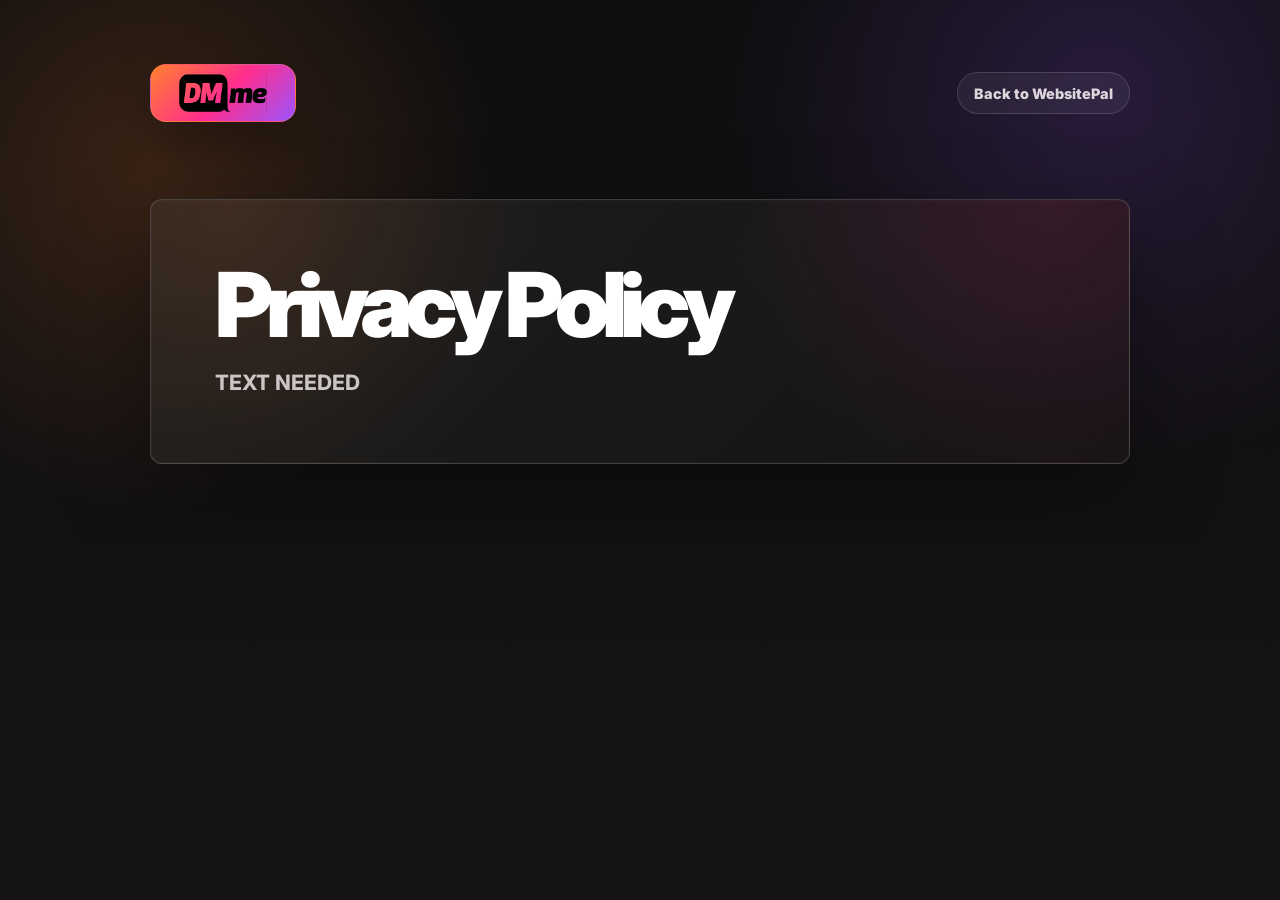
==== privacy-policy.html @ 585f39e1 "Smooth footer CTA transition and add legal pages" ====
<!doctype html>
<html lang="en">
<head>
  <meta charset="utf-8">
  <meta name="viewport" content="width=device-width, initial-scale=1">
  <title>Privacy Policy | WebsitePal</title>
  <meta name="description" content="WebsitePal privacy policy.">
  <link rel="canonical" href="https://websitepal.pro/privacy-policy">
  <meta name="robots" content="index, follow">
  <meta name="theme-color" content="#0d0d0e">
  <link rel="icon" type="image/png" href="assets/websitepal-favicon.png">
  <link rel="apple-touch-icon" href="assets/websitepal-favicon.png">
  <link rel="preconnect" href="https://fonts.googleapis.com">
  <link rel="preconnect" href="https://fonts.gstatic.com" crossorigin>
  <link href="https://fonts.googleapis.com/css2?family=Inter:wght@500..1000&display=swap" rel="stylesheet">
  <link rel="stylesheet" href="styles.css">
</head>
<body class="legal-page">
  <main class="legal-shell">
    <header class="legal-header">
      <a class="legal-logo" href="/" aria-label="WebsitePal home">
        <img src="assets/websitepal-logo.png" alt="WebsitePal">
      </a>
      <a class="legal-back" href="/">Back to WebsitePal</a>
    </header>

    <article class="legal-card">
      <h1>Privacy Policy</h1>
      <p>TEXT NEEDED</p>
    </article>
  </main>
</body>
</html>
---- styles.css ----
:root {
      --black: #0d0d0e;
      --panel: rgba(255, 255, 255, 0.06);
      --line: rgba(255, 255, 255, 0.15);
      --text: #fff8fb;
      --muted: #d3cbd9;
      --pink: #ff2e8d;
      --orange: #ff812f;
      --purple: #9b55ff;
      --yellow: #f8b640;
      --gradient: linear-gradient(135deg, var(--orange), var(--pink) 52%, var(--purple));
      --logo-tile: var(--gradient);
      --max: 1820px;
      --gutter: 96px;
      --hero-height: clamp(680px, 78svh, 820px);
    }

    * {
      box-sizing: border-box;
    }

    body {
      margin: 0;
      background: var(--black);
      color: var(--text);
      font-family: Inter, ui-sans-serif, system-ui, -apple-system, BlinkMacSystemFont, "Segoe UI", sans-serif;
    }

    a {
      color: inherit;
      text-decoration: none;
    }

    .landing-shell {
      position: relative;
      min-height: 100vh;
      overflow: hidden;
      padding-bottom: 0;
      background:
        radial-gradient(circle at 16% 20%, rgba(255, 46, 141, 0.16), transparent 26%),
        radial-gradient(circle at 78% 14%, rgba(155, 85, 255, 0.18), transparent 28%),
        linear-gradient(180deg, #0d0d0e 0%, #151315 58%, #0d0d0e 100%);
    }

    .legal-page {
      min-height: 100vh;
      background:
        radial-gradient(circle at 12% 18%, rgba(255, 129, 47, 0.18), transparent 26%),
        radial-gradient(circle at 86% 10%, rgba(155, 85, 255, 0.18), transparent 28%),
        linear-gradient(180deg, #0d0d0e 0%, #171416 100%);
    }

    .legal-shell {
      display: grid;
      align-content: start;
      gap: clamp(42px, 6vw, 84px);
      width: min(980px, calc(100% - var(--gutter)));
      min-height: 100vh;
      margin: 0 auto;
      padding: clamp(28px, 5vw, 72px) 0;
    }

    .legal-header {
      display: flex;
      align-items: center;
      justify-content: space-between;
      gap: 20px;
    }

    .legal-logo {
      display: inline-flex;
      align-items: center;
      justify-content: center;
      width: 146px;
      height: 58px;
      border: 1px solid rgba(255, 129, 47, 0.34);
      border-radius: 16px;
      padding: 9px 12px;
      background: var(--logo-tile);
      box-shadow: 0 18px 46px rgba(0, 0, 0, 0.28);
    }

    .legal-logo img {
      display: block;
      width: 100%;
      height: 100%;
      object-fit: contain;
    }

    .legal-back {
      display: inline-flex;
      align-items: center;
      min-height: 42px;
      border: 1px solid rgba(255, 255, 255, 0.14);
      border-radius: 999px;
      padding: 10px 16px;
      background: rgba(255, 255, 255, 0.055);
      color: rgba(255, 248, 251, 0.84);
      font-size: 0.9rem;
      font-weight: 850;
    }

    .legal-card {
      display: grid;
      gap: 22px;
      border: 1px solid rgba(255, 255, 255, 0.16);
      border-radius: 12px;
      padding: clamp(34px, 5vw, 64px);
      background:
        radial-gradient(circle at 8% 0%, rgba(255, 129, 47, 0.12), transparent 34%),
        radial-gradient(circle at 92% 0%, rgba(255, 46, 141, 0.12), transparent 34%),
        linear-gradient(135deg, rgba(255, 255, 255, 0.074), rgba(255, 255, 255, 0.024)),
        rgba(13, 13, 14, 0.78);
      box-shadow: 0 34px 90px rgba(0, 0, 0, 0.34), inset 0 0 0 1px rgba(255, 255, 255, 0.025);
    }

    .legal-card h1 {
      margin: 0;
      color: white;
      font-size: clamp(2.8rem, 7vw, 5.6rem);
      font-weight: 1000;
      line-height: 0.92;
      letter-spacing: -0.075em;
    }

    .legal-card p {
      margin: 0;
      color: rgba(255, 248, 251, 0.76);
      font-size: clamp(1.05rem, 1.7vw, 1.32rem);
      font-weight: 750;
      line-height: 1.45;
    }

    html {
      scroll-behavior: smooth;
    }

    .reveal-on-scroll {
      opacity: 0;
      transform: translate3d(0, 34px, 0);
      transition:
        opacity 700ms ease,
        transform 700ms cubic-bezier(0.2, 0.8, 0.2, 1);
      transition-delay: var(--reveal-delay, 0ms);
      will-change: opacity, transform;
    }

    .reveal-on-scroll.is-visible {
      opacity: 1;
      transform: translate3d(0, 0, 0);
    }

    .reveal-on-scroll.reveal-complete {
      will-change: auto;
    }

    .site-header {
      position: absolute;
      z-index: 35;
      top: 0;
      left: 0;
      width: 100%;
      min-height: 96px;
      pointer-events: none;
      transition: min-height 220ms ease;
    }

    .site-header.is-scrolled {
      position: fixed;
      min-height: 0;
    }

    .site-nav {
      display: grid;
      grid-template-columns: 1fr auto;
      align-items: center;
      gap: 26px;
      width: min(var(--max), calc(100% - var(--gutter)));
      min-height: inherit;
      margin: 0 auto;
      padding: 0;
      pointer-events: auto;
    }

    .site-logo {
      display: inline-flex;
      grid-column: 2;
      justify-self: end;
      align-items: center;
      justify-content: center;
      width: 146px;
      height: 58px;
      border: 1px solid rgba(255, 129, 47, 0.34);
      border-radius: 16px;
      padding: 9px 12px;
      background: var(--logo-tile);
      box-shadow: 0 18px 46px rgba(0, 0, 0, 0.28);
      line-height: 1;
      transition: width 220ms ease, height 220ms ease, border-radius 220ms ease, transform 220ms ease, box-shadow 220ms ease;
    }

    .site-logo img {
      display: block;
      width: 100%;
      height: 100%;
      object-fit: contain;
    }

    .site-header.is-scrolled .site-logo {
      position: fixed;
      top: 0;
      right: 0;
      width: 128px;
      height: 54px;
      border-radius: 0 0 0 14px;
      box-shadow: 0 18px 42px rgba(0, 0, 0, 0.34);
    }

    .nav-links {
      display: flex;
      grid-column: 1;
      grid-row: 1;
      align-items: center;
      justify-content: flex-end;
      gap: clamp(12px, 2.2vw, 34px);
      min-width: 0;
      transition: opacity 180ms ease, transform 180ms ease, visibility 180ms ease;
    }

    .nav-links a {
      position: relative;
      display: inline-flex;
      align-items: center;
      min-height: 38px;
      color: rgba(255, 248, 251, 0.82);
      font-size: clamp(0.82rem, 0.9vw, 0.98rem);
      font-weight: 900;
      line-height: 1;
      letter-spacing: -0.02em;
      white-space: nowrap;
      transition: color 180ms ease, transform 180ms ease, font-size 220ms ease;
    }

    .site-header.is-scrolled .nav-links a {
      min-height: 38px;
      font-size: clamp(0.82rem, 0.9vw, 0.98rem);
    }

    .site-header.is-scrolled .nav-links {
      opacity: 0;
      visibility: hidden;
      pointer-events: none;
      transform: translateY(-10px);
    }

    .nav-links a:after {
      content: "";
      position: absolute;
      left: 0;
      right: 0;
      bottom: 3px;
      height: 2px;
      border-radius: 999px;
      background: linear-gradient(90deg, var(--orange), var(--pink), var(--purple));
      opacity: 0;
      transform: scaleX(0.45);
      transition: opacity 180ms ease, transform 180ms ease;
    }

    .nav-links a:hover,
    .nav-links a:focus-visible {
      color: white;
      transform: translateY(-1px);
      outline: 0;
    }

    .nav-links a:hover:after,
    .nav-links a:focus-visible:after {
      opacity: 1;
      transform: scaleX(1);
    }

    .hero-wrap {
      position: relative;
      isolation: isolate;
      min-height: var(--hero-height);
      background:
        linear-gradient(90deg, rgba(13, 13, 14, 0.96) 0%, rgba(13, 13, 14, 0.92) 42%, rgba(13, 13, 14, 0.74) 62%, rgba(13, 13, 14, 0.58) 100%),
        linear-gradient(180deg, rgba(13, 13, 14, 0.18), rgba(13, 13, 14, 0.94)),
        var(--black);
    }

    .hero-wrap:before,
    .hero-wrap:after {
      content: "";
      position: absolute;
      z-index: -1;
      pointer-events: none;
    }

    .hero-wrap:before {
      inset: 0;
      background:
        linear-gradient(128deg, transparent 0 34%, rgba(255, 46, 141, 0.52) 34.15%, transparent 34.5%),
        linear-gradient(128deg, transparent 0 39%, rgba(255, 129, 47, 0.62) 39.08%, transparent 39.42%),
        linear-gradient(128deg, transparent 0 73%, rgba(155, 85, 255, 0.42) 73.05%, transparent 73.38%);
      opacity: 0.82;
    }

    .hero-wrap:after {
      inset: auto -12% -18% 36%;
      height: 260px;
      background: radial-gradient(ellipse at center, rgba(255, 46, 141, 0.28), transparent 70%);
      filter: blur(18px);
    }

    .hero-inner {
      display: grid;
      grid-template-columns: minmax(0, 50%) minmax(0, 50%);
      align-items: center;
      width: min(var(--max), calc(100% - var(--gutter)));
      min-height: var(--hero-height);
      margin: 0 auto;
      padding-top: 73px;
      gap: 24px;
    }

    .hero-copy {
      max-width: 830px;
      padding: 52px 0 64px;
    }

    .eyebrow {
      display: inline-flex;
      align-items: center;
      margin-bottom: 22px;
      background: linear-gradient(90deg, var(--pink), var(--orange), var(--yellow));
      -webkit-background-clip: text;
      background-clip: text;
      color: transparent;
      font-size: clamp(0.8rem, 1vw, 1rem);
      font-weight: 1000;
      letter-spacing: 0.42em;
      line-height: 1.2;
      text-transform: uppercase;
    }

    h1 {
      margin: 0 0 24px;
      font-size: clamp(4.7rem, 7vw, 8.8rem);
      line-height: 0.92;
      letter-spacing: -0.075em;
      text-wrap: balance;
    }

    .subline {
      max-width: 710px;
      margin: 0 0 34px;
      color: var(--muted);
      font-size: clamp(1.18rem, 1.55vw, 1.72rem);
      font-weight: 760;
      letter-spacing: -0.02em;
    }

    .subline strong {
      background: linear-gradient(90deg, var(--orange), var(--pink));
      -webkit-background-clip: text;
      background-clip: text;
      color: transparent;
      font-weight: 1000;
    }

    .button-row {
      display: flex;
      flex-wrap: wrap;
      gap: 18px;
    }

    .btn {
      display: inline-flex;
      align-items: center;
      justify-content: center;
      gap: 11px;
      min-height: 54px;
      border: 2px solid rgba(255, 255, 255, 0.16);
      border-radius: 999px;
      padding: 14px 24px;
      color: white;
      font-size: 1rem;
      font-weight: 950;
      transition: transform 180ms ease, border-color 180ms ease, background 180ms ease;
    }

    .btn:hover {
      transform: scale(1.025);
    }

    .btn-primary {
      border: 0;
      background: linear-gradient(135deg, var(--pink), var(--orange));
      box-shadow: 0 20px 48px rgba(255, 46, 141, 0.28);
    }

    .btn-secondary {
      border-color: rgba(255, 46, 141, 0.72);
      background: rgba(13, 13, 14, 0.45);
    }

    .btn svg {
      width: 21px;
      height: 21px;
      fill: currentColor;
    }

    .hero-visual-space {
      position: relative;
      align-self: stretch;
      min-height: 520px;
      margin-right: calc(var(--gutter) * -0.5);
    }

    .hero-visual-space:before,
    .hero-visual-space:after {
      content: "";
      position: absolute;
      pointer-events: none;
      z-index: -1;
      border-radius: 999px;
      transform-origin: center;
    }

    .hero-visual-space:before {
      inset: 3% -10% 20% -2%;
      background:
        radial-gradient(ellipse at 50% 38%, rgba(255, 46, 141, 0.34), transparent 58%),
        radial-gradient(ellipse at 68% 36%, rgba(155, 85, 255, 0.32), transparent 62%),
        radial-gradient(ellipse at 22% 46%, rgba(255, 129, 47, 0.2), transparent 58%);
      filter: blur(24px);
      opacity: 0.62;
      animation: hero-glow-pulse 8s ease-in-out infinite;
    }

    .hero-visual-space:after {
      inset: auto -8% 24% 14%;
      height: 34%;
      background: radial-gradient(ellipse at center, rgba(255, 46, 141, 0.28), transparent 68%);
      filter: blur(18px);
      opacity: 0.45;
      animation: hero-glow-soft 10s ease-in-out infinite;
    }

    .hero-visual-image {
      position: absolute;
      inset: 50% 0 auto -4%;
      width: min(980px, 116%);
      max-width: none;
      height: auto;
      transform: translateY(-50%);
      display: block;
      filter: drop-shadow(0 34px 80px rgba(0, 0, 0, 0.42));
    }

    @keyframes hero-glow-pulse {
      0%, 100% {
        opacity: 0.48;
      }
      50% {
        opacity: 0.72;
      }
    }

    @keyframes hero-glow-soft {
      0%, 100% {
        opacity: 0.34;
      }
      50% {
        opacity: 0.52;
      }
    }

    .icon-strip {
      border-top: 1px solid rgba(255, 255, 255, 0.08);
      border-bottom: 1px solid rgba(255, 255, 255, 0.08);
      background:
        linear-gradient(90deg, rgba(255, 255, 255, 0.045), rgba(255, 255, 255, 0.075), rgba(255, 255, 255, 0.045)),
        rgba(13, 13, 14, 0.94);
      box-shadow: 0 -18px 55px rgba(0, 0, 0, 0.28);
    }

    .icon-strip-inner {
      display: grid;
      grid-template-columns: 1.05fr repeat(4, 1fr);
      align-items: stretch;
      width: min(var(--max), calc(100% - var(--gutter)));
      margin: 0 auto;
    }

    .strip-label,
    .trade-item {
      min-height: 108px;
      display: flex;
      align-items: center;
      gap: 24px;
      padding: 22px 36px;
    }

    .strip-label {
      color: rgba(255, 255, 255, 0.92);
      font-size: 0.9rem;
      font-weight: 1000;
      letter-spacing: 0.36em;
      line-height: 1.45;
      text-transform: uppercase;
    }

    .trade-item {
      justify-content: center;
      border-left: 1px solid rgba(255, 255, 255, 0.18);
      color: white;
      font-size: 1.05rem;
      font-weight: 900;
    }

    .trade-icon {
      display: grid;
      place-items: center;
      width: 68px;
      height: 68px;
      color: var(--orange);
    }

    .trade-item:nth-child(2) .trade-icon,
    .trade-item:nth-child(5) .trade-icon {
      color: var(--pink);
    }

    .trade-item:nth-child(4) .trade-icon {
      color: var(--yellow);
    }

    .trade-item:nth-child(5) .trade-icon {
      color: var(--purple);
    }

    .trade-icon svg {
      width: 64px;
      height: 64px;
      fill: none;
      stroke: currentColor;
      stroke-width: 1.85;
      stroke-linecap: round;
      stroke-linejoin: round;
    }

    .examples-section {
      position: relative;
      padding: 112px 0;
      overflow: hidden;
      background:
        radial-gradient(circle at 12% 20%, rgba(255, 46, 141, 0.15), transparent 25%),
        radial-gradient(circle at 90% 14%, rgba(155, 85, 255, 0.16), transparent 28%),
        linear-gradient(180deg, #111112 0%, #171416 54%, #0d0d0e 100%);
    }

    .examples-section:before {
      content: "";
      position: absolute;
      inset: 0;
      pointer-events: none;
      background:
        linear-gradient(128deg, transparent 0 18%, rgba(255, 129, 47, 0.32) 18.08%, transparent 18.38%),
        linear-gradient(128deg, transparent 0 86%, rgba(155, 85, 255, 0.26) 86.04%, transparent 86.34%);
      opacity: 0.65;
    }

    .examples-header {
      position: relative;
      z-index: 2;
      display: grid;
      grid-template-columns: minmax(0, 1fr) auto;
      align-items: end;
      gap: 28px;
      width: min(var(--max), calc(100% - var(--gutter)));
      margin: 0 auto 38px;
    }

    .examples-copy {
      max-width: 820px;
    }

    .examples-kicker {
      display: inline-flex;
      margin-bottom: 15px;
      background: linear-gradient(90deg, var(--pink), var(--orange), var(--yellow));
      -webkit-background-clip: text;
      background-clip: text;
      color: transparent;
      font-size: clamp(0.78rem, 0.9vw, 0.96rem);
      font-weight: 1000;
      letter-spacing: 0.38em;
      text-transform: uppercase;
    }

    .examples-title {
      margin: 0;
      font-size: clamp(3.4rem, 6vw, 7.4rem);
      line-height: 0.86;
      letter-spacing: -0.075em;
    }

    .examples-sub {
      max-width: 620px;
      margin: 18px 0 0;
      color: var(--muted);
      font-size: clamp(1.05rem, 1.25vw, 1.32rem);
      font-weight: 740;
    }

    .gallery-controls {
      display: flex;
      gap: 12px;
    }

    .gallery-button {
      display: grid;
      place-items: center;
      width: 58px;
      height: 58px;
      border: 1px solid rgba(255, 255, 255, 0.18);
      border-radius: 999px;
      background: rgba(255, 255, 255, 0.06);
      color: white;
      cursor: pointer;
      transition: transform 180ms ease, border-color 180ms ease, background 180ms ease;
    }

    .gallery-button:hover {
      transform: scale(1.04);
      border-color: rgba(255, 46, 141, 0.7);
      background: rgba(255, 46, 141, 0.16);
    }

    .gallery-button svg {
      width: 24px;
      height: 24px;
      fill: none;
      stroke: currentColor;
      stroke-width: 2.3;
      stroke-linecap: round;
      stroke-linejoin: round;
    }

    .example-gallery-shell {
      position: relative;
      z-index: 2;
      width: 100%;
    }

    .example-gallery-shell:before,
    .example-gallery-shell:after {
      content: "";
      position: absolute;
      top: 0;
      z-index: 4;
      width: min(90px, 7vw);
      height: 100%;
      pointer-events: none;
    }

    .example-gallery-shell:before {
      left: 0;
      background: linear-gradient(90deg, rgba(17, 17, 18, 0.42), rgba(17, 17, 18, 0));
    }

    .example-gallery-shell:after {
      right: 0;
      background: linear-gradient(270deg, rgba(13, 13, 14, 0.32), rgba(13, 13, 14, 0));
    }

    .example-gallery {
      display: flex;
      gap: 24px;
      overflow-x: auto;
      padding: 8px max(28px, calc((100vw - var(--max)) / 2 + 28px)) 22px;
      scroll-padding-inline: max(28px, calc((100vw - var(--max)) / 2 + 28px));
      scroll-snap-type: x mandatory;
      scrollbar-width: none;
      cursor: grab;
      user-select: none;
    }

    .example-gallery::-webkit-scrollbar {
      display: none;
    }

    .example-gallery.dragging {
      cursor: grabbing;
      scroll-snap-type: none;
    }

    .example-card {
      position: relative;
      flex: 0 0 clamp(420px, 46vw, 760px);
      aspect-ratio: 16 / 9;
      overflow: hidden;
      border: 1px solid rgba(255, 255, 255, 0.18);
      border-radius: 12px;
      background: #202022;
      box-shadow: 0 32px 80px rgba(0, 0, 0, 0.38);
      scroll-snap-align: start;
      transform: translateZ(0);
      transition: transform 220ms ease, border-color 220ms ease, box-shadow 220ms ease;
    }

    .example-card:hover {
      transform: translateY(-8px);
      border-color: rgba(255, 46, 141, 0.55);
      box-shadow: 0 42px 110px rgba(0, 0, 0, 0.48);
    }

    .example-card img {
      width: 100%;
      height: 100%;
      display: block;
      object-fit: cover;
      pointer-events: none;
    }

    .example-card:after {
      display: none;
    }

    .gallery-hint {
      position: relative;
      z-index: 2;
      display: flex;
      align-items: center;
      justify-content: space-between;
      width: min(var(--max), calc(100% - var(--gutter)));
      margin: 18px auto 0;
      color: rgba(255, 255, 255, 0.58);
      font-size: 0.82rem;
      font-weight: 850;
      letter-spacing: 0.08em;
      text-transform: uppercase;
    }

    .gallery-progress {
      flex: 0 0 min(280px, 42vw);
      height: 3px;
      overflow: hidden;
      border-radius: 999px;
      background:
        linear-gradient(90deg, rgba(255, 46, 141, 0.18), rgba(155, 85, 255, 0.12)),
        rgba(255, 255, 255, 0.1);
      box-shadow: inset 0 0 0 1px rgba(255, 255, 255, 0.035);
    }

    .gallery-progress span {
      display: block;
      width: 36%;
      height: 100%;
      border-radius: inherit;
      background: linear-gradient(90deg, var(--pink), var(--orange));
    }

    .feature-strip-wrap {
      position: relative;
      z-index: 2;
      width: 100%;
      margin-top: 54px;
      border-top: 1px solid rgba(255, 255, 255, 0.08);
      border-bottom: 1px solid rgba(255, 255, 255, 0.08);
      background:
        linear-gradient(90deg, rgba(255, 255, 255, 0.045), rgba(255, 255, 255, 0.075), rgba(255, 255, 255, 0.045)),
        rgba(13, 13, 14, 0.94);
      box-shadow: 0 -18px 55px rgba(0, 0, 0, 0.22), 0 28px 70px rgba(0, 0, 0, 0.26);
    }

    .feature-strip {
      display: grid;
      grid-template-columns: repeat(5, minmax(0, 1fr));
      width: min(var(--max), calc(100% - var(--gutter)));
      margin: 0 auto;
      overflow: hidden;
    }

    .feature-card {
      display: grid;
      grid-template-columns: 48px minmax(0, 1fr);
      align-items: center;
      gap: 16px;
      min-height: 108px;
      padding: 22px 24px;
      border-left: 1px solid rgba(255, 255, 255, 0.18);
      background: transparent;
    }

    .feature-card:first-child {
      border-left: 0;
    }

    .feature-icon {
      display: grid;
      place-items: center;
      width: 48px;
      height: 48px;
    }

    .feature-icon svg {
      width: 46px;
      height: 46px;
      fill: none;
      stroke: url("#feature-gradient");
      stroke-width: 2.15;
      stroke-linecap: round;
      stroke-linejoin: round;
    }

    .feature-copy {
      min-width: 0;
    }

    .feature-copy strong {
      display: block;
      margin-bottom: 5px;
      color: white;
      font-size: 1rem;
      font-weight: 1000;
      line-height: 1.05;
    }

    .feature-copy span {
      display: block;
      color: rgba(255, 255, 255, 0.58);
      font-size: 0.9rem;
      font-weight: 720;
      line-height: 1.25;
    }

    .why-section {
      position: relative;
      overflow: hidden;
      padding: 118px 0 104px;
      background:
        radial-gradient(circle at 22% 6%, rgba(255, 46, 141, 0.16), transparent 28%),
        radial-gradient(circle at 72% 34%, rgba(155, 85, 255, 0.22), transparent 30%),
        radial-gradient(circle at 46% 92%, rgba(255, 129, 47, 0.11), transparent 34%),
        linear-gradient(180deg, #0a0b0c 0%, #121114 52%, #0a0b0c 100%);
    }

    .why-section:before {
      content: "";
      position: absolute;
      inset: 0;
      pointer-events: none;
      background:
        linear-gradient(128deg, transparent 0 4%, rgba(255, 46, 141, 0.46) 4.08%, transparent 4.32%),
        linear-gradient(128deg, transparent 0 84%, rgba(255, 129, 47, 0.26) 84.04%, transparent 84.28%),
        linear-gradient(128deg, transparent 0 91%, rgba(255, 46, 141, 0.48) 91.06%, transparent 91.38%),
        linear-gradient(128deg, transparent 0 95%, rgba(155, 85, 255, 0.34) 95.04%, transparent 95.32%);
      opacity: 0.82;
    }

    .why-section:after {
      content: "";
      position: absolute;
      inset: 0;
      pointer-events: none;
      background:
        radial-gradient(ellipse at center, transparent 0%, rgba(0, 0, 0, 0.42) 78%),
        linear-gradient(180deg, rgba(0, 0, 0, 0.08), rgba(0, 0, 0, 0.36));
    }

    .why-inner {
      position: relative;
      z-index: 3;
      display: grid;
      grid-template-columns: minmax(0, 0.78fr) minmax(0, 1.22fr);
      align-items: center;
      gap: 64px;
      width: min(var(--max), calc(100% - var(--gutter)));
      margin: 0 auto;
    }

    .why-copy {
      max-width: 760px;
    }

    .why-kicker {
      display: grid;
      gap: 16px;
      width: max-content;
      margin-bottom: 28px;
      background: linear-gradient(90deg, var(--pink), var(--orange), var(--yellow));
      -webkit-background-clip: text;
      background-clip: text;
      color: transparent;
      font-size: clamp(0.8rem, 0.95vw, 1rem);
      font-weight: 1000;
      letter-spacing: 0.42em;
      text-transform: uppercase;
    }

    .why-kicker:after {
      display: none;
    }

    .why-title {
      max-width: 820px;
      margin: 0 0 30px;
      font-size: clamp(3.8rem, 5.3vw, 7rem);
      line-height: 0.94;
      letter-spacing: -0.066em;
    }

    .why-copy p {
      max-width: 620px;
      margin: 0;
      color: var(--muted);
      font-size: clamp(1.16rem, 1.44vw, 1.52rem);
      font-weight: 620;
      line-height: 1.55;
      letter-spacing: -0.026em;
    }

    .keyword-stage {
      position: relative;
      min-height: 500px;
      display: grid;
      align-content: center;
      overflow: hidden;
      isolation: isolate;
    }

    .keyword-stage:before {
      content: "";
      position: absolute;
      z-index: -1;
      inset: 18% 6% 12%;
      background:
        radial-gradient(ellipse at center, rgba(255, 46, 141, 0.28), transparent 58%),
        radial-gradient(ellipse at 74% 52%, rgba(155, 85, 255, 0.26), transparent 54%);
      filter: blur(26px);
      opacity: 0.95;
    }

    .keyword-ghosts {
      position: absolute;
      inset: 0 4% 0 10%;
      display: grid;
      grid-template-rows: repeat(6, 1fr);
      align-items: center;
      color: rgba(255, 255, 255, 0.075);
      font-size: clamp(2.9rem, 4.8vw, 6.1rem);
      font-weight: 1000;
      font-style: italic;
      line-height: 0.86;
      letter-spacing: -0.08em;
      pointer-events: none;
      text-transform: uppercase;
    }

    .keyword-ghosts span {
      display: block;
      filter: blur(0.2px);
    }

    .keyword-ghosts span:nth-child(2),
    .keyword-ghosts span:nth-child(4),
    .keyword-ghosts span:nth-child(6) {
      justify-self: center;
    }

    .keyword-ghosts span:nth-child(1),
    .keyword-ghosts span:nth-child(5) {
      justify-self: end;
    }

    .keyword-ghosts span:nth-child(3) {
      justify-self: start;
    }

    .keyword-window {
      position: relative;
      z-index: 2;
      height: clamp(98px, 9.3vw, 174px);
      overflow: hidden;
      -webkit-mask-image: linear-gradient(180deg, transparent 0%, black 16%, black 84%, transparent 100%);
      mask-image: linear-gradient(180deg, transparent 0%, black 16%, black 84%, transparent 100%);
    }

    .keyword-reel {
      display: grid;
      animation: keyword-reel 12s cubic-bezier(0.76, 0, 0.24, 1) infinite;
    }

    .keyword-reel span {
      display: grid;
      place-items: center;
      height: clamp(98px, 9.3vw, 174px);
      background: linear-gradient(90deg, var(--orange), var(--pink) 50%, var(--purple));
      -webkit-background-clip: text;
      background-clip: text;
      color: transparent;
      font-size: clamp(5rem, 9.4vw, 12.4rem);
      font-weight: 1000;
      line-height: 0.78;
      letter-spacing: -0.09em;
      text-transform: uppercase;
      filter: none;
    }

    .keyword-reel .keyword-long {
      font-size: clamp(3.8rem, 7.2vw, 9.2rem);
      letter-spacing: -0.075em;
    }

    @keyframes keyword-reel {
      0%, 11% {
        transform: translateY(0);
      }
      16%, 25% {
        transform: translateY(-16.666%);
      }
      32%, 41% {
        transform: translateY(-33.333%);
      }
      48%, 57% {
        transform: translateY(-50%);
      }
      64%, 73% {
        transform: translateY(-66.666%);
      }
      80%, 94% {
        transform: translateY(-83.333%);
      }
      100% {
        transform: translateY(0);
      }
    }

    .comparison-strip {
      position: relative;
      z-index: 3;
      display: grid;
      grid-template-columns: repeat(2, minmax(0, 1fr));
      gap: 28px;
      width: min(var(--max), calc(100% - var(--gutter)));
      margin: 76px auto 0;
    }

    .comparison-panel {
      min-height: 260px;
      border: 1px solid rgba(255, 255, 255, 0.2);
      border-radius: 12px;
      padding: 34px 38px 40px;
      background:
        radial-gradient(circle at 16% 0%, rgba(255, 255, 255, 0.08), transparent 38%),
        linear-gradient(135deg, rgba(255, 255, 255, 0.065), rgba(255, 255, 255, 0.018)),
        rgba(13, 13, 14, 0.74);
      box-shadow: 0 28px 72px rgba(0, 0, 0, 0.28);
    }

    .comparison-panel.highlight {
      border-color: rgba(255, 46, 141, 0.68);
      background:
        radial-gradient(circle at 84% 0%, rgba(155, 85, 255, 0.12), transparent 38%),
        linear-gradient(135deg, rgba(255, 46, 141, 0.08), rgba(255, 129, 47, 0.035)),
        rgba(13, 13, 14, 0.8);
      box-shadow: 0 28px 86px rgba(255, 46, 141, 0.12), 0 28px 72px rgba(0, 0, 0, 0.28);
    }

    .comparison-panel h3 {
      width: max-content;
      margin: 0 auto 32px;
      background: linear-gradient(90deg, var(--pink), var(--orange));
      -webkit-background-clip: text;
      background-clip: text;
      color: transparent;
      font-size: clamp(1.15rem, 1.45vw, 1.55rem);
      font-weight: 1000;
      line-height: 1;
      letter-spacing: 0.08em;
      text-transform: uppercase;
    }

    .comparison-list {
      display: grid;
      grid-template-columns: repeat(3, minmax(0, 1fr));
      gap: 0;
      margin: 0;
      padding: 0;
      list-style: none;
    }

    .comparison-item {
      position: relative;
      display: grid;
      justify-items: center;
      align-content: start;
      min-height: 138px;
      padding: 0 18px;
      color: rgba(255, 255, 255, 0.92);
      text-align: center;
      font-size: clamp(1rem, 1.08vw, 1.18rem);
      font-weight: 760;
      letter-spacing: -0.03em;
    }

    .comparison-item + .comparison-item:before {
      content: "";
      position: absolute;
      left: 0;
      top: 16px;
      bottom: 10px;
      width: 1px;
      background: rgba(255, 255, 255, 0.16);
    }

    .comparison-icon {
      display: grid;
      place-items: center;
      width: 84px;
      height: 84px;
      margin-bottom: 18px;
      border: 2px solid rgba(255, 46, 141, 0.82);
      border-radius: 999px;
      background: radial-gradient(circle, rgba(255, 46, 141, 0.12), rgba(255, 255, 255, 0.02));
      color: var(--pink);
      box-shadow: inset 0 0 0 1px rgba(255, 255, 255, 0.04);
    }

    .comparison-icon svg {
      width: 42px;
      height: 42px;
      fill: none;
      stroke: currentColor;
      stroke-width: 2.2;
      stroke-linecap: round;
      stroke-linejoin: round;
    }

    .highlight .comparison-icon {
      border-color: rgba(255, 129, 47, 0.9);
      color: var(--orange);
      background: radial-gradient(circle, rgba(255, 129, 47, 0.13), rgba(255, 255, 255, 0.02));
    }

    .vs-badge {
      position: absolute;
      z-index: 5;
      left: 50%;
      top: 50%;
      display: grid;
      place-items: center;
      width: 96px;
      height: 96px;
      border: 2px solid transparent;
      border-radius: 999px;
      background:
        linear-gradient(#161317, #161317) padding-box,
        linear-gradient(135deg, var(--orange), var(--pink), var(--purple)) border-box;
      box-shadow: 0 18px 46px rgba(0, 0, 0, 0.46), 0 0 42px rgba(255, 46, 141, 0.22);
      color: white;
      font-size: 1.82rem;
      font-weight: 1000;
      letter-spacing: -0.08em;
      transform: translate(-50%, -50%);
    }

    .process-section {
      position: relative;
      overflow: hidden;
      padding: 112px 0 126px;
      background:
        radial-gradient(circle at 12% 28%, rgba(255, 46, 141, 0.14), transparent 30%),
        radial-gradient(circle at 86% 16%, rgba(255, 129, 47, 0.13), transparent 30%),
        linear-gradient(180deg, #101012 0%, #151315 48%, #0d0d0e 100%);
    }

    .process-section:before {
      content: "";
      position: absolute;
      inset: 0;
      pointer-events: none;
      background:
        linear-gradient(128deg, transparent 0 12%, rgba(255, 129, 47, 0.22) 12.05%, transparent 12.28%),
        linear-gradient(128deg, transparent 0 78%, rgba(255, 46, 141, 0.28) 78.04%, transparent 78.34%),
        linear-gradient(128deg, transparent 0 84%, rgba(155, 85, 255, 0.22) 84.04%, transparent 84.3%);
      opacity: 0.75;
    }

    .process-header,
    .process-body {
      position: relative;
      z-index: 2;
      width: min(var(--max), calc(100% - var(--gutter)));
      margin-inline: auto;
    }

    .process-header {
      display: grid;
      grid-template-columns: minmax(0, 0.82fr) minmax(0, 0.7fr);
      align-items: end;
      gap: 48px;
      margin-bottom: 48px;
    }

    .process-kicker {
      display: inline-flex;
      margin-bottom: 22px;
      background: linear-gradient(90deg, var(--pink), var(--orange), var(--yellow));
      -webkit-background-clip: text;
      background-clip: text;
      color: transparent;
      font-size: clamp(0.8rem, 0.95vw, 1rem);
      font-weight: 1000;
      letter-spacing: 0.42em;
      text-transform: uppercase;
    }

    .process-title {
      max-width: 940px;
      margin: 0;
      color: white;
      font-size: clamp(3.4rem, 5.4vw, 7.3rem);
      line-height: 0.9;
      letter-spacing: -0.07em;
    }

    .process-intro {
      max-width: 620px;
      margin: 0;
      justify-self: end;
      text-align: right;
      color: var(--muted);
      font-size: clamp(1.08rem, 1.35vw, 1.42rem);
      font-weight: 650;
      line-height: 1.55;
      letter-spacing: -0.02em;
    }

    .process-body {
      display: grid;
      grid-template-columns: minmax(280px, 390px) minmax(0, 1fr);
      gap: 34px;
      align-items: stretch;
    }

    .process-left {
      position: relative;
      min-width: 0;
      overflow: hidden;
      border: 1px solid rgba(255, 255, 255, 0.14);
      border-radius: 11px;
      background:
        linear-gradient(135deg, rgba(255, 255, 255, 0.055), rgba(255, 255, 255, 0.018)),
        rgba(13, 13, 14, 0.72);
      box-shadow: 0 28px 72px rgba(0, 0, 0, 0.28), inset 0 0 0 1px rgba(255, 255, 255, 0.025);
    }

    .process-grid {
      position: relative;
      z-index: 2;
      display: grid;
      grid-template-columns: 1fr;
      gap: 0;
      align-items: stretch;
    }

    .process-card {
      position: relative;
      display: grid;
      grid-template-columns: auto minmax(0, 1fr) auto;
      align-items: center;
      gap: 18px;
      min-height: 106px;
      padding: 20px 22px;
      border: 0;
      border-radius: 0;
      background:
        linear-gradient(135deg, rgba(255, 255, 255, 0.035), rgba(255, 255, 255, 0.012));
      color: white;
      cursor: pointer;
      font: inherit;
      text-align: left;
      box-shadow: none;
      transition: background 220ms ease, box-shadow 220ms ease;
    }

    .process-card + .process-card {
      border-top: 1px solid rgba(255, 255, 255, 0.14);
    }

    .process-card:hover,
    .process-card:focus-visible,
    .process-card.is-active {
      transform: none;
      background:
        radial-gradient(circle at 100% 50%, rgba(155, 85, 255, 0.18), transparent 46%),
        linear-gradient(90deg, rgba(255, 46, 141, 0.14), rgba(255, 129, 47, 0.045)),
        rgba(255, 255, 255, 0.028);
      box-shadow: inset 4px 0 0 rgba(255, 46, 141, 0.88), inset 0 0 0 1px rgba(255, 129, 47, 0.12);
      outline: 0;
    }

    .process-card:after {
      content: "";
      position: absolute;
      left: auto;
      right: -1px;
      top: 50%;
      width: 3px;
      height: 0;
      background: linear-gradient(180deg, var(--orange), var(--pink), var(--purple));
      opacity: 0;
      transform: translateY(-50%);
      transition: height 220ms ease, opacity 220ms ease;
    }

    .process-card.is-active:after {
      height: 76%;
      opacity: 1;
    }

    .process-card-top {
      display: contents;
    }

    .process-number {
      order: 1;
      color: white;
      font-size: clamp(1.65rem, 2.1vw, 2.65rem);
      font-weight: 1000;
      line-height: 0.9;
      letter-spacing: -0.08em;
      transition: color 200ms ease, filter 200ms ease;
    }

    .process-card.is-active .process-number {
      background: linear-gradient(90deg, var(--orange), var(--pink), var(--purple));
      -webkit-background-clip: text;
      background-clip: text;
      color: transparent;
      filter: drop-shadow(0 12px 30px rgba(255, 46, 141, 0.3));
    }

    .process-icon {
      order: 3;
      display: grid;
      place-items: center;
      width: 58px;
      height: 58px;
      color: var(--pink);
      opacity: 0.92;
    }

    .process-icon svg {
      width: 44px;
      height: 44px;
      fill: none;
      stroke: currentColor;
      stroke-width: 1.8;
      stroke-linecap: round;
      stroke-linejoin: round;
    }

    .process-card.is-active .process-icon {
      color: var(--orange);
    }

    .process-card h3 {
      order: 2;
      margin: 0;
      font-size: clamp(1.28rem, 1.42vw, 1.66rem);
      line-height: 1;
      letter-spacing: -0.045em;
    }

    .process-card p {
      display: none;
    }

    .process-track {
      display: none;
    }

    .process-detail {
      --process-bg: url("assets/step-3.webp");
      position: relative;
      display: grid;
      align-content: start;
      min-width: 0;
      min-height: 0;
      margin: 0;
      padding: 54px 54px 124px;
      border: 1px solid rgba(255, 46, 141, 0.36);
      border-radius: 12px;
      background: #111;
      box-shadow: 0 34px 90px rgba(0, 0, 0, 0.34), inset 0 0 0 1px rgba(255, 255, 255, 0.035);
      overflow: hidden;
      isolation: isolate;
      transition: border-color 220ms ease, box-shadow 220ms ease;
    }

    .process-detail:before,
    .process-detail:after {
      content: "";
      position: absolute;
      inset: 0;
      pointer-events: none;
    }

    .process-detail:before {
      z-index: -2;
      background: var(--process-bg) center / cover no-repeat;
      transform: scale(1.03);
      transition: background-image 220ms ease, transform 400ms ease;
    }

    .process-detail:after {
      z-index: -1;
      background:
        radial-gradient(circle at 88% 12%, rgba(155, 85, 255, 0.24), transparent 34%),
        linear-gradient(90deg, rgba(8, 8, 10, 0.9) 0%, rgba(8, 8, 10, 0.74) 48%, rgba(8, 8, 10, 0.42) 100%),
        linear-gradient(180deg, rgba(8, 8, 10, 0.18), rgba(8, 8, 10, 0.9));
    }

    .process-detail-copy h3 {
      margin: 0 0 18px;
      color: white;
      font-size: clamp(2.4rem, 4vw, 5.3rem);
      line-height: 0.9;
      letter-spacing: -0.07em;
    }

    .process-detail-copy {
      position: relative;
      z-index: 2;
      max-width: 66%;
    }

    .process-detail-copy p {
      max-width: 700px;
      margin: 0;
      color: rgba(255, 248, 251, 0.82);
      font-size: clamp(1.04rem, 1.32vw, 1.38rem);
      font-weight: 620;
      line-height: 1.58;
      letter-spacing: -0.02em;
    }

    .process-pills {
      position: absolute;
      z-index: 3;
      left: 34px;
      right: 34px;
      bottom: 32px;
      display: grid;
      grid-template-columns: repeat(3, minmax(0, 1fr));
      gap: 12px;
      margin: 0;
      padding: 0;
      list-style: none;
    }

    .process-pill {
      display: flex;
      align-items: center;
      gap: 10px;
      min-width: 0;
      border: 1px solid rgba(255, 255, 255, 0.11);
      border-radius: 999px;
      padding: 13px 16px;
      background: rgba(12, 12, 14, 0.7);
      color: white;
      font-size: 0.92rem;
      font-weight: 850;
      letter-spacing: -0.02em;
      white-space: nowrap;
      overflow: hidden;
      text-overflow: ellipsis;
    }

    .process-pill svg {
      flex: 0 0 18px;
      width: 18px;
      height: 18px;
      fill: none;
      stroke: currentColor;
      stroke-width: 2.2;
      stroke-linecap: round;
      stroke-linejoin: round;
      color: var(--pink);
    }

    .process-pill span {
      min-width: 0;
      overflow: hidden;
      text-overflow: ellipsis;
    }

    .process-pill-status {
      border-color: rgba(255, 129, 47, 0.55);
      background:
        linear-gradient(90deg, rgba(255, 129, 47, 0.24), rgba(255, 46, 141, 0.18)),
        rgba(12, 12, 14, 0.62);
      box-shadow: 0 14px 34px rgba(255, 46, 141, 0.16);
    }

    .process-pill-status svg {
      color: var(--orange);
    }

    .pricing-section {
      position: relative;
      overflow: hidden;
      padding: 116px 0 126px;
      background:
        radial-gradient(circle at 14% 18%, rgba(255, 46, 141, 0.16), transparent 30%),
        radial-gradient(circle at 88% 22%, rgba(155, 85, 255, 0.18), transparent 31%),
        radial-gradient(circle at 48% 96%, rgba(255, 129, 47, 0.12), transparent 34%),
        linear-gradient(180deg, #0b0c0d 0%, #151315 52%, #0d0d0e 100%);
    }

    .pricing-section:before,
    .pricing-section:after {
      content: "";
      position: absolute;
      inset: 0;
      pointer-events: none;
    }

    .pricing-section:before {
      background:
        linear-gradient(128deg, transparent 0 16%, rgba(255, 129, 47, 0.28) 16.05%, transparent 16.34%),
        linear-gradient(128deg, transparent 0 78%, rgba(255, 46, 141, 0.28) 78.06%, transparent 78.38%),
        linear-gradient(128deg, transparent 0 91%, rgba(155, 85, 255, 0.24) 91.03%, transparent 91.32%);
      opacity: 0.74;
    }

    .pricing-section:after {
      background:
        radial-gradient(ellipse at center, transparent 0%, rgba(0, 0, 0, 0.36) 76%),
        linear-gradient(180deg, rgba(0, 0, 0, 0.04), rgba(0, 0, 0, 0.32));
    }

    .pricing-inner {
      position: relative;
      z-index: 2;
      display: grid;
      grid-template-columns: minmax(360px, 0.78fr) minmax(0, 1.22fr);
      align-items: stretch;
      gap: 34px;
      width: min(var(--max), calc(100% - var(--gutter)));
      margin: 0 auto;
    }

    .pricing-card {
      position: relative;
      overflow: hidden;
      border: 1px solid rgba(255, 255, 255, 0.17);
      border-radius: 12px;
      background:
        radial-gradient(circle at 18% 0%, rgba(255, 255, 255, 0.09), transparent 40%),
        linear-gradient(135deg, rgba(255, 255, 255, 0.075), rgba(255, 255, 255, 0.02)),
        rgba(13, 13, 14, 0.78);
      box-shadow: 0 34px 90px rgba(0, 0, 0, 0.34), inset 0 0 0 1px rgba(255, 255, 255, 0.025);
    }

    .pricing-card {
      display: grid;
      align-content: space-between;
      gap: 34px;
      padding: clamp(30px, 3.2vw, 54px);
      border-color: rgba(255, 46, 141, 0.48);
      background:
        radial-gradient(circle at 84% 10%, rgba(155, 85, 255, 0.2), transparent 38%),
        radial-gradient(circle at 8% 8%, rgba(255, 129, 47, 0.16), transparent 38%),
        linear-gradient(135deg, rgba(255, 46, 141, 0.1), rgba(255, 255, 255, 0.026)),
        rgba(13, 13, 14, 0.84);
    }

    .pricing-card:before {
      content: "WordPress";
      position: absolute;
      top: 18px;
      right: -10px;
      color: rgba(255, 255, 255, 0.035);
      font-size: clamp(3.4rem, 5.8vw, 7.8rem);
      font-weight: 1000;
      font-style: italic;
      line-height: 1;
      letter-spacing: -0.09em;
      text-transform: uppercase;
      pointer-events: none;
    }

    .pricing-kicker {
      display: inline-flex;
      width: max-content;
      margin-bottom: 18px;
      background: linear-gradient(90deg, var(--pink), var(--orange), var(--yellow));
      -webkit-background-clip: text;
      background-clip: text;
      color: transparent;
      font-size: clamp(0.78rem, 0.95vw, 0.96rem);
      font-weight: 1000;
      letter-spacing: 0.38em;
      text-transform: uppercase;
    }

    .pricing-card h2 {
      position: relative;
      margin: 0 0 30px;
      color: white;
      font-size: clamp(2.8rem, 4.5vw, 6rem);
      line-height: 0.9;
      letter-spacing: -0.075em;
    }

    .price-stack {
      position: relative;
      display: grid;
      gap: 18px;
    }

    .price-main {
      display: grid;
      gap: 8px;
      padding-bottom: 26px;
      border-bottom: 1px solid rgba(255, 255, 255, 0.12);
    }

    .price-main strong {
      background: linear-gradient(90deg, var(--orange), var(--pink), var(--purple));
      -webkit-background-clip: text;
      background-clip: text;
      color: transparent;
      font-size: clamp(4.3rem, 7.1vw, 8.8rem);
      font-weight: 1000;
      line-height: 0.78;
      letter-spacing: -0.1em;
      filter: drop-shadow(0 26px 54px rgba(255, 46, 141, 0.25));
    }

    .price-main span {
      color: white;
      font-size: clamp(1.14rem, 1.5vw, 1.55rem);
      font-weight: 900;
      letter-spacing: -0.035em;
    }

    .price-monthly {
      display: flex;
      align-items: center;
      flex-wrap: wrap;
      gap: 8px;
      color: white;
      font-weight: 900;
      letter-spacing: -0.02em;
    }

    .price-monthly strong,
    .price-monthly span {
      font-size: clamp(1.02rem, 1.18vw, 1.22rem);
      line-height: 1.2;
      letter-spacing: -0.02em;
    }

    .price-monthly span {
      color: var(--muted);
      font-weight: 800;
    }

    .price-note {
      max-width: 560px;
      margin: 0;
      color: rgba(255, 248, 251, 0.78);
      font-size: clamp(1rem, 1.18vw, 1.18rem);
      font-weight: 650;
      line-height: 1.52;
      letter-spacing: -0.02em;
    }

    .price-list {
      display: grid;
      gap: 12px;
      margin: 0;
      padding: 0;
      list-style: none;
    }

    .price-list li {
      display: flex;
      align-items: center;
      gap: 12px;
      min-height: 48px;
      border: 1px solid rgba(255, 255, 255, 0.1);
      border-radius: 999px;
      padding: 12px 16px;
      background: rgba(255, 255, 255, 0.045);
      color: rgba(255, 248, 251, 0.9);
      font-size: 0.98rem;
      font-weight: 850;
      letter-spacing: -0.02em;
    }

    .price-list svg {
      flex: 0 0 20px;
      width: 20px;
      height: 20px;
      fill: none;
      stroke: var(--orange);
      stroke-width: 2.3;
      stroke-linecap: round;
      stroke-linejoin: round;
    }

    .pricing-card .btn {
      width: 100%;
      min-height: 58px;
      margin-top: 4px;
      font-size: 1.08rem;
    }

    .value-panel {
      position: relative;
      display: grid;
      align-content: start;
      gap: 26px;
      min-width: 0;
      padding: clamp(30px, 3.2vw, 54px) 0 0;
      overflow: visible;
    }

    .value-header,
    .extras-header {
      display: block;
      min-width: 0;
    }

    .value-header h2,
    .extras-header h3 {
      display: grid;
      gap: 14px;
      width: max-content;
      max-width: 100%;
      margin: 0;
      background: linear-gradient(90deg, var(--orange), var(--pink), var(--purple));
      -webkit-background-clip: text;
      background-clip: text;
      color: transparent;
      font-size: clamp(0.84rem, 1vw, 1.02rem);
      font-weight: 1000;
      line-height: 1.1;
      letter-spacing: 0.36em;
      text-transform: uppercase;
      white-space: nowrap;
    }

    .value-header h2:after,
    .extras-header h3:after {
      display: none;
    }

    .value-grid {
      display: grid;
      grid-template-columns: repeat(3, minmax(0, 1fr));
      gap: 14px;
    }

    .value-item {
      display: grid;
      justify-items: center;
      align-content: center;
      min-height: 190px;
      border: 1px solid rgba(255, 255, 255, 0.18);
      border-radius: 12px;
      padding: 24px 20px;
      background:
        radial-gradient(circle at 72% 22%, rgba(255, 46, 141, 0.12), transparent 38%),
        linear-gradient(145deg, rgba(255, 255, 255, 0.062), rgba(255, 255, 255, 0.018)),
        rgba(11, 12, 14, 0.78);
      box-shadow: inset 0 0 0 1px rgba(255, 255, 255, 0.025), 0 24px 58px rgba(0, 0, 0, 0.18);
    }

    .value-icon {
      display: grid;
      place-items: center;
      width: 82px;
      height: 82px;
      margin-bottom: 24px;
      color: var(--pink);
    }

    .value-item:nth-child(2n) .value-icon {
      color: var(--orange);
    }

    .value-item:nth-child(3n) .value-icon {
      color: var(--purple);
    }

    .value-icon svg {
      width: 70px;
      height: 70px;
      fill: none;
      stroke: currentColor;
      stroke-width: 1.85;
      stroke-linecap: round;
      stroke-linejoin: round;
    }

    .value-item h3 {
      max-width: 190px;
      margin: 0;
      color: white;
      font-size: clamp(1.16rem, 1.45vw, 1.62rem);
      font-style: italic;
      line-height: 1.05;
      letter-spacing: -0.055em;
      text-align: center;
    }

    .value-item p {
      display: none;
    }

    .help-strip {
      display: grid;
      grid-template-columns: repeat(5, minmax(0, 1fr));
      align-items: stretch;
      overflow: hidden;
      border: 1px solid rgba(255, 255, 255, 0.18);
      border-radius: 12px;
      background:
        radial-gradient(circle at 16% 0%, rgba(255, 46, 141, 0.1), transparent 36%),
        linear-gradient(90deg, rgba(255, 255, 255, 0.042), rgba(255, 255, 255, 0.064), rgba(255, 255, 255, 0.038)),
        rgba(11, 12, 14, 0.76);
    }

    .help-item {
      display: grid;
      justify-items: center;
      align-content: center;
      gap: 10px;
      min-height: 112px;
      border-left: 1px solid rgba(255, 255, 255, 0.13);
      color: white;
      padding: 17px 14px;
      font-size: 0.84rem;
      font-weight: 880;
      line-height: 1.16;
      letter-spacing: -0.02em;
      text-align: center;
    }

    .help-item:first-child {
      border-left: 0;
    }

    .help-item svg {
      width: 28px;
      height: 28px;
      fill: none;
      stroke: url("#feature-gradient");
      stroke-width: 2.05;
      stroke-linecap: round;
      stroke-linejoin: round;
    }

    .sticky-cta {
      position: fixed;
      z-index: 40;
      left: 0;
      right: 0;
      bottom: 0;
      width: 100%;
      max-height: 86px;
      overflow: hidden;
      border: 1px solid rgba(255, 255, 255, 0.18);
      border-width: 1px 0 0;
      border-radius: 0;
      background:
        linear-gradient(90deg, var(--orange), var(--pink) 52%, var(--purple));
      box-shadow: 0 22px 70px rgba(0, 0, 0, 0.52), 0 0 0 1px rgba(255, 255, 255, 0.04) inset;
      transition: max-height 360ms cubic-bezier(0.22, 1, 0.36, 1), border-radius 260ms ease, background 260ms ease;
    }

    .sticky-cta.is-expanded {
      max-height: 360px;
      border-radius: 0;
      background:
        radial-gradient(circle at 84% 8%, rgba(155, 85, 255, 0.24), transparent 34%),
        radial-gradient(circle at 20% 0%, rgba(255, 46, 141, 0.2), transparent 34%),
        linear-gradient(135deg, rgba(255, 255, 255, 0.08), rgba(255, 255, 255, 0.024)),
        rgba(12, 12, 14, 0.96);
    }

    .sticky-cta-bar {
      display: grid;
      grid-template-columns: 1fr auto;
      align-items: center;
      gap: 22px;
      min-height: 86px;
      width: min(var(--max), calc(100% - var(--gutter)));
      margin: 0 auto;
      padding: 14px 0;
      background:
        linear-gradient(90deg, rgba(255, 129, 47, 0.95), rgba(255, 46, 141, 0.92) 52%, rgba(155, 85, 255, 0.94)),
        linear-gradient(128deg, transparent 0 79%, rgba(255, 255, 255, 0.18) 79.05%, transparent 79.34%);
      transition: transform 320ms cubic-bezier(0.2, 0.8, 0.2, 1), opacity 220ms ease, background 260ms ease, box-shadow 260ms ease;
    }

    .sticky-cta.is-expanded .sticky-cta-bar {
      border-bottom: 1px solid rgba(255, 255, 255, 0.12);
      background:
        linear-gradient(90deg, rgba(255, 129, 47, 0.88), rgba(255, 46, 141, 0.82) 52%, rgba(155, 85, 255, 0.86));
    }

    .sticky-cta-copy {
      text-align: left;
    }

    .sticky-cta-copy strong {
      display: block;
      color: white;
      font-size: clamp(1.2rem, 1.75vw, 2.05rem);
      font-weight: 1000;
      line-height: 1;
      letter-spacing: -0.055em;
    }

    .sticky-cta-copy span {
      display: block;
      margin-top: 5px;
      color: rgba(255, 255, 255, 0.82);
      font-size: 0.92rem;
      font-weight: 700;
    }

    .sticky-cta .btn {
      min-height: 52px;
      border: 1px solid rgba(255, 255, 255, 0.16);
      border-radius: 999px;
      padding: 14px 24px;
      background: rgba(12, 12, 14, 0.86);
      box-shadow: 0 14px 34px rgba(0, 0, 0, 0.24);
      white-space: nowrap;
    }

    .sticky-cta-more {
      display: grid;
      gap: 0;
      max-height: 0;
      opacity: 0;
      overflow: hidden;
      width: 100%;
      margin: 0;
      padding: 0;
      transform: translateY(20px);
      transition: max-height 340ms ease, opacity 260ms ease, padding 300ms ease, transform 300ms ease;
    }

    .sticky-cta.is-expanded .sticky-cta-more {
      max-height: none;
      opacity: 1;
      padding-block: 0;
      transform: translateY(0);
    }

    .sticky-footer-cta {
      width: 100%;
      background:
        linear-gradient(90deg, rgba(255, 129, 47, 0.95), rgba(255, 46, 141, 0.92) 52%, rgba(155, 85, 255, 0.94)),
        linear-gradient(128deg, transparent 0 79%, rgba(255, 255, 255, 0.18) 79.05%, transparent 79.34%);
      box-shadow: 0 24px 70px rgba(0, 0, 0, 0.3), inset 0 1px 0 rgba(255, 255, 255, 0.12);
    }

    .sticky-footer-cta-inner {
      display: grid;
      grid-template-columns: 1fr auto;
      align-items: center;
      gap: 22px;
      min-height: 86px;
      width: min(var(--max), calc(100% - var(--gutter)));
      margin: 0 auto;
      padding: 14px 0;
    }

    .sticky-cta.is-expanded .sticky-footer-cta .sticky-cta-copy strong {
      font-size: clamp(1.2rem, 1.75vw, 2.05rem);
      letter-spacing: -0.055em;
    }

    .sticky-footer-inner {
      display: grid;
      gap: 20px;
      width: min(var(--max), calc(100% - var(--gutter)));
      margin: 0 auto;
      padding-block: clamp(28px, 3vw, 46px) clamp(34px, 3.2vw, 54px);
    }

    .sticky-whatsapp-card {
      display: grid;
      grid-template-columns: auto minmax(0, 1fr);
      align-items: center;
      justify-self: stretch;
      gap: 14px;
      width: 100%;
      min-height: 72px;
      padding: 14px 18px;
      border: 1px solid rgba(255, 255, 255, 0.13);
      border-radius: 8px;
      background:
        linear-gradient(135deg, rgba(37, 211, 102, 0.12), rgba(255, 255, 255, 0.045)),
        rgba(255, 255, 255, 0.035);
      box-shadow: inset 0 1px 0 rgba(255, 255, 255, 0.09), 0 18px 42px rgba(0, 0, 0, 0.2);
      color: white;
      transition: transform 180ms ease, border-color 180ms ease, background 180ms ease;
    }

    .sticky-whatsapp-card:hover,
    .sticky-whatsapp-card:focus-visible {
      border-color: rgba(37, 211, 102, 0.38);
      background:
        linear-gradient(135deg, rgba(37, 211, 102, 0.18), rgba(255, 255, 255, 0.06)),
        rgba(255, 255, 255, 0.045);
      outline: 0;
      transform: translateY(-1px);
    }

    .sticky-whatsapp-icon {
      display: grid;
      place-items: center;
      width: 46px;
      height: 46px;
      border-radius: 10px;
      background: rgba(37, 211, 102, 0.13);
      color: #7ff1a7;
    }

    .sticky-whatsapp-icon svg {
      width: 25px;
      height: 25px;
      fill: none;
      stroke: currentColor;
      stroke-width: 2;
      stroke-linecap: round;
      stroke-linejoin: round;
    }

    .sticky-whatsapp-copy {
      display: grid;
      gap: 4px;
      min-width: 0;
    }

    .sticky-whatsapp-copy strong {
      color: white;
      font-size: clamp(0.98rem, 1.08vw, 1.12rem);
      font-weight: 760;
      line-height: 1.1;
      letter-spacing: -0.018em;
    }

    .sticky-whatsapp-copy span {
      color: rgba(255, 248, 251, 0.66);
      font-size: clamp(0.82rem, 0.9vw, 0.94rem);
      font-weight: 430;
      line-height: 1.32;
    }

    .sticky-footer-grid {
      display: grid;
      grid-template-columns: minmax(260px, 0.9fr) minmax(520px, 1.15fr) minmax(220px, 0.7fr);
      gap: 50px;
      align-items: center;
    }

    .sticky-brand {
      display: grid;
      gap: 12px;
      justify-self: start;
      max-width: 520px;
    }

    .sticky-logo {
      display: inline-flex;
      align-items: center;
      justify-content: center;
      width: 152px;
      height: 66px;
      border: 1px solid rgba(255, 129, 47, 0.34);
      border-radius: 16px;
      padding: 10px 14px;
      background: var(--logo-tile);
      box-shadow: 0 18px 42px rgba(0, 0, 0, 0.22);
    }

    .sticky-logo img {
      display: block;
      width: 100%;
      height: 100%;
      object-fit: contain;
    }

    .sticky-brand p,
    .sticky-footer-small {
      margin: 0;
      color: rgba(255, 248, 251, 0.68);
      font-size: 0.9rem;
      font-weight: 650;
      line-height: 1.45;
    }

    .sticky-contact-list {
      display: grid;
      grid-template-columns: repeat(2, minmax(0, 1fr));
      gap: 0;
      justify-self: center;
      width: min(100%, 740px);
      margin: 0;
      padding: 0;
      list-style: none;
      overflow: hidden;
      border: 1px solid rgba(255, 255, 255, 0.12);
      border-radius: 11px;
      background:
        linear-gradient(90deg, rgba(255, 255, 255, 0.055), rgba(255, 255, 255, 0.026)),
        rgba(255, 255, 255, 0.025);
    }

    .sticky-contact-list li + li {
      border-left: 1px solid rgba(255, 255, 255, 0.12);
    }

    .sticky-contact-list a {
      display: flex;
      align-items: center;
      gap: 14px;
      min-width: 0;
      min-height: 86px;
      padding: 18px;
      color: white;
      font-weight: 850;
      overflow-wrap: anywhere;
    }

    .sticky-contact-icon {
      display: grid;
      place-items: center;
      flex: 0 0 44px;
      width: 44px;
      height: 44px;
      border-radius: 999px;
      background:
        radial-gradient(circle at 30% 20%, rgba(255, 255, 255, 0.15), transparent 36%),
        linear-gradient(135deg, rgba(255, 129, 47, 0.28), rgba(255, 46, 141, 0.18));
    }

    .sticky-contact-text {
      display: grid;
      gap: 4px;
      min-width: 0;
    }

    .sticky-contact-text small {
      color: rgba(255, 248, 251, 0.55);
      font-size: 0.76rem;
      font-weight: 1000;
      letter-spacing: 0.12em;
      text-transform: uppercase;
    }

    .sticky-contact-text span {
      color: white;
      font-size: clamp(0.82rem, 0.9vw, 0.94rem);
      font-weight: 400;
      line-height: 1.24;
      letter-spacing: 0;
    }

    .sticky-contact-icon svg,
    .sticky-footer-links svg {
      flex: 0 0 19px;
      width: 19px;
      height: 19px;
      fill: none;
      stroke: url("#feature-gradient");
      stroke-width: 2.1;
      stroke-linecap: round;
      stroke-linejoin: round;
    }

    .sticky-footer-links {
      display: grid;
      gap: 10px;
      justify-items: end;
      justify-self: end;
      text-align: right;
    }

    .sticky-footer-links a {
      display: inline-flex;
      align-items: center;
      gap: 8px;
      color: rgba(255, 248, 251, 0.86);
      font-size: 0.86rem;
      font-weight: 860;
    }

    @media (prefers-reduced-motion: reduce) {
      .keyword-reel {
        animation: none;
      }

      .hero-visual-space:before,
      .hero-visual-space:after {
        animation: none;
      }

      .reveal-on-scroll {
        opacity: 1;
        transform: none;
        transition: none;
      }
    }

    @media (max-width: 1100px) {
      .site-header {
        width: 100%;
      }

      .site-nav {
        width: min(var(--max), calc(100% - 48px));
        gap: 18px;
      }

      .nav-links {
        gap: 16px;
        overflow-x: auto;
        scrollbar-width: none;
      }

      .nav-links::-webkit-scrollbar {
        display: none;
      }

      .hero-wrap {
        min-height: auto;
      }

      .hero-inner {
        grid-template-columns: 1fr;
        min-height: auto;
        padding-top: 75px;
      }

      .hero-copy {
        max-width: 900px;
      }

      .hero-visual-space {
        min-height: 360px;
        margin-right: 0;
      }

      .hero-visual-image {
        position: relative;
        inset: auto;
        width: 100%;
        transform: none;
      }

      .icon-strip-inner {
        grid-template-columns: repeat(2, 1fr);
      }

      .strip-label {
        grid-column: 1 / -1;
        min-height: 80px;
        justify-content: center;
        text-align: center;
      }

      .examples-header {
        grid-template-columns: 1fr;
      }

      .gallery-controls {
        justify-content: flex-start;
      }

      .feature-strip {
        grid-template-columns: repeat(2, minmax(0, 1fr));
      }

      .why-inner,
      .comparison-strip {
        grid-template-columns: 1fr;
      }

      .process-header,
      .process-body,
      .process-detail,
      .pricing-inner {
        grid-template-columns: 1fr;
      }

      .process-grid {
        grid-template-columns: 1fr;
      }

      .process-card.is-active:after,
      .process-track {
        display: none;
      }

      .process-card:hover,
      .process-card:focus-visible,
      .process-card.is-active {
        transform: none;
      }

      .keyword-stage {
        min-height: 360px;
      }

      .comparison-strip {
        gap: 48px;
      }

      .value-grid {
        grid-template-columns: repeat(2, minmax(0, 1fr));
      }

      .help-strip {
        grid-template-columns: repeat(3, minmax(0, 1fr));
      }

      .help-item:nth-child(3n + 1) {
        border-left: 0;
      }

      .sticky-footer-grid {
        grid-template-columns: 1fr;
      }

      .sticky-cta.is-expanded {
        max-height: calc(100dvh - 36px);
        overflow-y: auto;
      }

      .sticky-cta.is-expanded .sticky-cta-more {
        max-height: 760px;
      }

      .sticky-contact-list {
        grid-template-columns: 1fr;
      }

      .sticky-contact-list li + li {
        border-left: 0;
        border-top: 1px solid rgba(255, 255, 255, 0.12);
      }

      .sticky-footer-links {
        justify-items: start;
        text-align: left;
      }
    }

    @media (max-width: 680px) {
      .hero-inner,
      .icon-strip-inner,
      .examples-header,
      .gallery-hint,
      .feature-strip,
      .process-header,
      .process-body,
      .pricing-inner {
        width: min(100% - 24px, var(--max));
      }

      .site-header {
        top: 0;
        left: 0;
        width: 100%;
        min-height: 70px;
        border-radius: 0;
      }

      .site-header.is-scrolled {
        top: 0;
        min-height: 0;
      }

      .site-nav {
        grid-template-columns: minmax(0, 1fr) auto;
        width: min(100% - 24px, var(--max));
        gap: 12px;
        padding: 0;
      }

      .site-logo {
        width: 108px;
        height: 46px;
        padding: 7px 9px;
      }

      .site-header.is-scrolled .site-logo {
        top: 0;
        right: 0;
        left: auto;
        width: 104px;
        height: 44px;
        border-radius: 0 0 0 12px;
      }

      .nav-links {
        justify-content: flex-start;
        gap: 14px;
      }

      .nav-links a {
        min-height: 34px;
        font-size: 0.78rem;
      }

      .hero-wrap,
      .hero-inner {
        min-height: auto;
      }

      .hero-copy {
        padding: 22px 0 34px;
      }

      h1 {
        font-size: clamp(3.4rem, 17vw, 5.4rem);
      }

      .button-row {
        flex-direction: column;
      }

      .btn {
        width: 100%;
      }

      .hero-visual-space {
        min-height: 280px;
        margin-bottom: 36px;
      }

      .icon-strip-inner {
        grid-template-columns: 1fr;
      }

      .trade-item {
        justify-content: flex-start;
        border-left: 0;
        border-top: 1px solid rgba(255, 255, 255, 0.14);
      }

      .examples-section {
        padding: 78px 0;
      }

      .examples-title {
        font-size: clamp(2.8rem, 14vw, 4.8rem);
      }

      .example-gallery {
        gap: 16px;
        padding-inline: 12px;
        scroll-padding-inline: 12px;
      }

      .example-card {
        flex-basis: min(82vw, 390px);
        height: auto;
      }

      .example-gallery-shell:before,
      .example-gallery-shell:after {
        display: none;
      }

      .gallery-hint {
        align-items: flex-start;
        flex-direction: column;
        gap: 14px;
      }

      .feature-strip-wrap {
        margin-top: 38px;
      }

      .feature-strip {
        grid-template-columns: 1fr;
      }

      .feature-card {
        min-height: 96px;
        border-left: 0;
        border-top: 1px solid rgba(255, 255, 255, 0.14);
      }

      .feature-card:first-child {
        border-top: 0;
      }

      .why-section {
        padding: 72px 0 78px;
      }

      .why-inner,
      .comparison-strip {
        width: min(100% - 24px, var(--max));
      }

      .why-title {
        font-size: clamp(2.8rem, 14vw, 4.8rem);
      }

      .keyword-stage {
        min-height: 230px;
      }

      .keyword-ghosts {
        inset: 16px;
        font-size: clamp(1.8rem, 10vw, 3.5rem);
      }

      .keyword-window,
      .keyword-reel span {
        height: clamp(70px, 17vw, 104px);
      }

      .keyword-reel span {
        font-size: clamp(3rem, 15vw, 5.4rem);
      }

      .keyword-reel .keyword-long {
        font-size: clamp(2.2rem, 10vw, 3.8rem);
      }

      .comparison-panel {
        min-height: auto;
        padding: 28px 20px;
        border-radius: 12px;
      }

      .comparison-list {
        grid-template-columns: 1fr;
      }

      .comparison-item {
        grid-template-columns: 68px minmax(0, 1fr);
        align-items: center;
        justify-items: start;
        min-height: auto;
        padding: 16px 0;
        text-align: left;
      }

      .comparison-item + .comparison-item:before {
        top: 0;
        right: 0;
        bottom: auto;
        width: auto;
        height: 1px;
      }

      .comparison-icon {
        width: 54px;
        height: 54px;
        margin: 0;
      }

      .comparison-icon svg {
        width: 30px;
        height: 30px;
      }

      .vs-badge {
        width: 70px;
        height: 70px;
        font-size: 1.25rem;
      }

      .process-section {
        padding: 72px 0 82px;
      }

      .process-header {
        gap: 22px;
        margin-bottom: 30px;
      }

      .process-title {
        font-size: clamp(2.8rem, 14vw, 4.8rem);
      }

      .process-grid {
        grid-template-columns: 1fr;
        gap: 0;
      }

      .process-card {
        min-height: auto;
        padding: 22px;
      }

      .process-card.is-active:after {
        display: none;
      }

      .process-detail {
        grid-template-columns: 1fr;
        gap: 24px;
        margin-top: 0;
        min-height: 520px;
        padding: 30px 24px 178px;
        border-radius: 11px;
      }

      .process-detail-copy {
        max-width: none;
      }

      .process-pills {
        grid-template-columns: 1fr;
      }

      .process-pills {
        left: 18px;
        right: 18px;
        bottom: 18px;
      }

      .pricing-section {
        padding: 74px 0 82px;
      }

      .pricing-card,
      .value-panel {
        border-radius: 12px;
      }

      .value-panel {
        padding-top: 0;
      }

      .price-monthly {
        display: grid;
        gap: 4px;
      }

      .value-header {
        grid-template-columns: 1fr;
        align-items: start;
      }

      .value-grid,
      .help-strip {
        grid-template-columns: 1fr;
      }

      .value-item {
        min-height: auto;
      }

      .help-item {
        border-left: 0;
        border-top: 1px solid rgba(255, 255, 255, 0.13);
      }

      .help-item:first-child {
        border-top: 0;
      }

      .sticky-cta {
        width: 100%;
        bottom: 0;
        max-height: 152px;
        border-radius: 0;
      }

      .sticky-cta.is-expanded {
        max-height: calc(100dvh - 20px);
        overflow-y: auto;
      }

      .sticky-cta.is-expanded .sticky-cta-more {
        max-height: none;
      }

      .sticky-cta-bar {
        grid-template-columns: 1fr;
        gap: 12px;
        min-height: 152px;
        width: min(100% - 24px, var(--max));
        padding: 18px 0;
      }

      .sticky-cta-copy {
        text-align: left;
      }

      .sticky-cta .btn {
        width: 100%;
      }

      .sticky-footer-grid {
        gap: 18px;
      }

      .sticky-cta-more {
        width: min(100% - 24px, var(--max));
      }

    }

    /*
      Typography refinement pass.
      This layer deliberately sits at the end of the stylesheet so the original
      design remains intact above, while this duplicate renders from a smaller,
      more consistent type system.
    */
    :root {
      --font-body: Inter, ui-sans-serif, system-ui, -apple-system, BlinkMacSystemFont, "Segoe UI", sans-serif;

      --fs-eyebrow: clamp(0.76rem, 0.86vw, 0.94rem);
      --fs-ui: clamp(0.84rem, 0.88vw, 0.96rem);
      --fs-small: clamp(0.86rem, 0.92vw, 0.98rem);
      --fs-body: clamp(1rem, 1.08vw, 1.16rem);
      --fs-body-lg: clamp(1.08rem, 1.28vw, 1.36rem);
      --fs-card-title: clamp(1.08rem, 1.28vw, 1.46rem);
      --fs-panel-title: clamp(1.12rem, 1.34vw, 1.5rem);
      --fs-section-title: clamp(3.15rem, 5.05vw, 6.75rem);
      --fs-section-title-large: clamp(3.45rem, 5.6vw, 7.2rem);
      --fs-hero-title: clamp(4.35rem, 6.45vw, 8.1rem);
      --fs-process-detail-title: clamp(2.2rem, 3.65vw, 4.85rem);
      --fs-keyword: clamp(4.45rem, 8.55vw, 11.3rem);
      --fs-keyword-long: clamp(3.25rem, 6.65vw, 8.15rem);
      --fs-price: clamp(3.95rem, 6.45vw, 8rem);

      --lh-display: 0.94;
      --lh-title: 0.98;
      --lh-copy: 1.56;
      --lh-copy-tight: 1.36;
      --lh-ui: 1.12;
      --lh-card: 1.12;

      --ls-hero: -0.064em;
      --ls-display: -0.058em;
      --ls-tight: -0.042em;
      --ls-copy: -0.012em;
      --ls-ui: -0.012em;
      --ls-eyebrow: 0.32em;
      --ls-meta: 0.08em;
      --ls-logo: -0.065em;

      --weight-copy: 600;
      --weight-copy-strong: 700;
      --weight-ui: 850;
      --weight-heading: 1000;
    }

    body {
      font-family: var(--font-body);
      font-feature-settings: "kern";
      text-rendering: optimizeLegibility;
    }

    .site-logo,
    .sticky-logo {
      letter-spacing: var(--ls-logo);
      line-height: 1;
    }

    .nav-links a,
    .btn,
    .gallery-button,
    .gallery-hint,
    .process-pill,
    .price-list li,
    .sticky-footer-links a {
      font-size: var(--fs-ui);
      line-height: var(--lh-ui);
      letter-spacing: var(--ls-ui);
    }

    .eyebrow,
    .examples-kicker,
    .why-kicker,
    .process-kicker,
    .pricing-kicker,
    .value-header h2,
    .extras-header h3,
    .strip-label,
    .sticky-contact-text small {
      font-size: var(--fs-eyebrow);
      line-height: var(--lh-ui);
      letter-spacing: var(--ls-eyebrow);
    }

    h1 {
      font-size: var(--fs-hero-title);
      line-height: 0.94;
      letter-spacing: var(--ls-hero);
    }

    .examples-title,
    .why-title,
    .process-title,
    .pricing-card h2 {
      font-size: var(--fs-section-title);
      line-height: var(--lh-display);
      letter-spacing: var(--ls-display);
    }

    .examples-title,
    .process-title {
      font-size: var(--fs-section-title-large);
    }

    .subline {
      font-size: var(--fs-body-lg);
      font-weight: var(--weight-copy-strong);
      line-height: var(--lh-copy-tight);
      letter-spacing: var(--ls-copy);
    }

    .examples-sub,
    .why-copy p,
    .process-intro,
    .process-detail-copy p,
    .price-note,
    .sticky-brand p,
    .sticky-footer-small {
      font-size: var(--fs-body);
      font-weight: var(--weight-copy);
      line-height: var(--lh-copy);
      letter-spacing: var(--ls-copy);
    }

    .feature-copy strong,
    .trade-item,
    .comparison-panel h3,
    .process-card h3,
    .price-monthly strong,
    .price-monthly span,
    .sticky-cta-copy strong {
      line-height: var(--lh-card);
      letter-spacing: var(--ls-tight);
    }

    .feature-copy strong,
    .trade-item {
      font-size: var(--fs-card-title);
      font-weight: var(--weight-ui);
    }

    .feature-copy span,
    .help-item {
      font-size: var(--fs-small);
      font-weight: var(--weight-copy);
      line-height: 1.34;
      letter-spacing: var(--ls-copy);
    }

    .comparison-panel h3 {
      font-size: var(--fs-panel-title);
      letter-spacing: var(--ls-meta);
    }

    .comparison-item {
      font-size: var(--fs-body);
      font-weight: var(--weight-copy-strong);
      line-height: var(--lh-copy-tight);
      letter-spacing: var(--ls-copy);
    }

    .process-number,
    .vs-badge {
      letter-spacing: var(--ls-tight);
    }

    .process-card h3,
    .value-item h3 {
      font-size: var(--fs-card-title);
      line-height: var(--lh-card);
      letter-spacing: var(--ls-tight);
    }

    .process-detail-copy h3 {
      font-size: var(--fs-process-detail-title);
      line-height: var(--lh-title);
      letter-spacing: var(--ls-display);
    }

    .keyword-ghosts {
      letter-spacing: var(--ls-display);
      line-height: 0.9;
    }

    .keyword-reel span {
      font-size: var(--fs-keyword);
      line-height: 0.82;
      letter-spacing: -0.074em;
    }

    .keyword-reel .keyword-long {
      font-size: var(--fs-keyword-long);
      letter-spacing: -0.064em;
    }

    .pricing-card:before {
      letter-spacing: var(--ls-display);
    }

    .price-main strong {
      font-size: var(--fs-price);
      line-height: 0.84;
      letter-spacing: -0.074em;
    }

    .price-main span {
      font-size: var(--fs-body-lg);
      line-height: var(--lh-card);
      letter-spacing: var(--ls-tight);
    }

    .price-monthly strong,
    .price-monthly span {
      font-size: var(--fs-body);
    }

    .sticky-cta-copy strong {
      font-size: clamp(1.18rem, 1.52vw, 1.82rem);
    }

    .sticky-cta-copy span {
      font-size: var(--fs-small);
      font-weight: var(--weight-copy);
      line-height: 1.28;
    }

    @media (max-width: 680px) {
      :root {
        --fs-eyebrow: clamp(0.72rem, 3.2vw, 0.82rem);
        --fs-hero-title: clamp(3.1rem, 15vw, 5rem);
        --fs-section-title: clamp(2.55rem, 12.4vw, 4.45rem);
        --fs-section-title-large: clamp(2.7rem, 13vw, 4.65rem);
        --fs-keyword: clamp(2.8rem, 14vw, 5.1rem);
        --fs-keyword-long: clamp(2.1rem, 10vw, 3.6rem);
        --ls-eyebrow: 0.24em;
        --ls-hero: -0.052em;
        --ls-display: -0.046em;
      }

      .subline,
      .examples-sub,
      .why-copy p,
      .process-intro,
      .process-detail-copy p,
      .price-note {
        line-height: 1.48;
      }
    }

    /*
      Inter refined pass.
      Keeps the strong 900+ display voice, but makes navigation, buttons,
      eyebrows and small labels less bulky.
    */
    :root {
      --font-body: "Inter", ui-sans-serif, system-ui, -apple-system, BlinkMacSystemFont, "Segoe UI", sans-serif;
      --weight-heading: 950;
      --weight-display: 950;
      --weight-eyebrow: 680;
      --weight-ui: 720;
      --weight-label: 760;
      --weight-copy: 400;
      --weight-copy-strong: 680;

      --ls-eyebrow: 0.28em;
      --ls-ui: -0.004em;
      --ls-copy: -0.006em;
      --ls-tight: -0.034em;
      --ls-display: -0.052em;
      --ls-hero: -0.058em;
    }

    h1,
    .examples-title,
    .why-title,
    .process-title,
    .pricing-card h2,
    .process-detail-copy h3,
    .keyword-reel span,
    .keyword-ghosts,
    .price-main strong,
    .pricing-card:before {
      font-weight: var(--weight-display);
    }

    .subline strong,
    .price-main strong {
      font-weight: 1000;
    }

    .eyebrow,
    .examples-kicker,
    .why-kicker,
    .process-kicker,
    .pricing-kicker,
    .value-header h2,
    .extras-header h3,
    .strip-label,
    .sticky-contact-text small {
      font-weight: var(--weight-eyebrow);
      letter-spacing: var(--ls-eyebrow);
    }

    .nav-links a,
    .btn,
    .gallery-button,
    .gallery-hint,
    .process-pill,
    .price-list li,
    .sticky-footer-links a {
      font-weight: var(--weight-ui);
      letter-spacing: var(--ls-ui);
    }

    .trade-item,
    .feature-copy strong,
    .comparison-panel h3,
    .comparison-item,
    .process-card h3,
    .price-main span,
    .price-monthly,
    .value-item h3,
    .help-item,
    .sticky-cta-copy strong {
      font-weight: var(--weight-label);
    }

    .examples-sub,
    .why-copy p,
    .process-intro,
    .process-detail-copy p,
    .price-note,
    .feature-copy span,
    .sticky-brand p,
    .sticky-footer-small {
      font-weight: var(--weight-copy);
    }

    .subline {
      font-weight: var(--weight-copy-strong);
    }

    .sticky-contact-text span {
      font-size: clamp(0.82rem, 0.9vw, 0.94rem);
      font-weight: 400;
      line-height: 1.24;
      letter-spacing: 0;
    }

    .sticky-cta {
      position: relative;
      z-index: 30;
      left: auto;
      right: auto;
      bottom: auto;
      width: 100%;
      max-height: none;
      overflow: visible;
      border-width: 1px 0 0;
      border-radius: 0;
      background:
        radial-gradient(circle at 84% 8%, rgba(155, 85, 255, 0.3), transparent 34%),
        radial-gradient(circle at 20% 0%, rgba(255, 46, 141, 0.24), transparent 34%),
        linear-gradient(180deg, rgba(255, 129, 47, 0.08), rgba(255, 255, 255, 0.026) 28%, rgba(255, 255, 255, 0.018)),
        rgba(12, 12, 14, 0.96);
      box-shadow: 0 -24px 70px rgba(0, 0, 0, 0.36), inset 0 1px 0 rgba(255, 255, 255, 0.05);
      transition: background 260ms ease, box-shadow 260ms ease;
    }

    .sticky-cta:not(.is-expanded) {
      height: 0;
      max-height: 0;
      overflow: visible;
      border: 0;
      background: transparent;
      box-shadow: none;
    }

    .sticky-cta:not(.is-expanded) .sticky-cta-bar {
      position: fixed;
      z-index: 40;
      left: 0;
      right: 0;
      bottom: 0;
      width: 100%;
      min-height: 86px;
      margin: 0;
      padding: 14px max(calc((100vw - var(--max)) / 2), calc(var(--gutter) / 2));
      border: 0;
      border-radius: 0;
      background:
        linear-gradient(90deg, rgba(255, 129, 47, 0.95), rgba(255, 46, 141, 0.92) 52%, rgba(155, 85, 255, 0.94)),
        linear-gradient(128deg, transparent 0 79%, rgba(255, 255, 255, 0.18) 79.05%, transparent 79.34%);
      box-shadow: 0 22px 70px rgba(0, 0, 0, 0.52), 0 0 0 1px rgba(255, 255, 255, 0.04) inset;
      opacity: 1;
      transform: translateY(0);
    }

    .sticky-cta:not(.is-expanded) .sticky-cta-more {
      display: none;
    }

    .sticky-cta.is-expanded {
      max-height: none;
      padding-top: 0;
    }

    .sticky-cta.is-expanded .sticky-cta-bar {
      position: fixed;
      z-index: 40;
      left: 0;
      right: 0;
      bottom: 0;
      width: 100%;
      min-height: 86px;
      margin: 0;
      padding: 14px max(calc((100vw - var(--max)) / 2), calc(var(--gutter) / 2));
      border: 0;
      border-radius: 0;
      background:
        linear-gradient(90deg, rgba(255, 129, 47, 0.95), rgba(255, 46, 141, 0.92) 52%, rgba(155, 85, 255, 0.94)),
        linear-gradient(128deg, transparent 0 79%, rgba(255, 255, 255, 0.18) 79.05%, transparent 79.34%);
      box-shadow: 0 22px 70px rgba(0, 0, 0, 0.52), 0 0 0 1px rgba(255, 255, 255, 0.04) inset;
      opacity: 0;
      pointer-events: none;
      transform: translateY(110%);
    }

    .sticky-cta.is-expanded .sticky-cta-copy strong {
      font-size: clamp(1.1rem, 1.36vw, 1.62rem);
      letter-spacing: -0.04em;
    }

    .sticky-cta.is-expanded .sticky-cta-more {
      display: grid;
      max-height: none;
      opacity: 1;
      padding-block: 0;
      transform: none;
    }

    @media (max-width: 680px) {
      .sticky-cta:not(.is-expanded) .sticky-cta-bar {
        grid-template-columns: 1fr;
        gap: 12px;
        min-height: 152px;
        width: 100%;
        padding: 18px 12px;
      }

      .sticky-cta.is-expanded {
        max-height: none;
        padding-top: 0;
        overflow: visible;
      }

      .sticky-cta.is-expanded .sticky-cta-bar {
        grid-template-columns: 1fr;
        gap: 12px;
        min-height: 152px;
        width: 100%;
        padding: 18px 12px;
        border-radius: 0;
      }

      .sticky-footer-cta-inner {
        grid-template-columns: 1fr;
        gap: 12px;
        min-height: 152px;
        width: min(100% - 24px, var(--max));
        padding: 18px 0;
      }

      .sticky-footer-inner {
        width: min(100% - 24px, var(--max));
        padding-block: 18px 28px;
      }

      .sticky-cta.is-expanded .sticky-cta-more {
        max-height: none;
        width: 100%;
        padding-block: 0;
      }

      .sticky-whatsapp-card {
        grid-template-columns: 1fr;
        justify-items: start;
        gap: 12px;
        padding: 16px;
      }
    }

    .eyebrow,
    .examples-kicker,
    .why-kicker,
    .process-kicker,
    .pricing-kicker,
    .value-header h2,
    .extras-header h3 {
      display: inline-flex;
      align-items: center;
      gap: 8px;
      width: fit-content;
      max-width: 100%;
      padding: 7px 11px;
      border: 1px solid rgba(255, 255, 255, 0.14);
      border-radius: 999px;
      background:
        linear-gradient(135deg, rgba(255, 255, 255, 0.085), rgba(255, 255, 255, 0.032)),
        rgba(255, 255, 255, 0.026);
      -webkit-background-clip: border-box;
      background-clip: border-box;
      box-shadow: inset 0 1px 0 rgba(255, 255, 255, 0.11), 0 14px 34px rgba(0, 0, 0, 0.16);
      color: rgba(255, 248, 251, 0.84);
      font-size: clamp(0.72rem, 0.76vw, 0.84rem);
      font-weight: 680;
      line-height: 1;
      letter-spacing: 0.12em;
      text-transform: uppercase;
      white-space: normal;
    }

    .eyebrow:before,
    .examples-kicker:before,
    .why-kicker:before,
    .process-kicker:before,
    .pricing-kicker:before,
    .value-header h2:before,
    .extras-header h3:before {
      content: "";
      flex: 0 0 6px;
      width: 6px;
      height: 6px;
      border-radius: 999px;
      background: linear-gradient(135deg, var(--yellow), var(--pink));
      box-shadow: 0 0 16px rgba(255, 46, 141, 0.34);
    }

    @media (max-width: 680px) {
      :root {
        --ls-eyebrow: 0.22em;
        --ls-hero: -0.048em;
        --ls-display: -0.044em;
      }

      .legal-shell {
        gap: 32px;
        width: min(100% - 24px, 980px);
        padding: 24px 0 42px;
      }

      .legal-header {
        align-items: flex-start;
        flex-direction: column;
      }

      .legal-logo {
        width: 108px;
        height: 46px;
        padding: 7px 9px;
      }

      .legal-card {
        padding: 28px 22px;
      }
    }
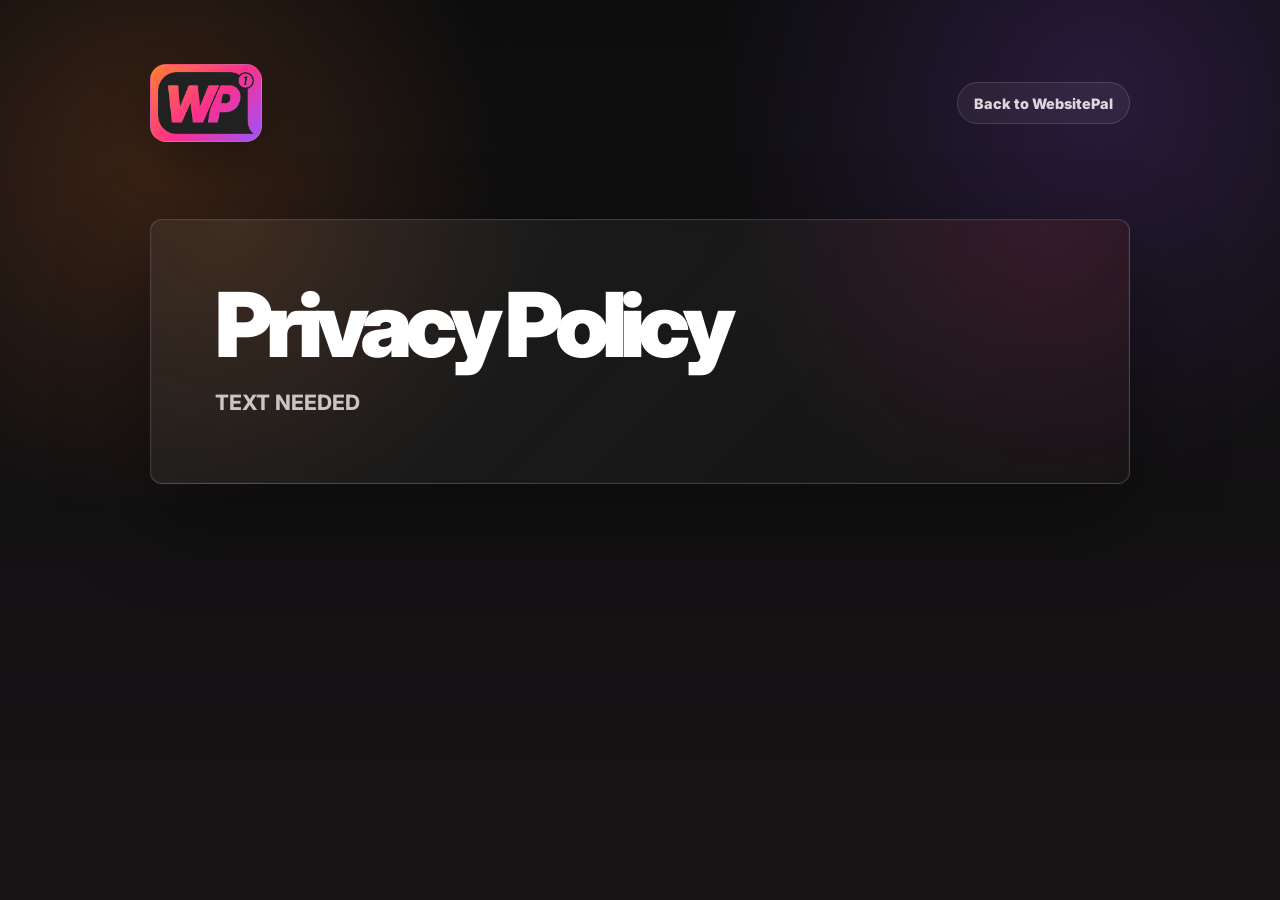
==== commit fae84203: "Switch landing branding assets" ====
--- a/privacy-policy.html
+++ b/privacy-policy.html
@@ -8,8 +8,8 @@
   <link rel="canonical" href="https://websitepal.pro/privacy-policy">
   <meta name="robots" content="index, follow">
   <meta name="theme-color" content="#0d0d0e">
-  <link rel="icon" type="image/png" href="assets/websitepal-favicon.png">
-  <link rel="apple-touch-icon" href="assets/websitepal-favicon.png">
+  <link rel="icon" type="image/png" href="assets/WebsitePalFavi.png">
+  <link rel="apple-touch-icon" href="assets/WebsitePalFavi.png">
   <link rel="preconnect" href="https://fonts.googleapis.com">
   <link rel="preconnect" href="https://fonts.gstatic.com" crossorigin>
   <link href="https://fonts.googleapis.com/css2?family=Inter:wght@500..1000&display=swap" rel="stylesheet">
@@ -19,7 +19,7 @@
   <main class="legal-shell">
     <header class="legal-header">
       <a class="legal-logo" href="/" aria-label="WebsitePal home">
-        <img src="assets/websitepal-logo.png" alt="WebsitePal">
+        <img src="assets/WebsitePal-LogoBlack.png" alt="WebsitePal">
       </a>
       <a class="legal-back" href="/">Back to WebsitePal</a>
     </header>
--- a/styles.css
+++ b/styles.css
@@ -71,11 +71,11 @@
       display: inline-flex;
       align-items: center;
       justify-content: center;
-      width: 146px;
-      height: 58px;
+      width: 112px;
+      height: 78px;
       border: 1px solid rgba(255, 129, 47, 0.34);
       border-radius: 16px;
-      padding: 9px 12px;
+      padding: 7px;
       background: var(--logo-tile);
       box-shadow: 0 18px 46px rgba(0, 0, 0, 0.28);
     }
@@ -188,11 +188,11 @@
       justify-self: end;
       align-items: center;
       justify-content: center;
-      width: 146px;
-      height: 58px;
+      width: 112px;
+      height: 78px;
       border: 1px solid rgba(255, 129, 47, 0.34);
       border-radius: 16px;
-      padding: 9px 12px;
+      padding: 7px;
       background: var(--logo-tile);
       box-shadow: 0 18px 46px rgba(0, 0, 0, 0.28);
       line-height: 1;
@@ -210,8 +210,8 @@
       position: fixed;
       top: 0;
       right: 0;
-      width: 128px;
-      height: 54px;
+      width: 98px;
+      height: 70px;
       border-radius: 0 0 0 14px;
       box-shadow: 0 18px 42px rgba(0, 0, 0, 0.34);
     }
@@ -1909,7 +1909,7 @@
       margin: 0 auto;
       padding: 14px 0;
       background:
-        linear-gradient(90deg, rgba(255, 129, 47, 0.95), rgba(255, 46, 141, 0.92) 52%, rgba(155, 85, 255, 0.94)),
+        linear-gradient(90deg, rgba(255, 46, 141, 0.94), rgba(248, 182, 64, 0.95) 52%, rgba(155, 85, 255, 0.94)),
         linear-gradient(128deg, transparent 0 79%, rgba(255, 255, 255, 0.18) 79.05%, transparent 79.34%);
       transition: transform 320ms cubic-bezier(0.2, 0.8, 0.2, 1), opacity 220ms ease, background 260ms ease, box-shadow 260ms ease;
     }
@@ -1974,7 +1974,7 @@
     .sticky-footer-cta {
       width: 100%;
       background:
-        linear-gradient(90deg, rgba(255, 129, 47, 0.95), rgba(255, 46, 141, 0.92) 52%, rgba(155, 85, 255, 0.94)),
+        linear-gradient(90deg, rgba(255, 46, 141, 0.94), rgba(248, 182, 64, 0.95) 52%, rgba(155, 85, 255, 0.94)),
         linear-gradient(128deg, transparent 0 79%, rgba(255, 255, 255, 0.18) 79.05%, transparent 79.34%);
       box-shadow: 0 24px 70px rgba(0, 0, 0, 0.3), inset 0 1px 0 rgba(255, 255, 255, 0.12);
     }
@@ -1997,7 +1997,7 @@
 
     .sticky-footer-inner {
       display: grid;
-      gap: 20px;
+      gap: 30px;
       width: min(var(--max), calc(100% - var(--gutter)));
       margin: 0 auto;
       padding-block: clamp(28px, 3vw, 46px) clamp(34px, 3.2vw, 54px);
@@ -2091,11 +2091,11 @@
       display: inline-flex;
       align-items: center;
       justify-content: center;
-      width: 152px;
-      height: 66px;
+      width: 116px;
+      height: 82px;
       border: 1px solid rgba(255, 129, 47, 0.34);
       border-radius: 16px;
-      padding: 10px 14px;
+      padding: 7px;
       background: var(--logo-tile);
       box-shadow: 0 18px 42px rgba(0, 0, 0, 0.22);
     }
@@ -2406,17 +2406,17 @@
       }
 
       .site-logo {
-        width: 108px;
-        height: 46px;
-        padding: 7px 9px;
+        width: 86px;
+        height: 62px;
+        padding: 6px;
       }
 
       .site-header.is-scrolled .site-logo {
         top: 0;
         right: 0;
         left: auto;
-        width: 104px;
-        height: 44px;
+        width: 82px;
+        height: 58px;
         border-radius: 0 0 0 12px;
       }
 
@@ -3117,7 +3117,7 @@
       border: 0;
       border-radius: 0;
       background:
-        linear-gradient(90deg, rgba(255, 129, 47, 0.95), rgba(255, 46, 141, 0.92) 52%, rgba(155, 85, 255, 0.94)),
+        linear-gradient(90deg, rgba(255, 46, 141, 0.94), rgba(248, 182, 64, 0.95) 52%, rgba(155, 85, 255, 0.94)),
         linear-gradient(128deg, transparent 0 79%, rgba(255, 255, 255, 0.18) 79.05%, transparent 79.34%);
       box-shadow: 0 22px 70px rgba(0, 0, 0, 0.52), 0 0 0 1px rgba(255, 255, 255, 0.04) inset;
       opacity: 1;
@@ -3146,7 +3146,7 @@
       border: 0;
       border-radius: 0;
       background:
-        linear-gradient(90deg, rgba(255, 129, 47, 0.95), rgba(255, 46, 141, 0.92) 52%, rgba(155, 85, 255, 0.94)),
+        linear-gradient(90deg, rgba(255, 46, 141, 0.94), rgba(248, 182, 64, 0.95) 52%, rgba(155, 85, 255, 0.94)),
         linear-gradient(128deg, transparent 0 79%, rgba(255, 255, 255, 0.18) 79.05%, transparent 79.34%);
       box-shadow: 0 22px 70px rgba(0, 0, 0, 0.52), 0 0 0 1px rgba(255, 255, 255, 0.04) inset;
       opacity: 0;
@@ -3283,9 +3283,9 @@
       }
 
       .legal-logo {
-        width: 108px;
-        height: 46px;
-        padding: 7px 9px;
+        width: 86px;
+        height: 62px;
+        padding: 6px;
       }
 
       .legal-card {
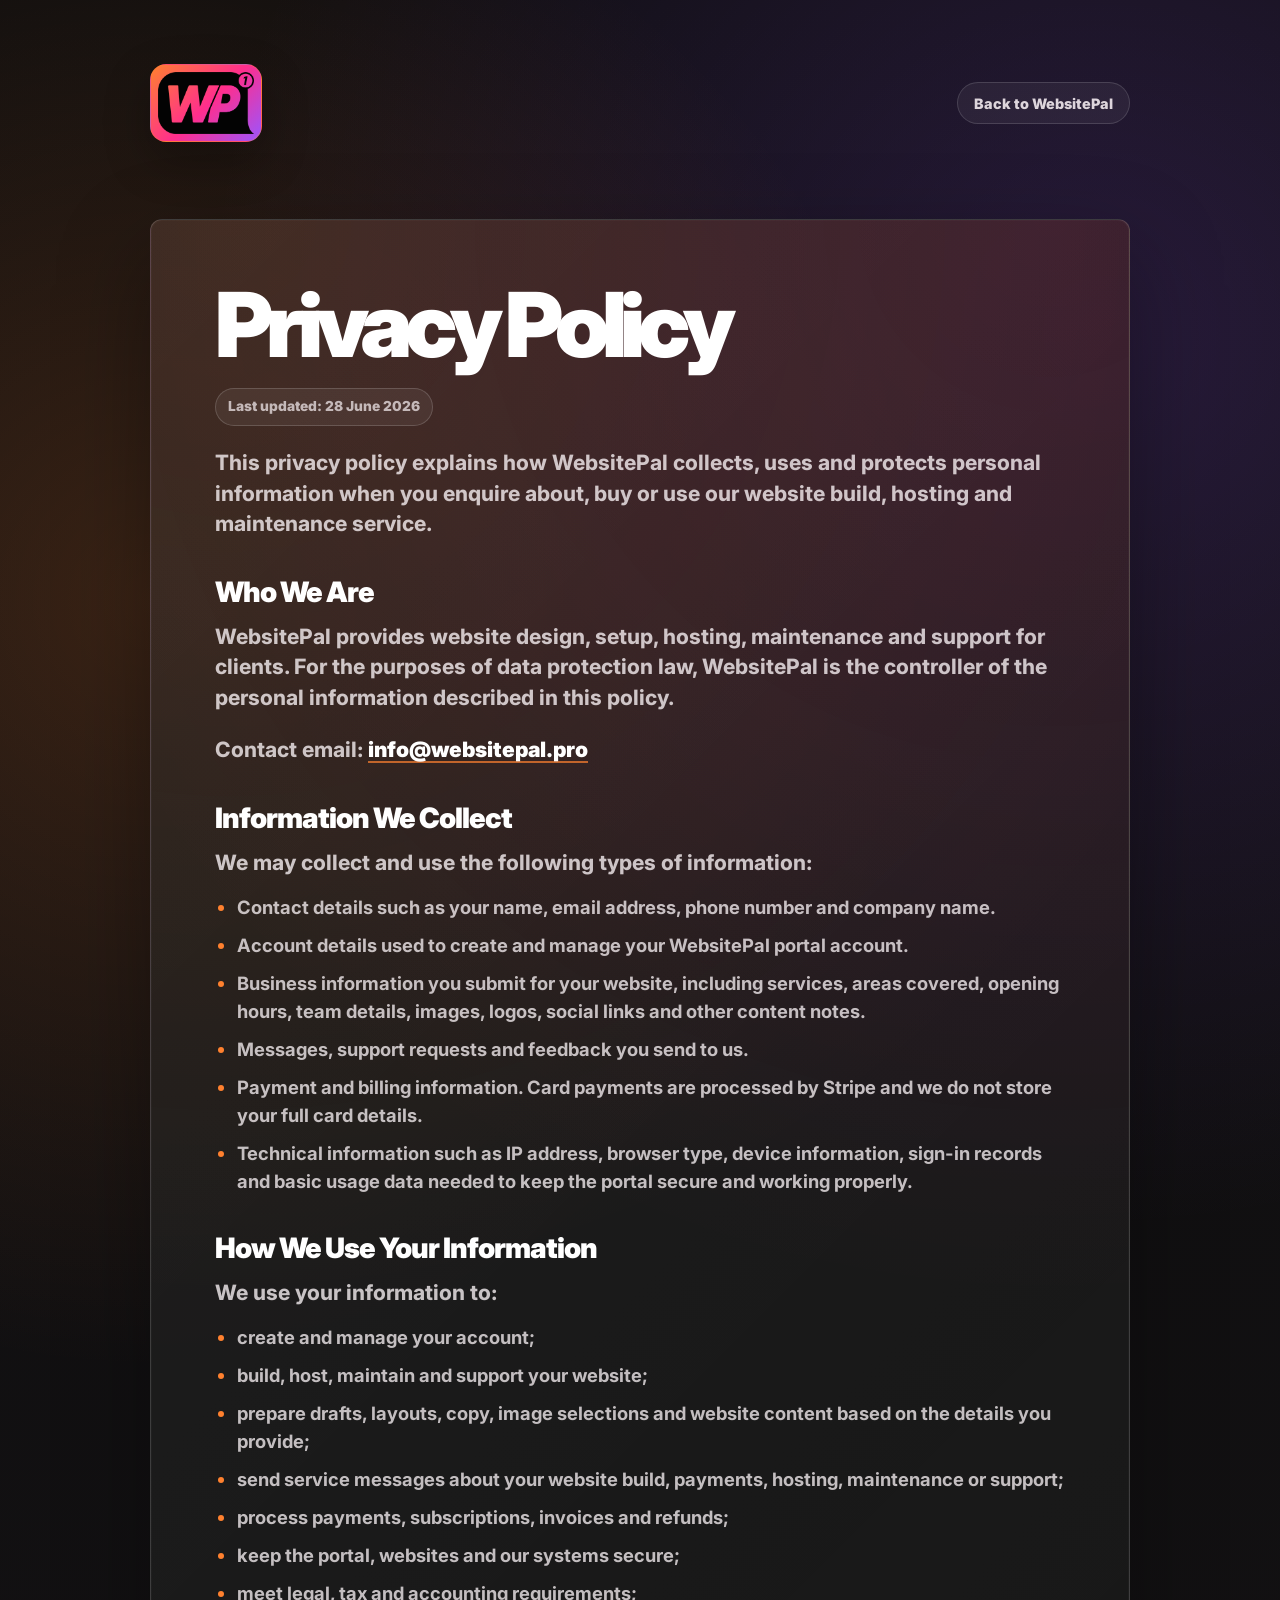
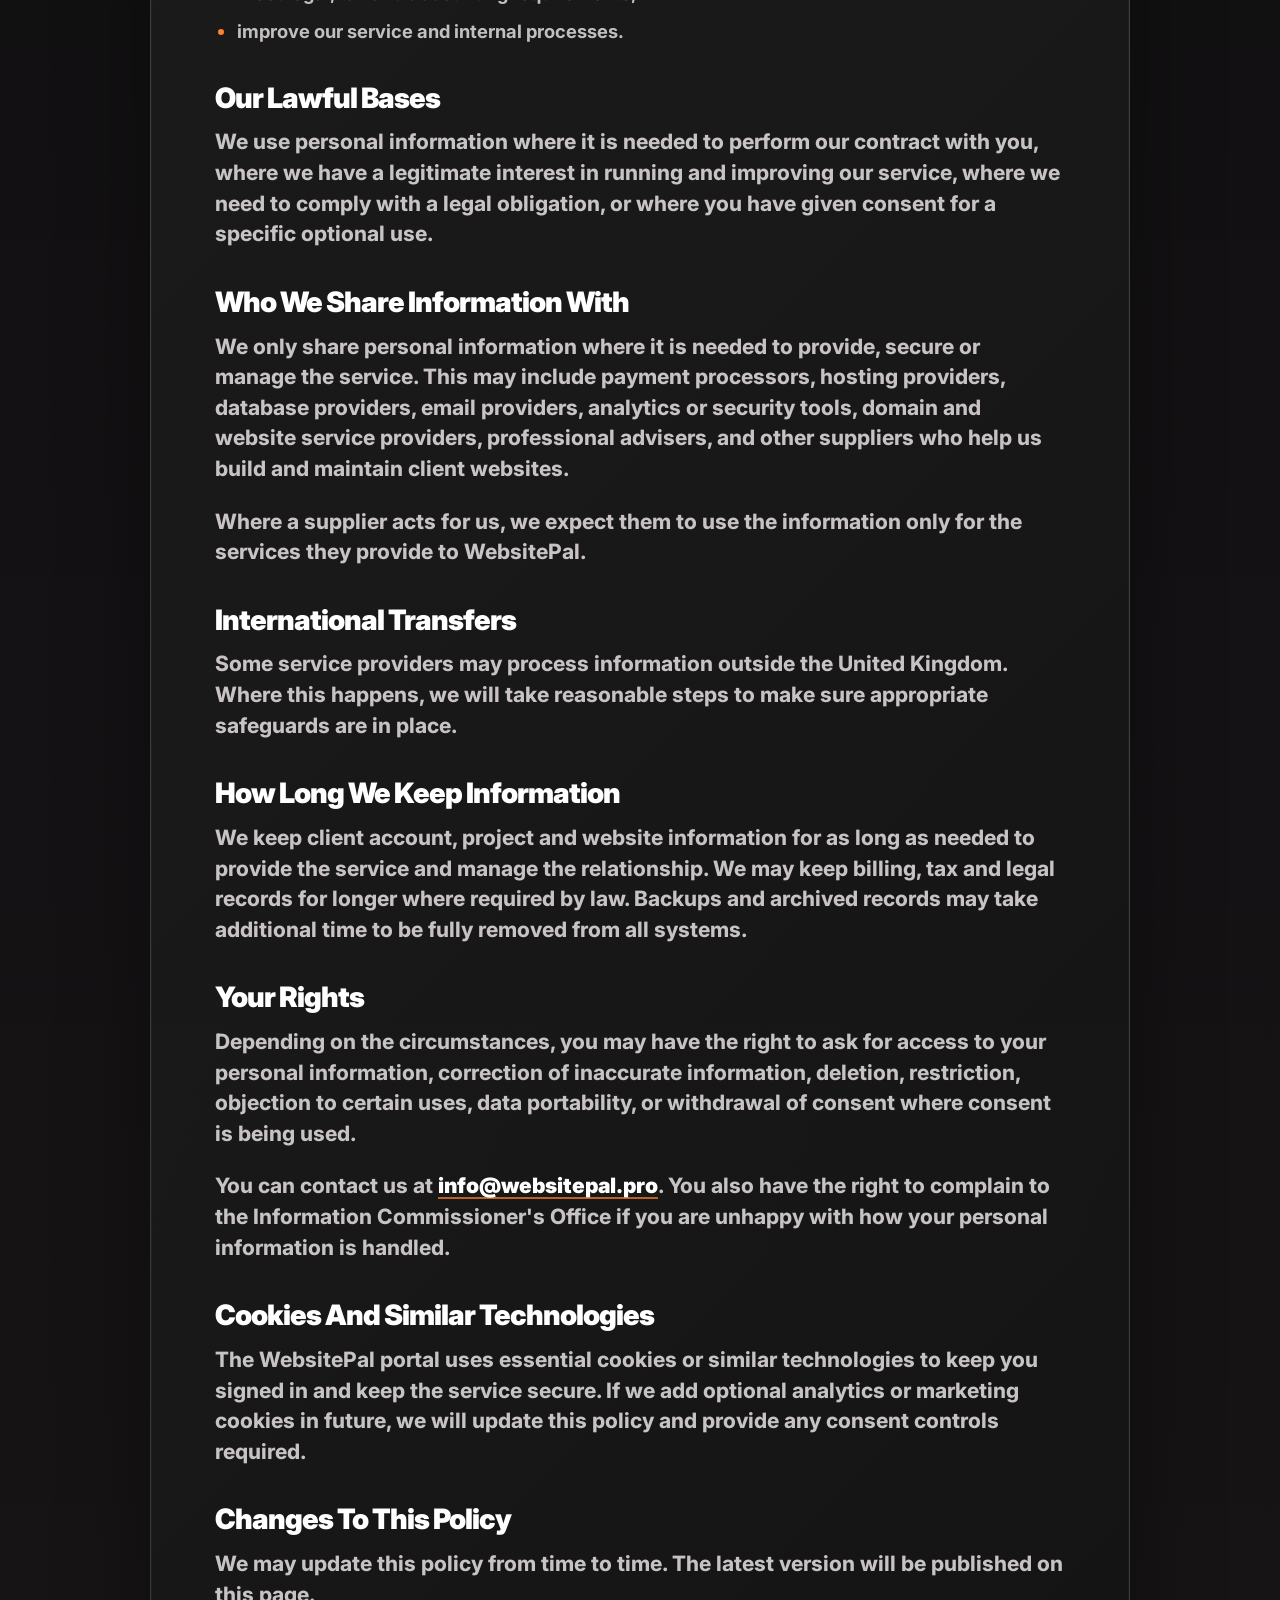
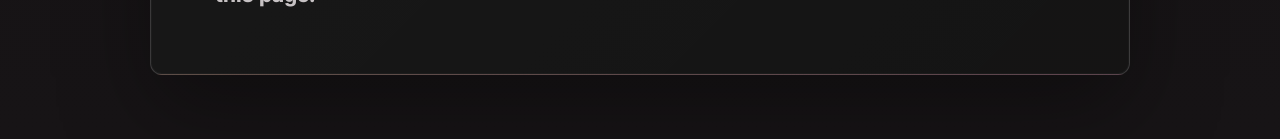
==== commit 8fa86a05: "Add client legal policy templates" ====
--- a/privacy-policy.html
+++ b/privacy-policy.html
@@ -4,7 +4,7 @@
   <meta charset="utf-8">
   <meta name="viewport" content="width=device-width, initial-scale=1">
   <title>Privacy Policy | WebsitePal</title>
-  <meta name="description" content="WebsitePal privacy policy.">
+  <meta name="description" content="WebsitePal privacy policy for clients using the WebsitePal website build, hosting and maintenance service.">
   <link rel="canonical" href="https://websitepal.pro/privacy-policy">
   <meta name="robots" content="index, follow">
   <meta name="theme-color" content="#0d0d0e">
@@ -24,9 +24,61 @@
       <a class="legal-back" href="/">Back to WebsitePal</a>
     </header>
 
-    <article class="legal-card">
+    <article class="legal-card legal-doc">
       <h1>Privacy Policy</h1>
-      <p>TEXT NEEDED</p>
+      <p class="legal-meta">Last updated: 28 June 2026</p>
+      <p>This privacy policy explains how WebsitePal collects, uses and protects personal information when you enquire about, buy or use our website build, hosting and maintenance service.</p>
+
+      <h2>Who We Are</h2>
+      <p>WebsitePal provides website design, setup, hosting, maintenance and support for clients. For the purposes of data protection law, WebsitePal is the controller of the personal information described in this policy.</p>
+      <p>Contact email: <a href="mailto:info@websitepal.pro">info@websitepal.pro</a></p>
+
+      <h2>Information We Collect</h2>
+      <p>We may collect and use the following types of information:</p>
+      <ul>
+        <li>Contact details such as your name, email address, phone number and company name.</li>
+        <li>Account details used to create and manage your WebsitePal portal account.</li>
+        <li>Business information you submit for your website, including services, areas covered, opening hours, team details, images, logos, social links and other content notes.</li>
+        <li>Messages, support requests and feedback you send to us.</li>
+        <li>Payment and billing information. Card payments are processed by Stripe and we do not store your full card details.</li>
+        <li>Technical information such as IP address, browser type, device information, sign-in records and basic usage data needed to keep the portal secure and working properly.</li>
+      </ul>
+
+      <h2>How We Use Your Information</h2>
+      <p>We use your information to:</p>
+      <ul>
+        <li>create and manage your account;</li>
+        <li>build, host, maintain and support your website;</li>
+        <li>prepare drafts, layouts, copy, image selections and website content based on the details you provide;</li>
+        <li>send service messages about your website build, payments, hosting, maintenance or support;</li>
+        <li>process payments, subscriptions, invoices and refunds;</li>
+        <li>keep the portal, websites and our systems secure;</li>
+        <li>meet legal, tax and accounting requirements;</li>
+        <li>improve our service and internal processes.</li>
+      </ul>
+
+      <h2>Our Lawful Bases</h2>
+      <p>We use personal information where it is needed to perform our contract with you, where we have a legitimate interest in running and improving our service, where we need to comply with a legal obligation, or where you have given consent for a specific optional use.</p>
+
+      <h2>Who We Share Information With</h2>
+      <p>We only share personal information where it is needed to provide, secure or manage the service. This may include payment processors, hosting providers, database providers, email providers, analytics or security tools, domain and website service providers, professional advisers, and other suppliers who help us build and maintain client websites.</p>
+      <p>Where a supplier acts for us, we expect them to use the information only for the services they provide to WebsitePal.</p>
+
+      <h2>International Transfers</h2>
+      <p>Some service providers may process information outside the United Kingdom. Where this happens, we will take reasonable steps to make sure appropriate safeguards are in place.</p>
+
+      <h2>How Long We Keep Information</h2>
+      <p>We keep client account, project and website information for as long as needed to provide the service and manage the relationship. We may keep billing, tax and legal records for longer where required by law. Backups and archived records may take additional time to be fully removed from all systems.</p>
+
+      <h2>Your Rights</h2>
+      <p>Depending on the circumstances, you may have the right to ask for access to your personal information, correction of inaccurate information, deletion, restriction, objection to certain uses, data portability, or withdrawal of consent where consent is being used.</p>
+      <p>You can contact us at <a href="mailto:info@websitepal.pro">info@websitepal.pro</a>. You also have the right to complain to the Information Commissioner's Office if you are unhappy with how your personal information is handled.</p>
+
+      <h2>Cookies And Similar Technologies</h2>
+      <p>The WebsitePal portal uses essential cookies or similar technologies to keep you signed in and keep the service secure. If we add optional analytics or marketing cookies in future, we will update this policy and provide any consent controls required.</p>
+
+      <h2>Changes To This Policy</h2>
+      <p>We may update this policy from time to time. The latest version will be published on this page.</p>
     </article>
   </main>
 </body>
--- a/styles.css
+++ b/styles.css
@@ -129,6 +129,55 @@
       font-size: clamp(1.05rem, 1.7vw, 1.32rem);
       font-weight: 750;
       line-height: 1.45;
+    }
+
+    .legal-doc {
+      align-items: start;
+    }
+
+    .legal-doc .legal-meta {
+      display: inline-flex;
+      width: fit-content;
+      border: 1px solid rgba(255, 255, 255, 0.16);
+      border-radius: 999px;
+      padding: 8px 12px;
+      background: rgba(255, 255, 255, 0.06);
+      color: rgba(255, 248, 251, 0.68);
+      font-size: 0.86rem;
+      font-weight: 850;
+    }
+
+    .legal-doc h2 {
+      margin: 16px 0 -8px;
+      color: white;
+      font-size: clamp(1.38rem, 2.2vw, 2.15rem);
+      font-weight: 1000;
+      line-height: 1.05;
+      letter-spacing: -0.035em;
+    }
+
+    .legal-doc ul {
+      display: grid;
+      gap: 10px;
+      margin: -6px 0 0;
+      padding-left: 22px;
+      color: rgba(255, 248, 251, 0.74);
+      font-size: clamp(1rem, 1.45vw, 1.15rem);
+      font-weight: 700;
+      line-height: 1.52;
+    }
+
+    .legal-doc li::marker {
+      color: var(--orange);
+    }
+
+    .legal-doc a {
+      color: white;
+      font-weight: 900;
+      text-decoration: underline;
+      text-decoration-color: rgba(255, 129, 47, 0.7);
+      text-decoration-thickness: 2px;
+      text-underline-offset: 0.18em;
     }
 
     html {
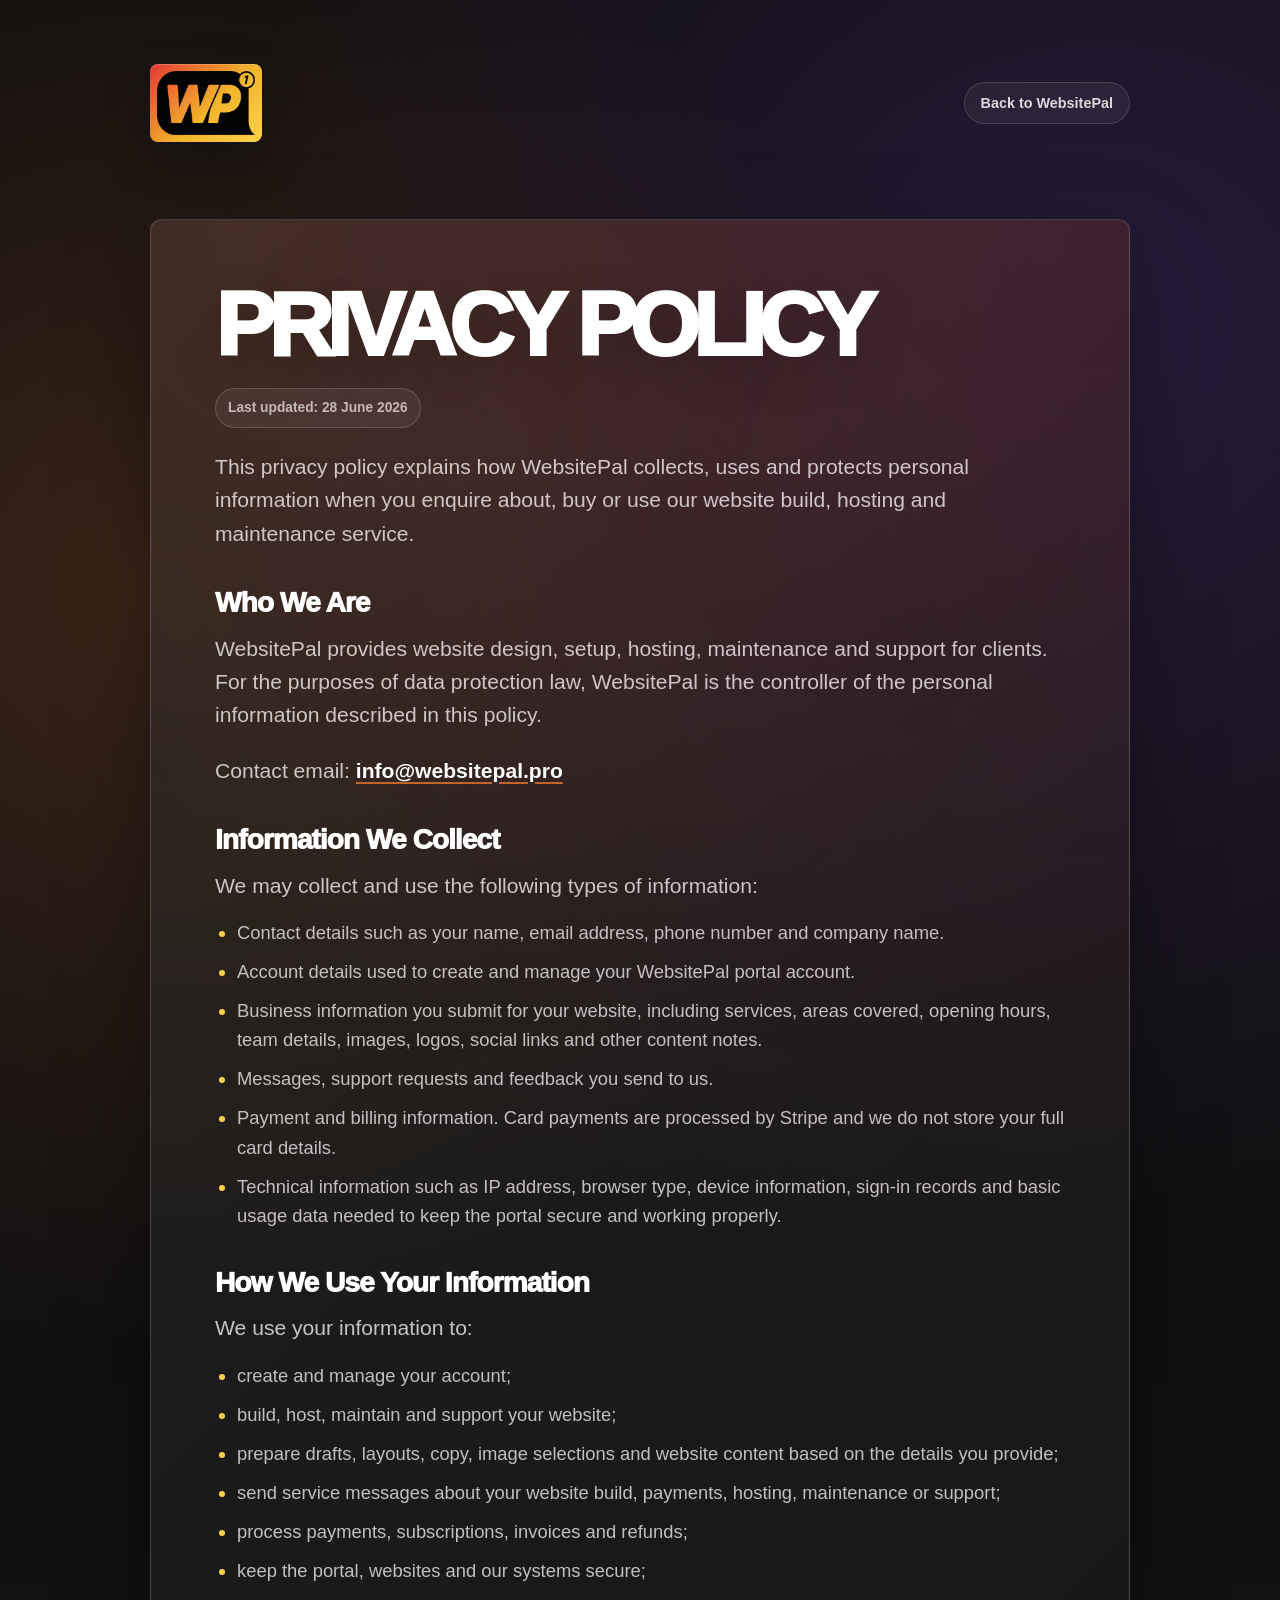
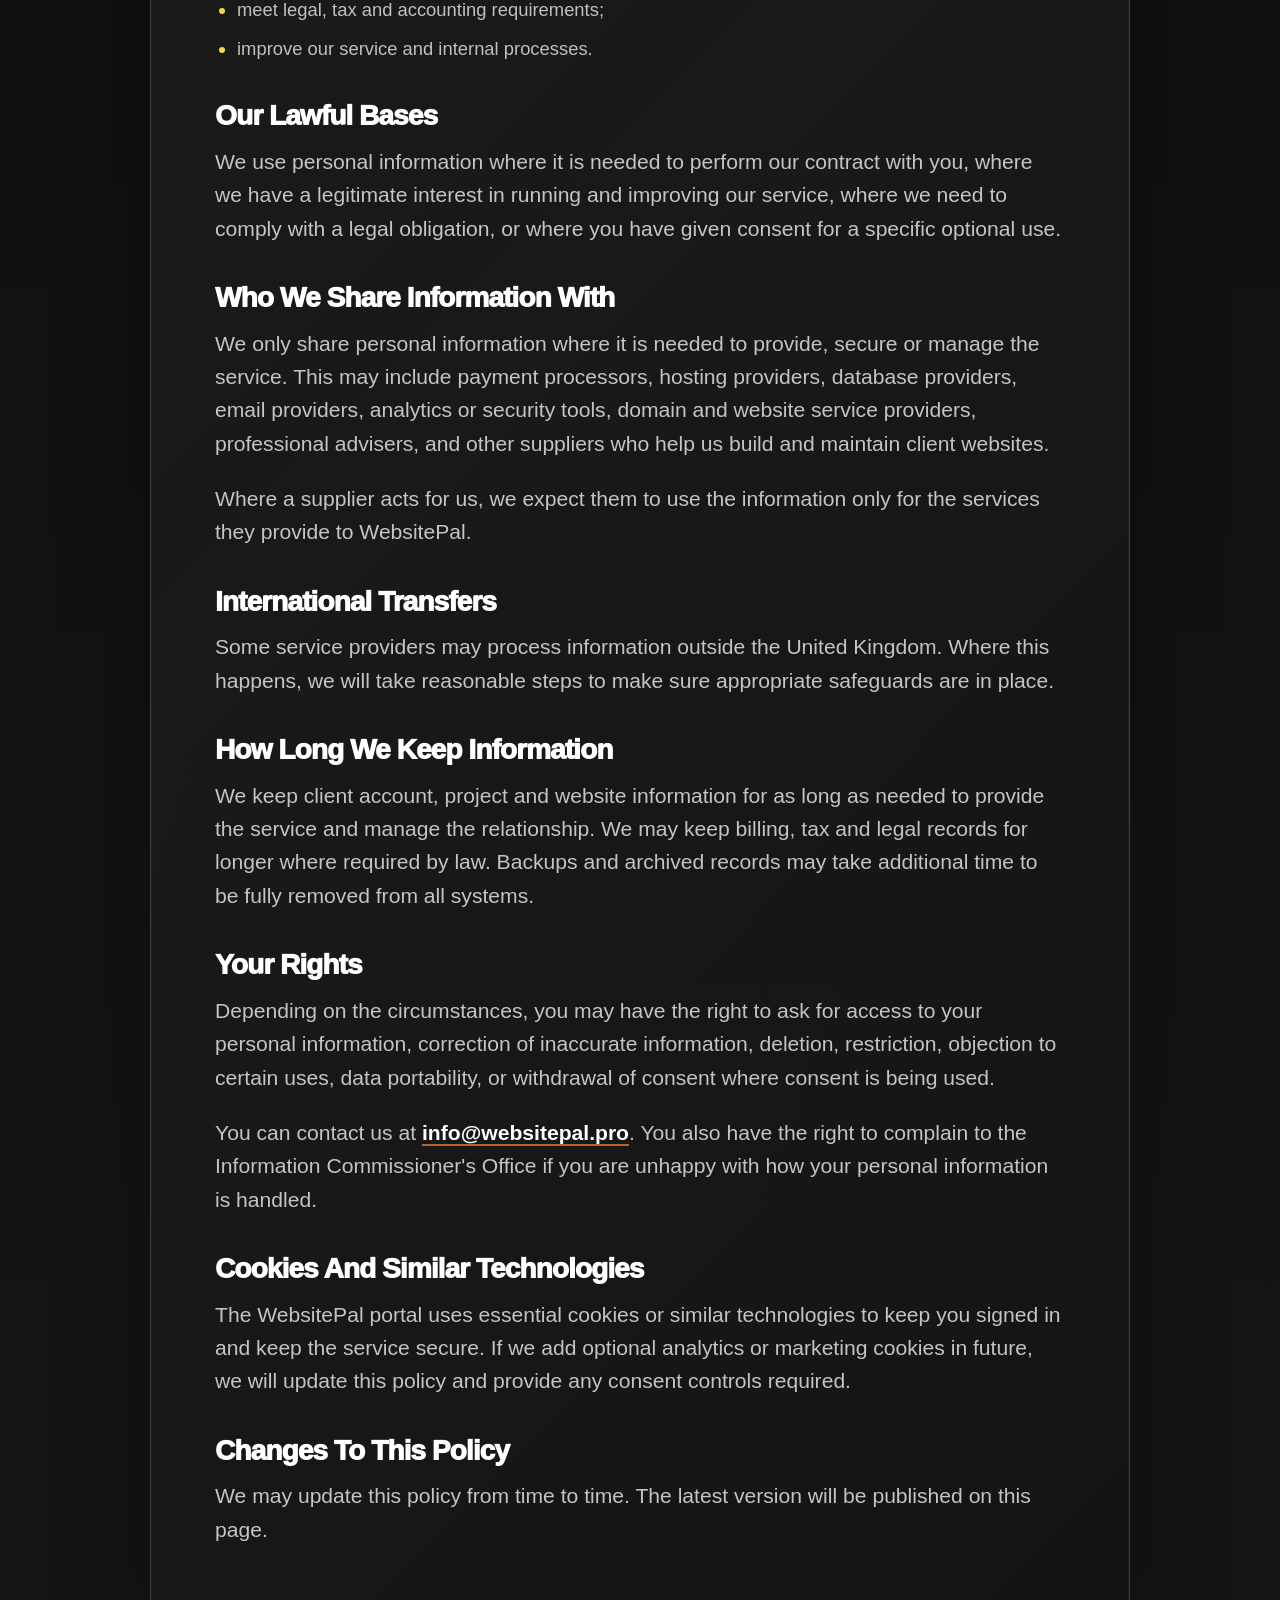
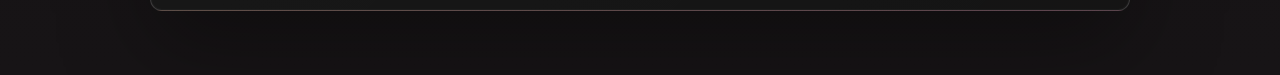
==== commit 8eb30d54: "Lighten legal page body text" ====
--- a/privacy-policy.html
+++ b/privacy-policy.html
@@ -12,7 +12,7 @@
   <link rel="apple-touch-icon" href="assets/WebsitePalFavi.png">
   <link rel="preconnect" href="https://fonts.googleapis.com">
   <link rel="preconnect" href="https://fonts.gstatic.com" crossorigin>
-  <link href="https://fonts.googleapis.com/css2?family=Inter:wght@500..1000&display=swap" rel="stylesheet">
+  <link href="https://fonts.googleapis.com/css2?family=Inter:wght@400..1000&display=swap" rel="stylesheet">
   <link rel="stylesheet" href="styles.css">
 </head>
 <body class="legal-page">
--- a/styles.css
+++ b/styles.css
@@ -1,4 +1,5 @@
     :root {
+      --font-body: "Avenir Next", "Helvetica Neue", Arial, ui-sans-serif, system-ui, -apple-system, BlinkMacSystemFont, "Segoe UI", sans-serif;
       --black: #0d0d0e;
       --panel: rgba(255, 255, 255, 0.06);
       --line: rgba(255, 255, 255, 0.15);
@@ -23,7 +24,7 @@
       margin: 0;
       background: var(--black);
       color: var(--text);
-      font-family: Inter, ui-sans-serif, system-ui, -apple-system, BlinkMacSystemFont, "Segoe UI", sans-serif;
+      font-family: var(--font-body);
     }
 
     a {
@@ -127,8 +128,8 @@
       margin: 0;
       color: rgba(255, 248, 251, 0.76);
       font-size: clamp(1.05rem, 1.7vw, 1.32rem);
-      font-weight: 750;
-      line-height: 1.45;
+      font-weight: 400;
+      line-height: 1.58;
     }
 
     .legal-doc {
@@ -163,8 +164,8 @@
       padding-left: 22px;
       color: rgba(255, 248, 251, 0.74);
       font-size: clamp(1rem, 1.45vw, 1.15rem);
-      font-weight: 700;
-      line-height: 1.52;
+      font-weight: 400;
+      line-height: 1.58;
     }
 
     .legal-doc li::marker {
@@ -173,7 +174,7 @@
 
     .legal-doc a {
       color: white;
-      font-weight: 900;
+      font-weight: 600;
       text-decoration: underline;
       text-decoration-color: rgba(255, 129, 47, 0.7);
       text-decoration-thickness: 2px;
@@ -2782,7 +2783,7 @@
       more consistent type system.
     */
     :root {
-      --font-body: Inter, ui-sans-serif, system-ui, -apple-system, BlinkMacSystemFont, "Segoe UI", sans-serif;
+      --font-body: "Avenir Next", "Helvetica Neue", Arial, ui-sans-serif, system-ui, -apple-system, BlinkMacSystemFont, "Segoe UI", sans-serif;
 
       --fs-eyebrow: clamp(0.76rem, 0.86vw, 0.94rem);
       --fs-ui: clamp(0.84rem, 0.88vw, 0.96rem);
@@ -3025,12 +3026,12 @@
     }
 
     /*
-      Inter refined pass.
+      Typography refinement pass.
       Keeps the strong 900+ display voice, but makes navigation, buttons,
       eyebrows and small labels less bulky.
     */
     :root {
-      --font-body: "Inter", ui-sans-serif, system-ui, -apple-system, BlinkMacSystemFont, "Segoe UI", sans-serif;
+      --font-body: "Avenir Next", "Helvetica Neue", Arial, ui-sans-serif, system-ui, -apple-system, BlinkMacSystemFont, "Segoe UI", sans-serif;
       --weight-heading: 950;
       --weight-display: 950;
       --weight-eyebrow: 680;
@@ -3341,3 +3342,1089 @@
         padding: 28px 22px;
       }
     }
+
+    /* WebsitePal blue-red trade palette */
+    :root {
+      --black: #07131f;
+      --panel: rgba(255, 255, 255, 0.075);
+      --line: rgba(255, 255, 255, 0.16);
+      --text: #fffaf0;
+      --muted: #c7d6df;
+      --pink: #e53935;
+      --orange: #ffd14a;
+      --purple: #1268a6;
+      --yellow: #ffd14a;
+      --gradient: linear-gradient(135deg, #e53935 0%, #e53935 68%, #ffd14a 100%);
+      --logo-tile: linear-gradient(135deg, #e53935 0%, #f2b52b 56%, #ffd14a 100%);
+    }
+
+    body {
+      background: #07131f;
+      color: var(--text);
+    }
+
+    .landing-shell {
+      background:
+        linear-gradient(126deg, transparent 0 51%, rgba(229, 57, 53, 0.22) 51.08%, transparent 51.45%),
+        radial-gradient(circle at 10% 12%, rgba(229, 57, 53, 0.22), transparent 28%),
+        radial-gradient(circle at 86% 8%, rgba(18, 104, 166, 0.36), transparent 34%),
+        linear-gradient(180deg, #07131f 0%, #0e2b43 46%, #07131f 100%);
+    }
+
+    .site-nav {
+      position: relative;
+    }
+
+    .nav-links {
+      justify-self: end;
+      width: fit-content;
+      border: 1px solid rgba(255, 255, 255, 0.16);
+      border-radius: 999px;
+      padding: 8px 16px;
+      background: rgba(7, 19, 31, 0.56);
+      box-shadow: inset 0 1px 0 rgba(255, 255, 255, 0.09), 0 20px 46px rgba(0, 0, 0, 0.18);
+      backdrop-filter: blur(18px);
+    }
+
+    .nav-links a {
+      color: rgba(255, 250, 240, 0.86);
+    }
+
+    .nav-links a:after {
+      background: linear-gradient(90deg, var(--pink) 0%, var(--pink) 68%, var(--yellow) 100%);
+    }
+
+    .site-logo,
+    .sticky-logo,
+    .legal-logo {
+      border: 0;
+      border-radius: 8px;
+      background: var(--logo-tile);
+      box-shadow: 0 18px 42px rgba(2, 8, 14, 0.34), inset 0 1px 0 rgba(255, 255, 255, 0.2);
+    }
+
+    .hero-wrap {
+      background:
+        linear-gradient(90deg, rgba(7, 19, 31, 0.98) 0%, rgba(7, 19, 31, 0.92) 44%, rgba(7, 19, 31, 0.68) 68%, rgba(7, 19, 31, 0.5) 100%),
+        linear-gradient(180deg, rgba(7, 19, 31, 0.2), rgba(7, 19, 31, 0.96)),
+        #07131f;
+    }
+
+    .hero-wrap:before {
+      background:
+        linear-gradient(126deg, transparent 0 28%, rgba(229, 57, 53, 0.78) 28.08%, rgba(229, 57, 53, 0.78) 28.9%, transparent 29.02%),
+        linear-gradient(126deg, transparent 0 33%, rgba(255, 209, 74, 0.72) 33.08%, rgba(255, 209, 74, 0.72) 33.62%, transparent 33.74%),
+        linear-gradient(126deg, transparent 0 74%, rgba(18, 104, 166, 0.72) 74.08%, rgba(18, 104, 166, 0.72) 74.86%, transparent 74.98%);
+      opacity: 0.96;
+    }
+
+    .hero-wrap:after {
+      inset: auto -18% -18% 28%;
+      height: 330px;
+      background: radial-gradient(ellipse at center, rgba(18, 104, 166, 0.52), transparent 70%);
+    }
+
+    .hero-visual-space:before {
+      background:
+        radial-gradient(ellipse at 42% 38%, rgba(229, 57, 53, 0.42), transparent 58%),
+        radial-gradient(ellipse at 68% 36%, rgba(18, 104, 166, 0.44), transparent 62%),
+        radial-gradient(ellipse at 20% 48%, rgba(255, 209, 74, 0.18), transparent 58%);
+    }
+
+    .hero-visual-image {
+      filter: drop-shadow(0 34px 80px rgba(0, 0, 0, 0.5)) saturate(1.08) contrast(1.04);
+    }
+
+    h1,
+    .examples-title,
+    .why-title,
+    .process-title,
+    .pricing-card h2 {
+      color: #fffaf0;
+      text-shadow: 0 18px 48px rgba(0, 0, 0, 0.18);
+    }
+
+    .process-card.is-active .process-number,
+    .value-header h2,
+    .extras-header h3 {
+      background: linear-gradient(90deg, var(--pink) 0%, var(--pink) 68%, var(--yellow) 100%);
+      -webkit-background-clip: text;
+      background-clip: text;
+      color: transparent;
+    }
+
+    .subline strong,
+    .comparison-panel h3 {
+      background: none;
+      -webkit-background-clip: border-box;
+      background-clip: border-box;
+      color: #fffaf0;
+      -webkit-text-fill-color: #fffaf0;
+    }
+
+    .price-main strong {
+      background: linear-gradient(90deg, var(--pink), #f2b52b 54%, var(--yellow));
+      -webkit-background-clip: text;
+      background-clip: text;
+      color: transparent;
+    }
+
+    .keyword-reel span {
+      background: linear-gradient(90deg, var(--pink), var(--yellow));
+      -webkit-background-clip: text;
+      background-clip: text;
+      color: transparent;
+    }
+
+    .eyebrow,
+    .examples-kicker,
+    .why-kicker,
+    .process-kicker,
+    .pricing-kicker,
+    .value-header h2,
+    .extras-header h3 {
+      border-color: rgba(255, 209, 74, 0.34);
+      background:
+        linear-gradient(135deg, rgba(229, 57, 53, 0.18), rgba(255, 209, 74, 0.08)),
+        rgba(7, 19, 31, 0.52);
+      -webkit-background-clip: border-box;
+      background-clip: border-box;
+      color: rgba(255, 250, 240, 0.9);
+      box-shadow: inset 0 1px 0 rgba(255, 255, 255, 0.12), 0 16px 32px rgba(0, 0, 0, 0.16);
+    }
+
+    .eyebrow:before,
+    .examples-kicker:before,
+    .why-kicker:before,
+    .process-kicker:before,
+    .pricing-kicker:before,
+    .value-header h2:before,
+    .extras-header h3:before {
+      background: var(--yellow);
+      box-shadow: 0 0 18px rgba(255, 209, 74, 0.42);
+    }
+
+    .btn-primary {
+      background: linear-gradient(135deg, #e53935, #f2b52b 58%, #ffd14a);
+      box-shadow: 0 20px 48px rgba(229, 57, 53, 0.3);
+    }
+
+    .btn-secondary {
+      border-color: rgba(255, 209, 74, 0.55);
+      background: rgba(7, 19, 31, 0.62);
+    }
+
+    .icon-strip,
+    .feature-strip-wrap {
+      border-color: rgba(255, 255, 255, 0.14);
+      background:
+        linear-gradient(90deg, rgba(229, 57, 53, 0.16), rgba(255, 209, 74, 0.1), rgba(18, 104, 166, 0.18)),
+        #0a2438;
+    }
+
+    .trade-icon,
+    .feature-icon svg,
+    .help-item svg {
+      color: var(--yellow);
+      stroke: currentColor;
+    }
+
+    .examples-section,
+    .process-section {
+      background:
+        linear-gradient(126deg, transparent 0 16%, rgba(229, 57, 53, 0.12) 16.04%, transparent 16.34%),
+        linear-gradient(126deg, transparent 0 84%, rgba(18, 104, 166, 0.14) 84.04%, transparent 84.34%),
+        #f3eee2;
+      color: #07131f;
+    }
+
+    .examples-section {
+      padding-bottom: 0;
+    }
+
+    .examples-section:before,
+    .process-section:before {
+      background:
+        linear-gradient(126deg, transparent 0 8%, rgba(229, 57, 53, 0.22) 8.04%, transparent 8.24%),
+        linear-gradient(126deg, transparent 0 90%, rgba(18, 104, 166, 0.2) 90.04%, transparent 90.28%);
+      opacity: 0.8;
+    }
+
+    .examples-title,
+    .process-title {
+      color: #07131f;
+      text-shadow: none;
+    }
+
+    .examples-sub,
+    .process-intro,
+    .gallery-hint {
+      color: rgba(7, 19, 31, 0.72);
+    }
+
+    .examples-section .examples-kicker,
+    .process-section .process-kicker {
+      border-color: rgba(18, 104, 166, 0.18);
+      background: rgba(255, 255, 255, 0.78);
+      color: #0b2b44;
+      box-shadow: 0 14px 32px rgba(7, 19, 31, 0.09);
+    }
+
+    .example-card {
+      border-color: rgba(7, 19, 31, 0.16);
+      background: #fffaf0;
+      box-shadow: 0 14px 32px rgba(7, 19, 31, 0.12);
+    }
+
+    .example-card:hover {
+      transform: translateZ(0);
+      border-color: rgba(229, 57, 53, 0.58);
+      box-shadow: 0 18px 38px rgba(7, 19, 31, 0.16);
+    }
+
+    .example-gallery-shell:before,
+    .example-gallery-shell:after {
+      display: none;
+    }
+
+    .gallery-progress {
+      background: rgba(7, 19, 31, 0.12);
+    }
+
+    .gallery-progress span {
+      background: linear-gradient(90deg, var(--pink) 0%, var(--pink) 68%, var(--yellow) 100%);
+    }
+
+    .why-section {
+      background:
+        radial-gradient(circle at 20% 10%, rgba(229, 57, 53, 0.24), transparent 30%),
+        radial-gradient(circle at 76% 30%, rgba(18, 104, 166, 0.42), transparent 32%),
+        linear-gradient(126deg, transparent 0 36%, rgba(255, 209, 74, 0.14) 36.06%, transparent 36.36%),
+        linear-gradient(180deg, #06101b 0%, #0d2a42 50%, #07131f 100%);
+    }
+
+    .keyword-ghosts {
+      color: rgba(255, 250, 240, 0.1);
+    }
+
+    .keyword-stage:before {
+      background:
+        radial-gradient(ellipse at center, rgba(229, 57, 53, 0.34), transparent 58%),
+        radial-gradient(ellipse at 74% 52%, rgba(18, 104, 166, 0.34), transparent 54%);
+    }
+
+    .comparison-panel,
+    .pricing-card,
+    .value-item,
+    .help-strip,
+    .process-left {
+      border-color: rgba(255, 255, 255, 0.16);
+      background:
+        radial-gradient(circle at 18% 0%, rgba(255, 209, 74, 0.09), transparent 38%),
+        linear-gradient(135deg, rgba(255, 255, 255, 0.078), rgba(255, 255, 255, 0.024)),
+        rgba(7, 19, 31, 0.78);
+      box-shadow: 0 28px 72px rgba(2, 8, 14, 0.28);
+    }
+
+    .comparison-panel.highlight,
+    .pricing-card {
+      border-color: rgba(229, 57, 53, 0.44);
+      background:
+        radial-gradient(circle at 84% 10%, rgba(18, 104, 166, 0.26), transparent 40%),
+        radial-gradient(circle at 8% 8%, rgba(229, 57, 53, 0.18), transparent 38%),
+        linear-gradient(135deg, rgba(255, 209, 74, 0.08), rgba(255, 255, 255, 0.026)),
+        rgba(7, 19, 31, 0.88);
+    }
+
+    .comparison-icon,
+    .highlight .comparison-icon {
+      border-color: rgba(255, 209, 74, 0.65);
+      color: var(--yellow);
+      background: radial-gradient(circle, rgba(255, 209, 74, 0.15), rgba(255, 255, 255, 0.02));
+    }
+
+    .vs-badge {
+      background:
+        linear-gradient(#07131f, #07131f) padding-box,
+        linear-gradient(135deg, var(--pink) 0%, var(--pink) 68%, var(--yellow) 100%) border-box;
+    }
+
+    .process-left {
+      background: #fffaf0;
+      border-color: rgba(7, 19, 31, 0.14);
+      box-shadow: 0 24px 58px rgba(7, 19, 31, 0.16);
+    }
+
+    .process-card {
+      color: #07131f;
+      background: rgba(255, 255, 255, 0.5);
+    }
+
+    .process-card + .process-card {
+      border-top-color: rgba(7, 19, 31, 0.12);
+    }
+
+    .process-card:hover,
+    .process-card:focus-visible,
+    .process-card.is-active {
+      background:
+        linear-gradient(90deg, rgba(229, 57, 53, 0.12), rgba(18, 104, 166, 0.08)),
+        #fffaf0;
+      box-shadow: inset 4px 0 0 rgba(229, 57, 53, 0.86);
+    }
+
+    .process-card:after {
+      background: linear-gradient(180deg, var(--pink) 0%, var(--pink) 68%, var(--yellow) 100%);
+    }
+
+    .process-icon,
+    .process-card.is-active .process-icon {
+      color: var(--purple);
+    }
+
+    .process-number,
+    .process-card h3 {
+      color: #07131f;
+    }
+
+    .process-detail {
+      border-color: rgba(18, 104, 166, 0.42);
+      box-shadow: 0 30px 76px rgba(7, 19, 31, 0.26);
+    }
+
+    .process-detail:after {
+      background:
+        radial-gradient(circle at 88% 12%, rgba(18, 104, 166, 0.32), transparent 34%),
+        linear-gradient(90deg, rgba(7, 19, 31, 0.92) 0%, rgba(7, 19, 31, 0.72) 48%, rgba(7, 19, 31, 0.42) 100%),
+        linear-gradient(180deg, rgba(7, 19, 31, 0.18), rgba(7, 19, 31, 0.9));
+    }
+
+    .pricing-section {
+      background:
+        linear-gradient(126deg, transparent 0 18%, rgba(229, 57, 53, 0.28) 18.06%, transparent 18.36%),
+        linear-gradient(126deg, transparent 0 84%, rgba(255, 209, 74, 0.18) 84.04%, transparent 84.3%),
+        radial-gradient(circle at 88% 22%, rgba(18, 104, 166, 0.34), transparent 31%),
+        linear-gradient(180deg, #07131f 0%, #102f49 52%, #07131f 100%);
+    }
+
+    .price-list li,
+    .process-pill,
+    .help-item {
+      border-color: rgba(255, 255, 255, 0.12);
+      background: rgba(255, 255, 255, 0.06);
+    }
+
+    .price-list svg,
+    .process-pill svg {
+      stroke: var(--yellow);
+    }
+
+    .sticky-cta,
+    .sticky-cta:not(.is-expanded) .sticky-cta-bar,
+    .sticky-footer-cta {
+      background:
+        linear-gradient(90deg, rgba(229, 57, 53, 0.96) 0%, rgba(229, 57, 53, 0.96) 68%, rgba(255, 209, 74, 0.96) 100%),
+        linear-gradient(126deg, transparent 0 78%, rgba(255, 255, 255, 0.24) 78.05%, transparent 78.38%);
+      box-shadow: 0 24px 70px rgba(2, 8, 14, 0.42);
+    }
+
+    .sticky-cta.is-expanded,
+    .sticky-footer {
+      background:
+        radial-gradient(circle at 12% 12%, rgba(229, 57, 53, 0.2), transparent 32%),
+        radial-gradient(circle at 86% 22%, rgba(18, 104, 166, 0.28), transparent 34%),
+        linear-gradient(180deg, #07131f 0%, #0b2438 100%);
+    }
+
+    .sticky-cta.is-expanded .sticky-cta-bar {
+      background: linear-gradient(90deg, rgba(229, 57, 53, 0.92) 0%, rgba(229, 57, 53, 0.92) 68%, rgba(255, 209, 74, 0.9) 100%);
+    }
+
+    .sticky-cta .btn {
+      background: rgba(7, 19, 31, 0.88);
+    }
+
+    .btn i {
+      flex: 0 0 auto;
+      font-size: 1em;
+      line-height: 1;
+    }
+
+    .gallery-button i {
+      font-size: 1.2rem;
+      line-height: 1;
+    }
+
+    .trade-icon,
+    .feature-icon {
+      color: var(--yellow);
+    }
+
+    .trade-icon i {
+      font-size: clamp(1.6rem, 2.1vw, 2.65rem);
+      line-height: 1;
+    }
+
+    .feature-icon i {
+      font-size: 1.65rem;
+      line-height: 1;
+    }
+
+    .comparison-icon i {
+      font-size: 2.1rem;
+      line-height: 1;
+    }
+
+    .process-icon i {
+      font-size: 1.12rem;
+      line-height: 1;
+      opacity: 0.46;
+    }
+
+    .process-pill i,
+    .price-list i {
+      flex: 0 0 20px;
+      color: var(--yellow);
+      font-size: 1rem;
+      line-height: 1;
+      text-align: center;
+    }
+
+    .value-icon i {
+      font-size: 3.1rem;
+      line-height: 1;
+    }
+
+    .help-item i {
+      color: var(--yellow);
+      font-size: 1.55rem;
+      line-height: 1;
+    }
+
+    .sticky-whatsapp-card {
+      background:
+        linear-gradient(135deg, rgba(37, 211, 102, 0.12), rgba(18, 104, 166, 0.12)),
+        rgba(255, 255, 255, 0.045);
+    }
+
+    .sticky-footer-inner {
+      gap: 0;
+    }
+
+    .sticky-footer-grid {
+      grid-template-columns: minmax(240px, 1.05fr) minmax(210px, 0.85fr) minmax(260px, 1fr) minmax(190px, 0.72fr);
+      gap: clamp(20px, 2.5vw, 42px);
+      align-items: start;
+      overflow: visible;
+      border: 0;
+      border-radius: 0;
+      padding: clamp(4px, 0.8vw, 12px) 0;
+      background: transparent;
+      box-shadow: none;
+    }
+
+    .sticky-footer-grid .sticky-whatsapp-card {
+      align-self: start;
+      min-height: 0;
+      align-content: start;
+      border: 0;
+      border-radius: 0;
+      padding: 0;
+      background: transparent;
+      box-shadow: none;
+    }
+
+    .sticky-brand {
+      align-self: start;
+      position: relative;
+      align-content: start;
+      padding-left: clamp(18px, 1.8vw, 30px);
+      border-left: 1px solid rgba(255, 255, 255, 0.11);
+    }
+
+    .sticky-contact-list {
+      grid-template-columns: 1fr;
+      justify-self: stretch;
+      width: 100%;
+      gap: 12px;
+      align-content: start;
+      border: 0;
+      border-radius: 0;
+      padding-left: clamp(18px, 1.8vw, 30px);
+      background: transparent;
+      border-left: 1px solid rgba(255, 255, 255, 0.11);
+    }
+
+    .sticky-contact-list li + li {
+      border-left: 0;
+      border-top: 0;
+    }
+
+    .sticky-contact-list a {
+      min-height: 0;
+      padding: 0;
+      border: 0;
+      background: transparent;
+    }
+
+    .sticky-footer-links {
+      align-content: start;
+      justify-items: start;
+      justify-self: stretch;
+      text-align: left;
+      padding-left: clamp(18px, 1.8vw, 30px);
+      border-left: 1px solid rgba(255, 255, 255, 0.11);
+    }
+
+    .sticky-whatsapp-icon i {
+      font-size: 1.45rem;
+      line-height: 1;
+    }
+
+    .sticky-contact-icon {
+      background:
+        radial-gradient(circle at 30% 20%, rgba(255, 255, 255, 0.15), transparent 36%),
+        linear-gradient(135deg, rgba(229, 57, 53, 0.32), rgba(18, 104, 166, 0.2));
+      color: var(--yellow);
+    }
+
+    .btn-primary {
+      color: #07131f;
+    }
+
+    .btn-primary:hover {
+      color: #07131f;
+    }
+
+    .sticky-whatsapp-copy .sticky-whatsapp-number {
+      display: inline-block;
+      width: fit-content;
+      white-space: nowrap;
+      color: rgba(255, 250, 240, 0.95);
+      font-weight: 820;
+      letter-spacing: 0;
+    }
+
+    .sticky-whatsapp-card:before,
+    .sticky-brand:before,
+    .sticky-contact-list:before,
+    .sticky-footer-links:before {
+      content: none;
+      display: none;
+    }
+
+    .sticky-whatsapp-card:hover,
+    .sticky-whatsapp-card:focus-visible {
+      background: transparent;
+      transform: none;
+    }
+
+    .sticky-contact-icon i,
+    .sticky-footer-links i {
+      font-size: 1rem;
+      line-height: 1;
+    }
+
+    @media (max-width: 860px) {
+      .nav-links {
+        background: transparent;
+        border: 0;
+        box-shadow: none;
+        padding: 0;
+        backdrop-filter: none;
+      }
+
+      .sticky-footer-grid {
+        grid-template-columns: 1fr;
+      }
+
+      .sticky-brand,
+      .sticky-contact-list,
+      .sticky-footer-links {
+        padding-left: 0;
+        border-left: 0;
+        border-top: 1px solid rgba(255, 255, 255, 0.11);
+        padding-top: 18px;
+      }
+    }
+
+    /*
+      Typography polish.
+      The production stack reads cleaner with subtle
+      display tracking and fewer heavy intermediate weights.
+    */
+    :root {
+      --weight-heading: 800;
+      --weight-display: 900;
+      --weight-eyebrow: 600;
+      --weight-ui: 600;
+      --weight-label: 600;
+      --weight-copy: 400;
+      --weight-copy-strong: 600;
+
+      --ls-eyebrow: 0;
+      --ls-ui: 0;
+      --ls-copy: 0;
+      --ls-tight: -0.006em;
+      --ls-display: -0.008em;
+      --ls-hero: -0.012em;
+      --ls-logo: 0;
+    }
+
+    h1,
+    .examples-title,
+    .why-title,
+    .process-title,
+    .pricing-card h2,
+    .process-detail-copy h3,
+    .keyword-reel span,
+    .keyword-ghosts,
+    .keyword-long,
+    .price-main strong {
+      letter-spacing: -0.006em;
+    }
+
+    h1 {
+      font-weight: 900;
+      letter-spacing: var(--ls-hero);
+      line-height: 0.96;
+    }
+
+    .examples-title,
+    .why-title,
+    .process-title,
+    .pricing-card h2,
+    .process-detail-copy h3 {
+      font-weight: 800;
+      letter-spacing: var(--ls-display);
+      line-height: 1;
+    }
+
+    h1,
+    .why-title,
+    .pricing-card h2,
+    .process-detail-copy h3 {
+      color: #fff;
+      -webkit-text-fill-color: #fff;
+    }
+
+    .keyword-reel span,
+    .keyword-ghosts,
+    .keyword-long,
+    .price-main strong {
+      font-weight: 900;
+      line-height: 0.94;
+    }
+
+    .vs-badge,
+    .process-number {
+      font-weight: 800;
+      letter-spacing: 0;
+    }
+
+    .subline,
+    .examples-sub,
+    .why-copy p,
+    .process-intro,
+    .process-detail-copy p,
+    .price-note,
+    .feature-copy span,
+    .sticky-brand p,
+    .sticky-footer-small,
+    .sticky-whatsapp-copy span {
+      font-weight: 400;
+      letter-spacing: 0;
+      line-height: 1.56;
+    }
+
+    .subline strong,
+    .price-main span,
+    .price-monthly,
+    .trade-item,
+    .feature-copy strong,
+    .comparison-panel h3,
+    .comparison-item,
+    .process-card h3,
+    .value-item h3,
+    .help-item,
+    .sticky-cta-copy strong,
+    .sticky-whatsapp-copy strong {
+      font-weight: 600;
+      letter-spacing: 0;
+      line-height: 1.2;
+    }
+
+    .nav-links a,
+    .btn,
+    .gallery-button,
+    .gallery-hint,
+    .process-pill,
+    .price-list li,
+    .sticky-footer-links a,
+    .sticky-contact-text span,
+    .sticky-whatsapp-copy .sticky-whatsapp-number {
+      font-weight: 600;
+      letter-spacing: 0;
+    }
+
+    .eyebrow,
+    .examples-kicker,
+    .why-kicker,
+    .process-kicker,
+    .pricing-kicker,
+    .value-header h2,
+    .extras-header h3,
+    .strip-label,
+    .sticky-contact-text small {
+      font-weight: 600;
+      letter-spacing: 0;
+    }
+
+    .sticky-cta.is-expanded .sticky-cta-copy strong {
+      letter-spacing: 0;
+    }
+
+    .price-monthly {
+      font-weight: 400;
+      letter-spacing: 0;
+    }
+
+    .price-monthly strong {
+      font-weight: 500;
+      letter-spacing: 0;
+    }
+
+    .price-monthly span {
+      font-weight: 400;
+      letter-spacing: 0;
+    }
+
+    /*
+      Display casing and pale section polish.
+      Keeps the bolder signage feel, but makes the light panels less creamy.
+    */
+    :root {
+      --fs-section-title: clamp(3.15rem, 3.8vw, 6.75rem);
+      --fs-section-title-large: clamp(2.93rem, 4.76vw, 6.12rem);
+    }
+
+    h1,
+    .examples-title,
+    .why-title,
+    .process-title,
+    .pricing-card h2,
+    .value-header h2,
+    .process-detail-copy h3,
+    .sticky-cta-copy strong {
+      text-transform: uppercase;
+    }
+
+    .examples-section,
+    .process-section {
+      background:
+        linear-gradient(126deg, transparent 0 16%, rgba(229, 57, 53, 0.08) 16.04%, transparent 16.34%),
+        linear-gradient(126deg, transparent 0 84%, rgba(18, 104, 166, 0.12) 84.04%, transparent 84.34%),
+        #f7fbff;
+    }
+
+    .examples-section:before,
+    .process-section:before {
+      opacity: 0.55;
+    }
+
+    .example-card,
+    .process-left,
+    .process-card:hover,
+    .process-card:focus-visible,
+    .process-card.is-active {
+      background-color: #ffffff;
+    }
+
+    .examples-section .gallery-button {
+      border-color: rgba(7, 19, 31, 0.18);
+      background: rgba(255, 255, 255, 0.78);
+      color: #0b2b44;
+      box-shadow: 0 12px 28px rgba(7, 19, 31, 0.1);
+    }
+
+    .examples-section .gallery-button:hover,
+    .examples-section .gallery-button:focus-visible {
+      border-color: rgba(18, 104, 166, 0.42);
+      background: #ffffff;
+      color: #07131f;
+      box-shadow: 0 16px 34px rgba(7, 19, 31, 0.14);
+    }
+
+    h1,
+    .why-title,
+    .pricing-card h2,
+    .value-header h2,
+    .extras-header h3,
+    .process-detail-copy h3,
+    .comparison-panel h3,
+    .sticky-cta-copy strong {
+      background: none;
+      -webkit-background-clip: border-box;
+      background-clip: border-box;
+      color: #fff;
+      -webkit-text-fill-color: #fff;
+    }
+
+    /*
+      Hero blueprint image overlay.
+      Uses the chosen compressed JPG concept as a trade drawing texture.
+    */
+    .hero-wrap {
+      overflow: hidden;
+      background:
+        linear-gradient(90deg, rgba(7, 19, 31, 0.98) 0%, rgba(7, 19, 31, 0.94) 42%, rgba(7, 19, 31, 0.72) 68%, rgba(7, 19, 31, 0.54) 100%),
+        radial-gradient(ellipse at 74% 38%, rgba(18, 104, 166, 0.42), transparent 54%),
+        radial-gradient(ellipse at 18% 12%, rgba(229, 57, 53, 0.16), transparent 42%),
+        linear-gradient(180deg, #07131f 0%, #0c2a42 48%, #07131f 100%);
+    }
+
+    .hero-inner {
+      position: relative;
+      z-index: 1;
+    }
+
+    .hero-wrap:before,
+    .hero-wrap:after {
+      z-index: 0;
+    }
+
+    .hero-wrap:before {
+      inset: 0;
+      opacity: 0.94;
+      background-image:
+        linear-gradient(90deg, rgba(7, 19, 31, 0.26) 0%, rgba(7, 19, 31, 0.36) 34%, rgba(7, 19, 31, 0.72) 67%, rgba(7, 19, 31, 0.98) 100%),
+        linear-gradient(180deg, rgba(7, 19, 31, 0.1) 0%, rgba(7, 19, 31, 0.72) 100%),
+        url("assets/hero-trade-blueprint-bg.jpg");
+      background-position:
+        center,
+        center,
+        left center;
+      background-repeat:
+        no-repeat,
+        no-repeat,
+        no-repeat;
+      background-size:
+        cover,
+        cover,
+        cover;
+      filter: none;
+      transform: none;
+    }
+
+    .hero-wrap:after {
+      inset: 0;
+      opacity: 1;
+      background:
+        radial-gradient(ellipse at 22% 28%, rgba(18, 104, 166, 0.2), transparent 42%),
+        radial-gradient(ellipse at 6% 8%, rgba(229, 57, 53, 0.14), transparent 34%),
+        radial-gradient(ellipse at 46% 88%, rgba(255, 209, 74, 0.08), transparent 36%);
+      filter: none;
+      transform: none;
+    }
+
+    @media (max-width: 900px) {
+      .hero-wrap:before {
+        opacity: 0.74;
+        background-position:
+          center,
+          center,
+          34% center;
+        background-size:
+          cover,
+          cover,
+          auto 100%;
+      }
+
+      .hero-wrap:after {
+        opacity: 0.72;
+      }
+    }
+
+    /*
+      Section blueprint textures.
+      These low-contrast JPGs keep the trade-signage direction moving through
+      the page without competing with the cards, screenshots or CTA text.
+    */
+    .examples-section,
+    .process-section,
+    .why-section,
+    .pricing-section {
+      isolation: isolate;
+    }
+
+    .examples-section > *,
+    .process-section > *,
+    .why-section > *,
+    .pricing-section > * {
+      position: relative;
+      z-index: 2;
+    }
+
+    .examples-section,
+    .process-section {
+      background: #f7fbff;
+    }
+
+    .examples-section:before,
+    .process-section:before {
+      z-index: 0;
+      opacity: 1;
+      background-image:
+        linear-gradient(180deg, rgba(247, 251, 255, 0.82), rgba(247, 251, 255, 0.9)),
+        radial-gradient(ellipse at 14% 22%, rgba(229, 57, 53, 0.09), transparent 36%),
+        radial-gradient(ellipse at 88% 14%, rgba(18, 104, 166, 0.11), transparent 38%),
+        url("assets/section-light-blueprint-bg.jpg");
+      background-position:
+        center,
+        center,
+        center,
+        center;
+      background-size:
+        cover,
+        cover,
+        cover,
+        cover;
+      background-repeat: no-repeat;
+    }
+
+    .examples-section:after,
+    .process-section:after {
+      content: "";
+      position: absolute;
+      inset: 0;
+      z-index: 1;
+      pointer-events: none;
+      background:
+        linear-gradient(180deg, rgba(247, 251, 255, 0.22), rgba(247, 251, 255, 0.64)),
+        linear-gradient(124deg, transparent 0 18%, rgba(229, 57, 53, 0.055) 18.04%, transparent 18.32%),
+        linear-gradient(124deg, transparent 0 86%, rgba(18, 104, 166, 0.065) 86.04%, transparent 86.32%);
+    }
+
+    .process-section:before {
+      background-position:
+        center,
+        center,
+        center,
+        left center;
+    }
+
+    .why-section {
+      background:
+        linear-gradient(180deg, #06101b 0%, #0d2a42 50%, #07131f 100%);
+    }
+
+    .why-section:before {
+      z-index: 0;
+      opacity: 1;
+      background-image:
+        linear-gradient(90deg, rgba(7, 19, 31, 0.86) 0%, rgba(7, 19, 31, 0.68) 44%, rgba(7, 19, 31, 0.92) 100%),
+        radial-gradient(ellipse at 28% 18%, rgba(229, 57, 53, 0.18), transparent 42%),
+        radial-gradient(ellipse at 74% 34%, rgba(18, 104, 166, 0.2), transparent 46%),
+        url("assets/section-why-blueprint-bg.jpg");
+      background-position:
+        center,
+        center,
+        center,
+        center;
+      background-size:
+        cover,
+        cover,
+        cover,
+        cover;
+      background-repeat: no-repeat;
+    }
+
+    .why-section:after {
+      z-index: 1;
+      opacity: 1;
+      background:
+        linear-gradient(180deg, rgba(7, 19, 31, 0.08), rgba(7, 19, 31, 0.56)),
+        radial-gradient(ellipse at center, transparent 0%, rgba(2, 8, 14, 0.5) 82%);
+    }
+
+    .pricing-section {
+      background:
+        linear-gradient(180deg, #07131f 0%, #102f49 52%, #07131f 100%);
+    }
+
+    .pricing-section:before {
+      z-index: 0;
+      opacity: 1;
+      background-image:
+        linear-gradient(90deg, rgba(7, 19, 31, 0.92) 0%, rgba(7, 19, 31, 0.68) 52%, rgba(7, 19, 31, 0.88) 100%),
+        radial-gradient(ellipse at 22% 26%, rgba(229, 57, 53, 0.18), transparent 40%),
+        radial-gradient(ellipse at 86% 18%, rgba(255, 209, 74, 0.08), transparent 34%),
+        url("assets/section-pricing-blueprint-bg.jpg");
+      background-position:
+        center,
+        center,
+        center,
+        center;
+      background-size:
+        cover,
+        cover,
+        cover,
+        cover;
+      background-repeat: no-repeat;
+    }
+
+    .pricing-section:after {
+      z-index: 1;
+      opacity: 1;
+      background:
+        linear-gradient(180deg, rgba(7, 19, 31, 0.02), rgba(7, 19, 31, 0.5)),
+        radial-gradient(ellipse at center, transparent 0%, rgba(2, 8, 14, 0.48) 80%);
+    }
+
+    .sticky-cta.is-expanded {
+      background:
+        linear-gradient(180deg, rgba(7, 19, 31, 0.88), rgba(7, 19, 31, 0.96)),
+        radial-gradient(ellipse at 14% 14%, rgba(229, 57, 53, 0.22), transparent 38%),
+        radial-gradient(ellipse at 86% 24%, rgba(18, 104, 166, 0.28), transparent 42%),
+        url("assets/section-cta-blueprint-bg.jpg") center bottom / cover no-repeat,
+        #07131f;
+    }
+
+    .sticky-footer-cta {
+      background:
+        linear-gradient(90deg, rgba(229, 57, 53, 0.92) 0%, rgba(229, 57, 53, 0.84) 62%, rgba(255, 209, 74, 0.86) 100%),
+        linear-gradient(126deg, transparent 0 79%, rgba(255, 255, 255, 0.16) 79.05%, transparent 79.34%),
+        url("assets/section-cta-blueprint-bg.jpg") center / cover no-repeat;
+    }
+
+    @media (max-width: 900px) {
+      .examples-section:before,
+      .process-section:before {
+        background-position:
+          center,
+          center,
+          center,
+          36% center;
+      }
+
+      .why-section:before,
+      .pricing-section:before {
+        background-position:
+          center,
+          center,
+          center,
+          38% center;
+      }
+    }
+
+    /* Final production fallback stack until the licensed brand webfont is ready. */
+    :root {
+      --font-body: "Avenir Next", "Helvetica Neue", Arial, ui-sans-serif, system-ui, -apple-system, BlinkMacSystemFont, "Segoe UI", sans-serif;
+    }
+
+    .sticky-cta-copy strong,
+    .sticky-cta.is-expanded .sticky-cta-copy strong,
+    .sticky-cta.is-expanded .sticky-footer-cta .sticky-cta-copy strong {
+      font-weight: 900;
+      letter-spacing: 0.018em;
+    }
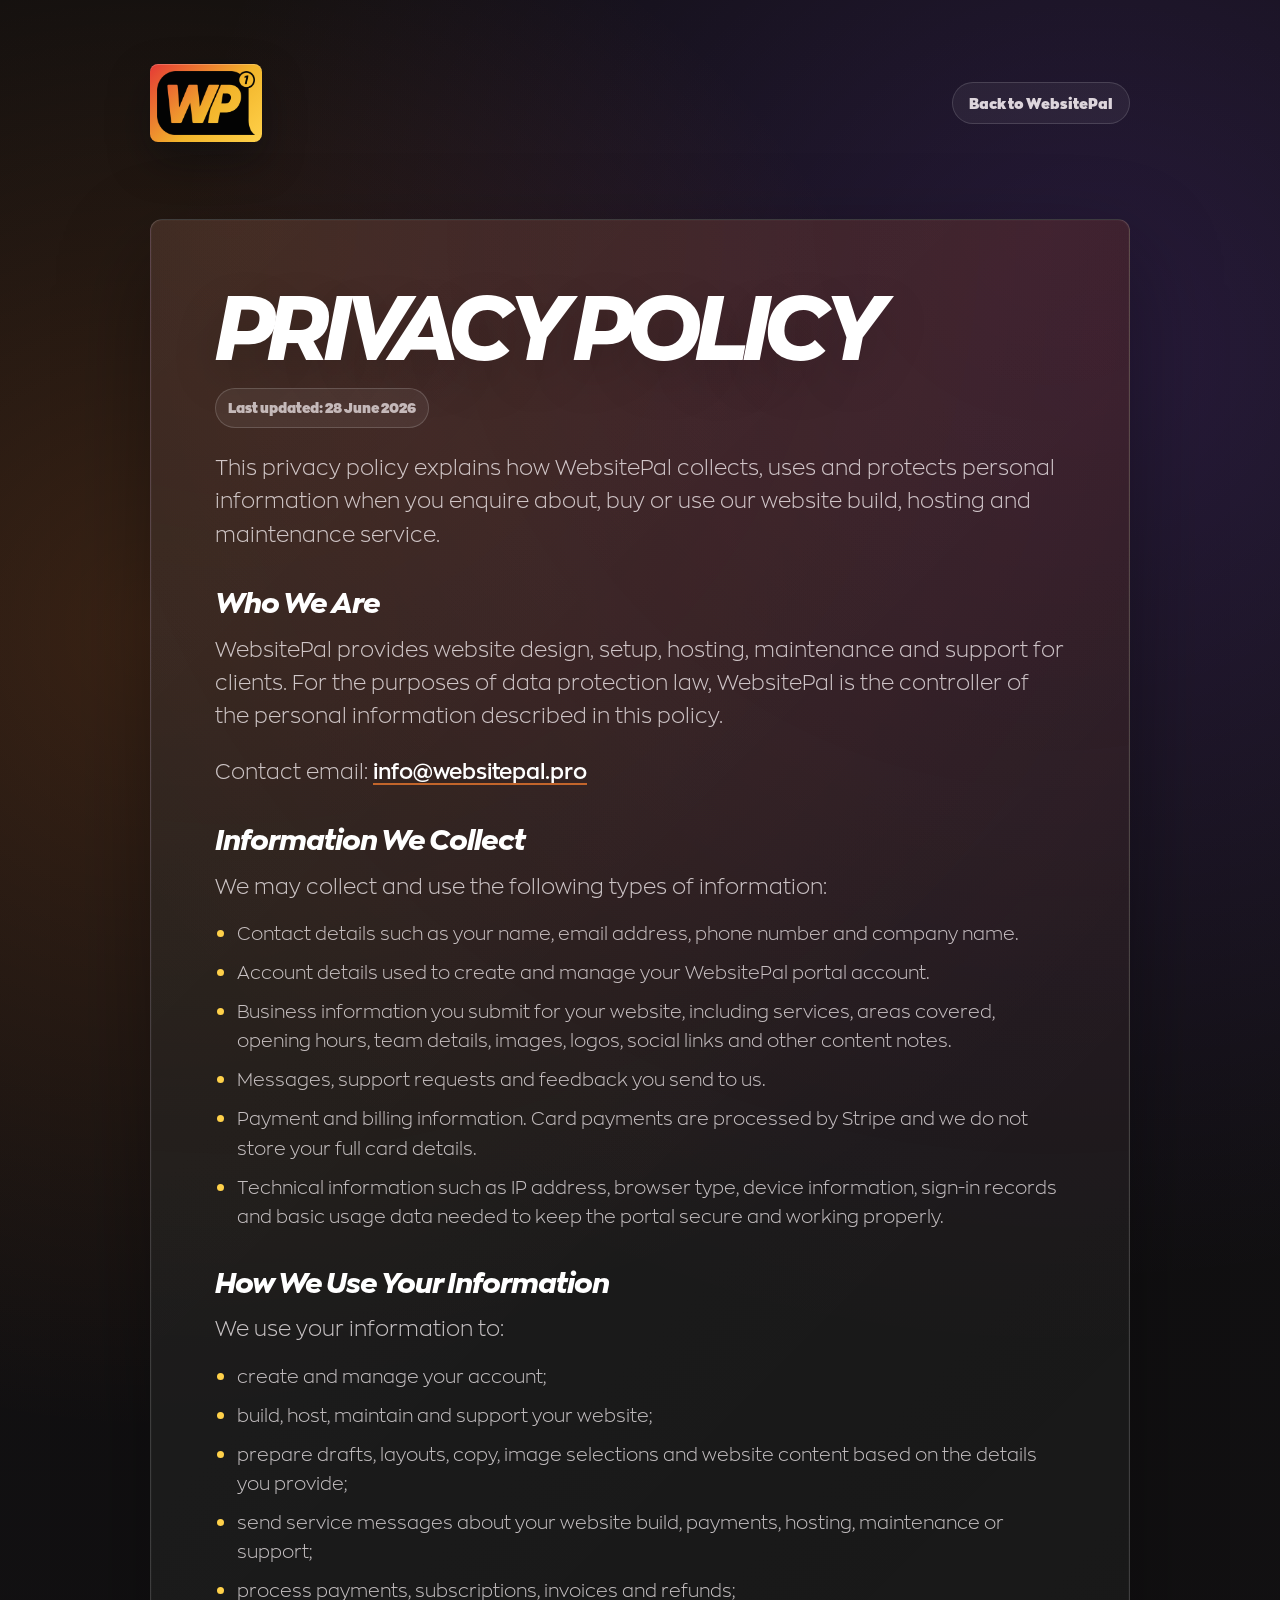
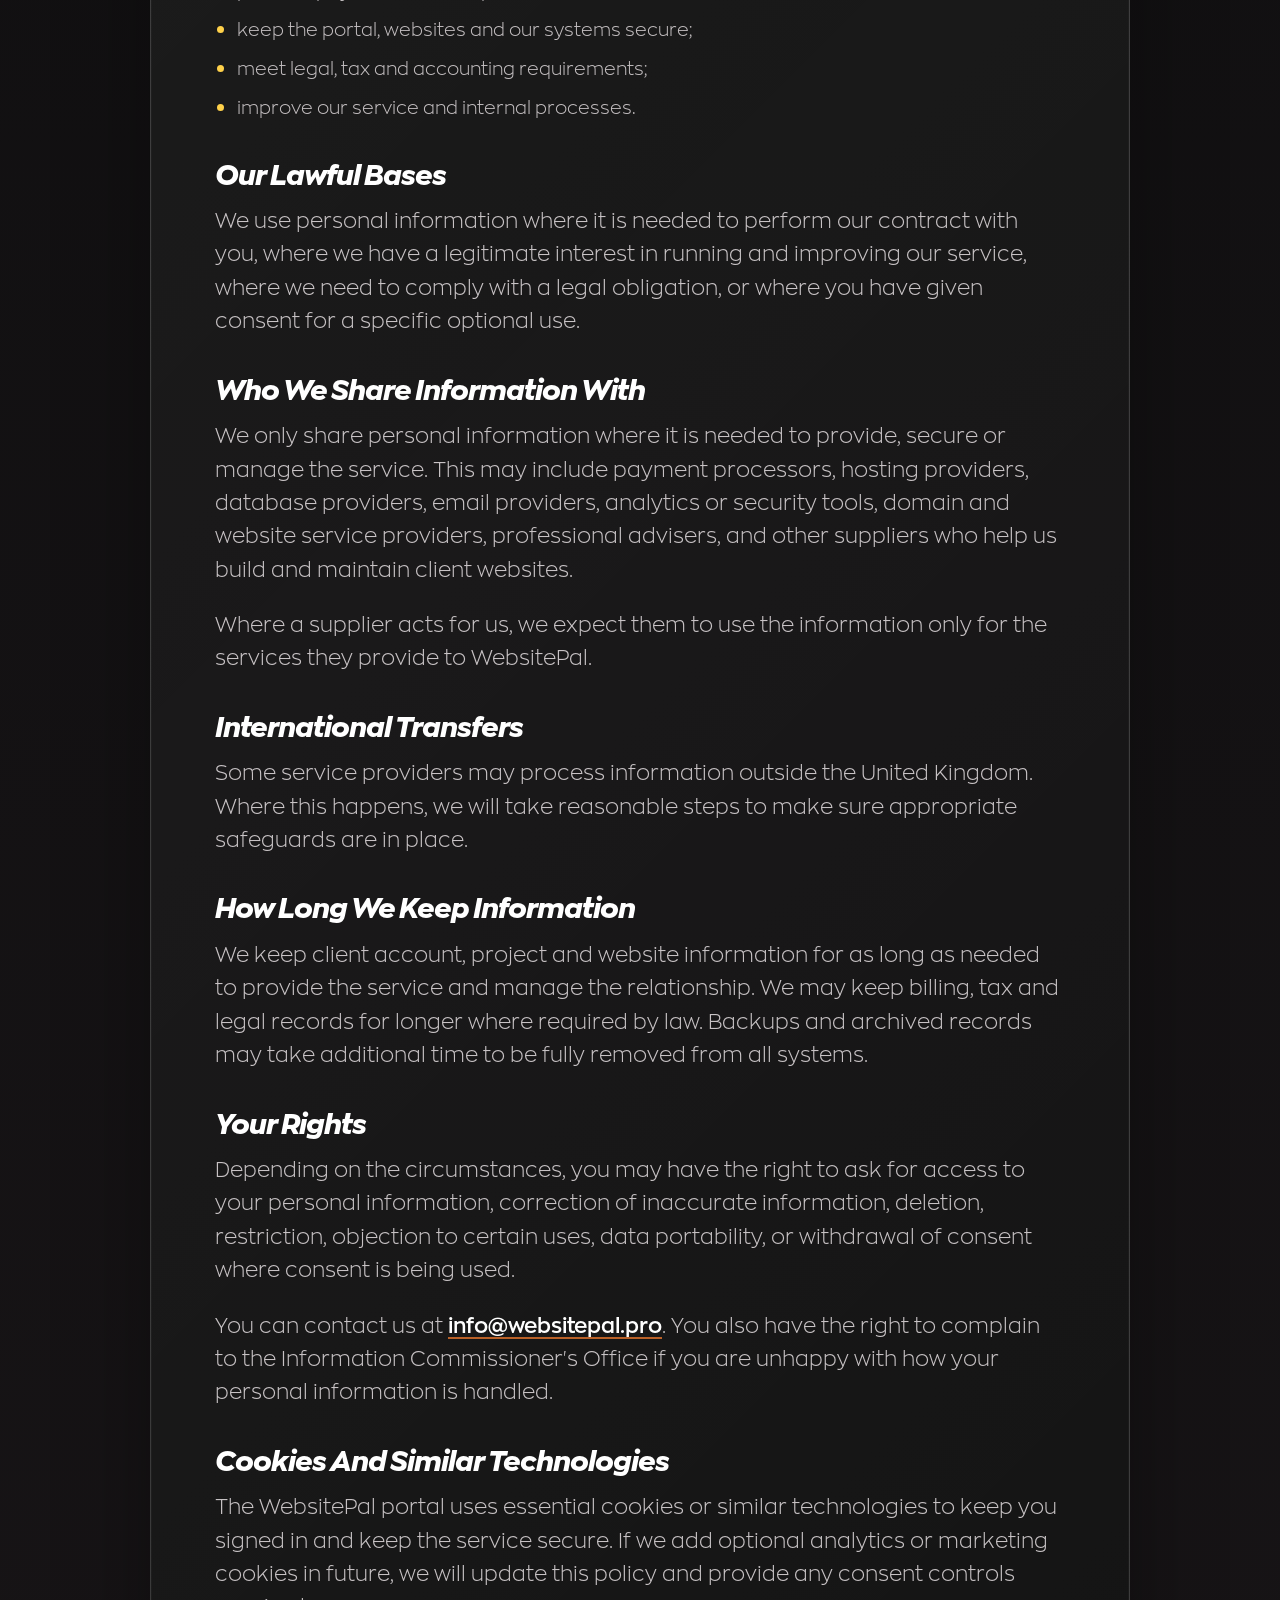
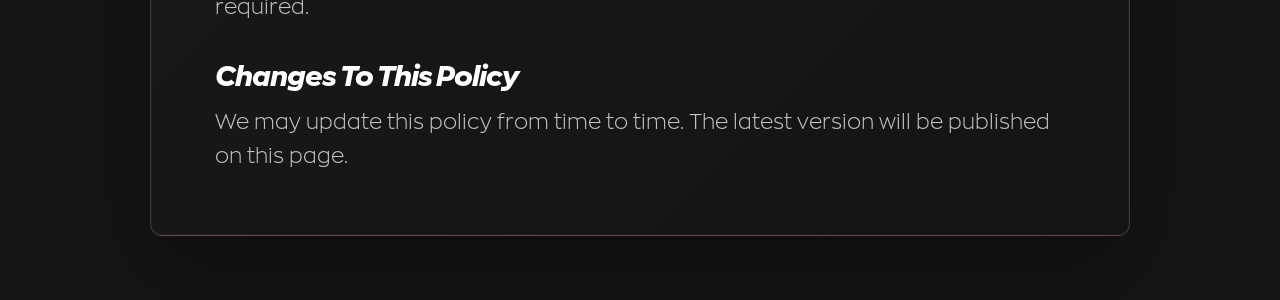
==== commit 9c3ae38b: "Add Zona Pro landing fonts" ====
--- a/privacy-policy.html
+++ b/privacy-policy.html
@@ -10,9 +10,6 @@
   <meta name="theme-color" content="#0d0d0e">
   <link rel="icon" type="image/png" href="assets/WebsitePalFavi.png">
   <link rel="apple-touch-icon" href="assets/WebsitePalFavi.png">
-  <link rel="preconnect" href="https://fonts.googleapis.com">
-  <link rel="preconnect" href="https://fonts.gstatic.com" crossorigin>
-  <link href="https://fonts.googleapis.com/css2?family=Inter:wght@400..1000&display=swap" rel="stylesheet">
   <link rel="stylesheet" href="styles.css">
 </head>
 <body class="legal-page">
--- a/styles.css
+++ b/styles.css
@@ -1,5 +1,86 @@
+    @font-face {
+      font-family: "Zona Pro";
+      src: url("assets/fonts/ZonaPro-Light.woff2") format("woff2"),
+        url("assets/fonts/ZonaPro-Light.woff") format("woff");
+      font-weight: 300;
+      font-style: normal;
+      font-display: swap;
+    }
+
+    @font-face {
+      font-family: "Zona Pro";
+      src: url("assets/fonts/ZonaPro-Regular.woff2") format("woff2"),
+        url("assets/fonts/ZonaPro-Regular.woff") format("woff");
+      font-weight: 400;
+      font-style: normal;
+      font-display: swap;
+    }
+
+    @font-face {
+      font-family: "Zona Pro";
+      src: url("assets/fonts/ZonaPro-Italic.woff2") format("woff2"),
+        url("assets/fonts/ZonaPro-Italic.woff") format("woff");
+      font-weight: 400;
+      font-style: italic;
+      font-display: swap;
+    }
+
+    @font-face {
+      font-family: "Zona Pro";
+      src: url("assets/fonts/ZonaPro-SemiBold.woff2") format("woff2"),
+        url("assets/fonts/ZonaPro-SemiBold.woff") format("woff");
+      font-weight: 600;
+      font-style: normal;
+      font-display: swap;
+    }
+
+    @font-face {
+      font-family: "Zona Pro";
+      src: url("assets/fonts/ZonaPro-SemiBoldItalic.woff2") format("woff2"),
+        url("assets/fonts/ZonaPro-SemiBoldItalic.woff") format("woff");
+      font-weight: 600;
+      font-style: italic;
+      font-display: swap;
+    }
+
+    @font-face {
+      font-family: "Zona Pro";
+      src: url("assets/fonts/ZonaPro-Bold.woff2") format("woff2"),
+        url("assets/fonts/ZonaPro-Bold.woff") format("woff");
+      font-weight: 700;
+      font-style: normal;
+      font-display: swap;
+    }
+
+    @font-face {
+      font-family: "Zona Pro";
+      src: url("assets/fonts/ZonaPro-ExtraBold.woff2") format("woff2"),
+        url("assets/fonts/ZonaPro-ExtraBold.woff") format("woff");
+      font-weight: 800;
+      font-style: normal;
+      font-display: swap;
+    }
+
+    @font-face {
+      font-family: "Zona Pro";
+      src: url("assets/fonts/ZonaPro-ExtraBoldItalic.woff2") format("woff2"),
+        url("assets/fonts/ZonaPro-ExtraBoldItalic.woff") format("woff");
+      font-weight: 800;
+      font-style: italic;
+      font-display: swap;
+    }
+
+    @font-face {
+      font-family: "Zona Pro";
+      src: url("assets/fonts/ZonaPro-Ultra.woff2") format("woff2"),
+        url("assets/fonts/ZonaPro-Ultra.woff") format("woff");
+      font-weight: 900;
+      font-style: normal;
+      font-display: swap;
+    }
+
     :root {
-      --font-body: "Avenir Next", "Helvetica Neue", Arial, ui-sans-serif, system-ui, -apple-system, BlinkMacSystemFont, "Segoe UI", sans-serif;
+      --font-body: "Zona Pro", Arial, ui-sans-serif, system-ui, -apple-system, BlinkMacSystemFont, "Segoe UI", sans-serif;
       --black: #0d0d0e;
       --panel: rgba(255, 255, 255, 0.06);
       --line: rgba(255, 255, 255, 0.15);
@@ -2783,7 +2864,7 @@
       more consistent type system.
     */
     :root {
-      --font-body: "Avenir Next", "Helvetica Neue", Arial, ui-sans-serif, system-ui, -apple-system, BlinkMacSystemFont, "Segoe UI", sans-serif;
+      --font-body: "Zona Pro", Arial, ui-sans-serif, system-ui, -apple-system, BlinkMacSystemFont, "Segoe UI", sans-serif;
 
       --fs-eyebrow: clamp(0.76rem, 0.86vw, 0.94rem);
       --fs-ui: clamp(0.84rem, 0.88vw, 0.96rem);
@@ -3031,7 +3112,7 @@
       eyebrows and small labels less bulky.
     */
     :root {
-      --font-body: "Avenir Next", "Helvetica Neue", Arial, ui-sans-serif, system-ui, -apple-system, BlinkMacSystemFont, "Segoe UI", sans-serif;
+      --font-body: "Zona Pro", Arial, ui-sans-serif, system-ui, -apple-system, BlinkMacSystemFont, "Segoe UI", sans-serif;
       --weight-heading: 950;
       --weight-display: 950;
       --weight-eyebrow: 680;
@@ -3053,7 +3134,6 @@
     .why-title,
     .process-title,
     .pricing-card h2,
-    .process-detail-copy h3,
     .keyword-reel span,
     .keyword-ghosts,
     .price-main strong,
@@ -3976,7 +4056,6 @@
     .why-title,
     .process-title,
     .pricing-card h2,
-    .process-detail-copy h3,
     .keyword-reel span,
     .keyword-ghosts,
     .keyword-long,
@@ -4417,9 +4496,9 @@
       }
     }
 
-    /* Final production fallback stack until the licensed brand webfont is ready. */
+    /* Final production brand font stack. */
     :root {
-      --font-body: "Avenir Next", "Helvetica Neue", Arial, ui-sans-serif, system-ui, -apple-system, BlinkMacSystemFont, "Segoe UI", sans-serif;
+      --font-body: "Zona Pro", Arial, ui-sans-serif, system-ui, -apple-system, BlinkMacSystemFont, "Segoe UI", sans-serif;
     }
 
     .sticky-cta-copy strong,
@@ -4428,3 +4507,78 @@
       font-weight: 900;
       letter-spacing: 0.018em;
     }
+
+    /*
+      Licensed Zona Pro type mapping.
+      H1/H2 use ExtraBold Italic, smaller headings use SemiBold Italic,
+      body copy uses Light, and inline paragraph emphasis uses SemiBold normal.
+    */
+    body {
+      font-family: var(--font-body);
+      font-weight: 300;
+    }
+
+    p,
+    li,
+    .subline,
+    .examples-sub,
+    .why-copy p,
+    .process-intro,
+    .process-detail-copy p,
+    .price-note,
+    .feature-copy span,
+    .sticky-brand p,
+    .sticky-footer-small,
+    .sticky-whatsapp-copy span,
+    .legal-card p,
+    .legal-doc ul {
+      font-weight: 300;
+      font-style: normal;
+    }
+
+    p strong,
+    p b,
+    li strong,
+    li b,
+    .legal-card p strong,
+    .legal-card p b,
+    .legal-doc li strong,
+    .legal-doc li b {
+      font-weight: 600;
+      font-style: normal;
+    }
+
+    h1,
+    h2,
+    .examples-title,
+    .why-title,
+    .process-title,
+    .pricing-card h2,
+    .keyword-reel span,
+    .keyword-ghosts,
+    .keyword-long,
+    .price-main strong,
+    .legal-card h1,
+    .legal-doc h2 {
+      font-weight: 800;
+      font-style: italic;
+    }
+
+    h3,
+    h4,
+    h5,
+    .comparison-panel h3,
+    .process-detail-copy h3,
+    .process-card h3,
+    .value-item h3,
+    .extras-header h3,
+    .footer-links h3,
+    .sticky-whatsapp-copy strong {
+      font-weight: 600;
+      font-style: italic;
+    }
+
+    .legal-doc a {
+      font-weight: 600;
+      font-style: normal;
+    }
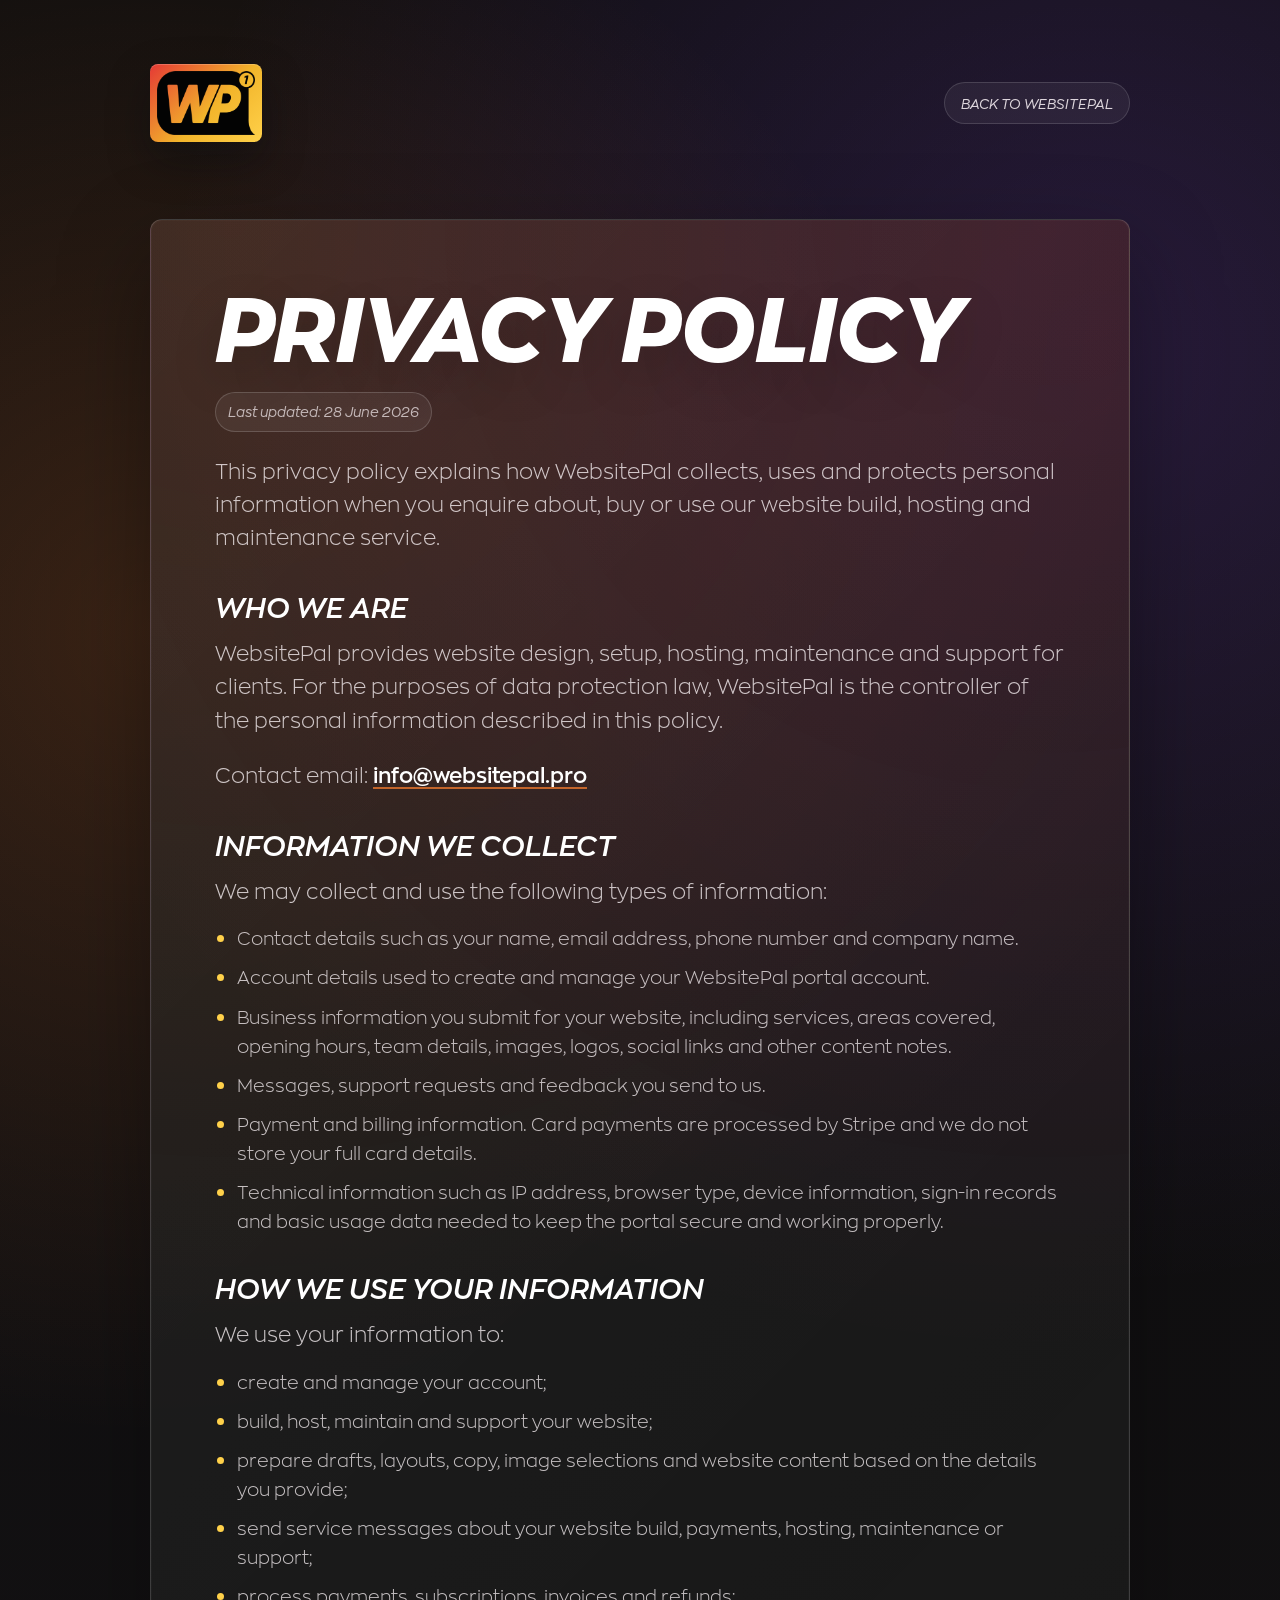
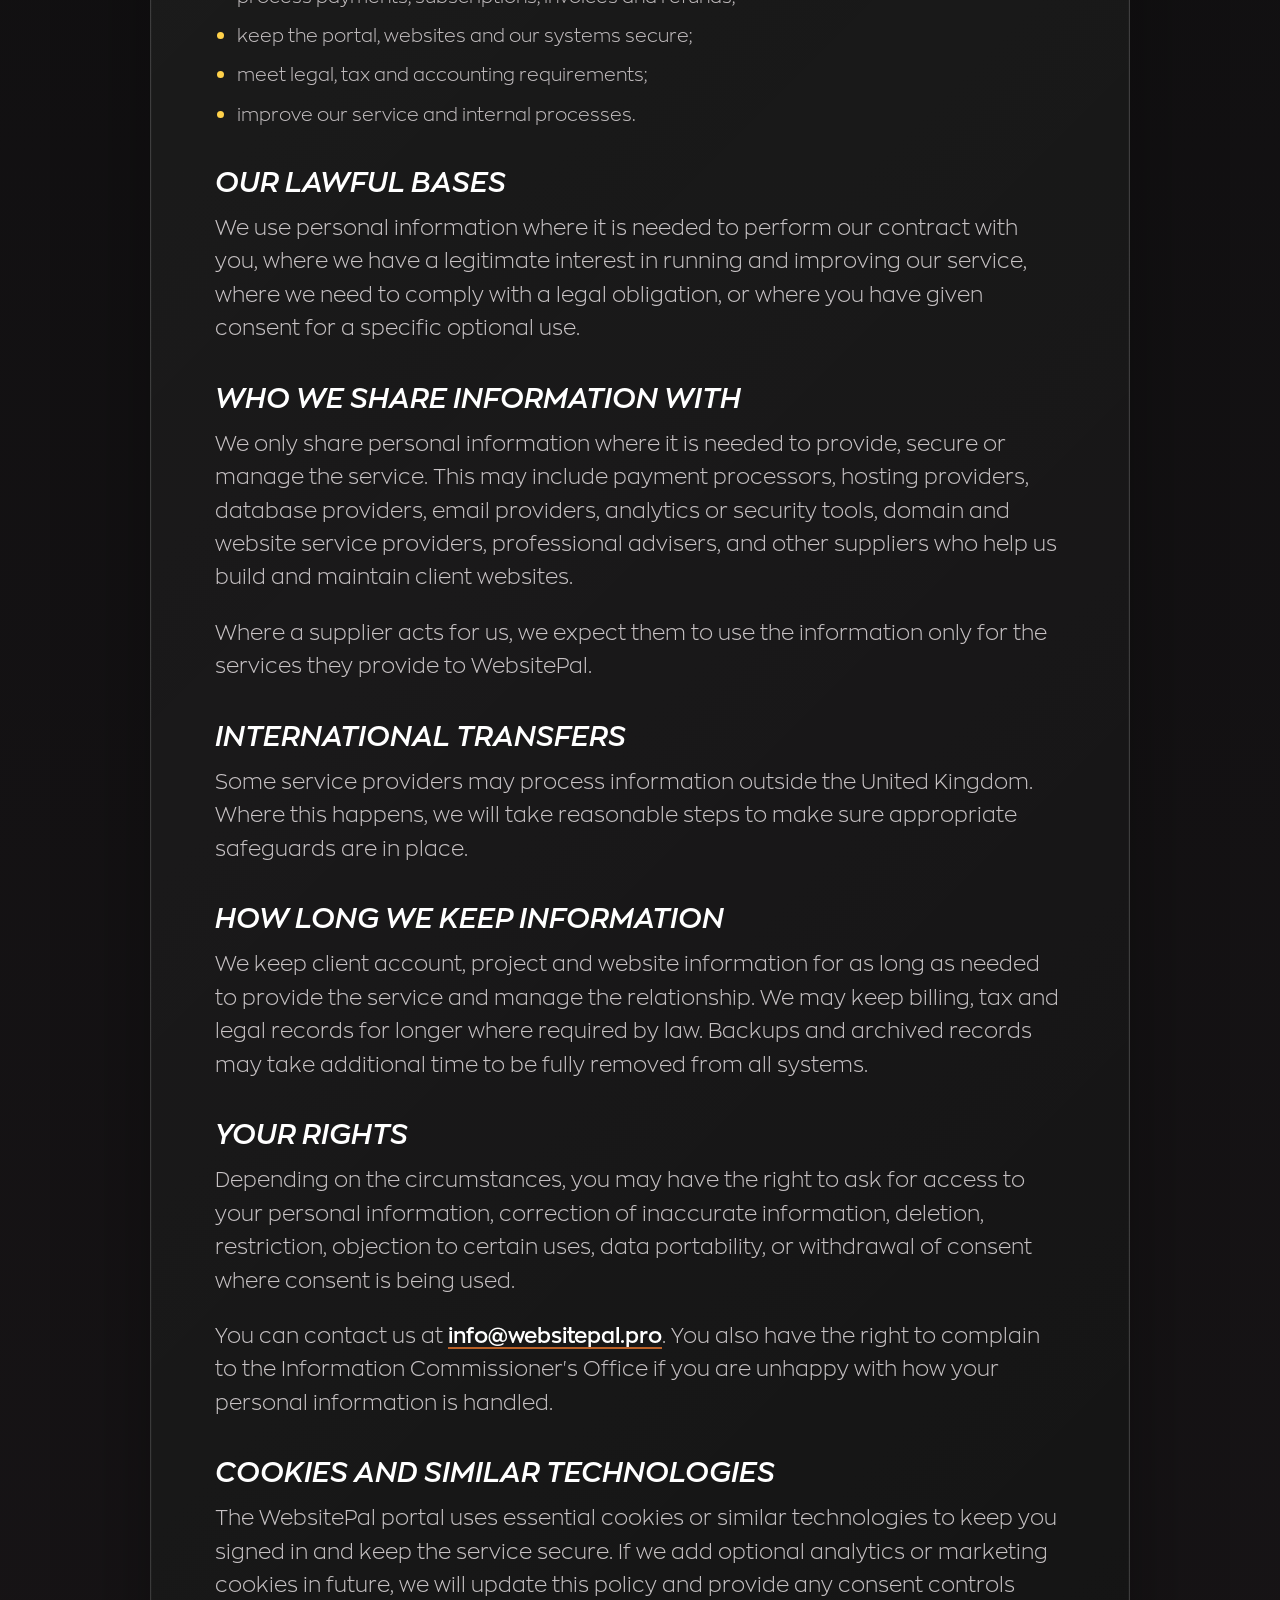
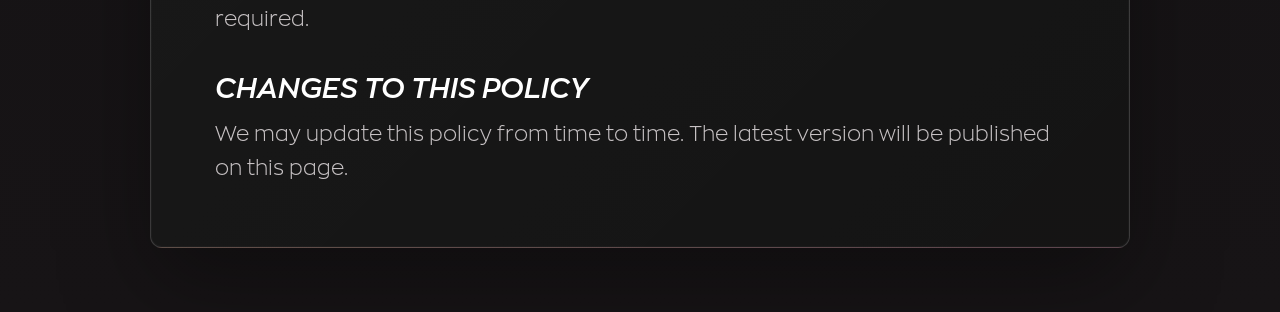
==== commit 2514f6bb: "Align landing SEO canonicals" ====
--- a/privacy-policy.html
+++ b/privacy-policy.html
@@ -5,11 +5,11 @@
   <meta name="viewport" content="width=device-width, initial-scale=1">
   <title>Privacy Policy | WebsitePal</title>
   <meta name="description" content="WebsitePal privacy policy for clients using the WebsitePal website build, hosting and maintenance service.">
-  <link rel="canonical" href="https://websitepal.pro/privacy-policy">
+  <link rel="canonical" href="https://www.websitepal.pro/privacy-policy">
   <meta name="robots" content="index, follow">
   <meta name="theme-color" content="#0d0d0e">
-  <link rel="icon" type="image/png" href="assets/WebsitePalFavi.png">
-  <link rel="apple-touch-icon" href="assets/WebsitePalFavi.png">
+  <link rel="icon" type="image/png" href="assets/WPfavi.png?v=20260706">
+  <link rel="apple-touch-icon" href="assets/WPfavi.png?v=20260706">
   <link rel="stylesheet" href="styles.css">
 </head>
 <body class="legal-page">
--- a/styles.css
+++ b/styles.css
@@ -2625,6 +2625,11 @@
         align-items: flex-start;
         flex-direction: column;
         gap: 14px;
+      }
+
+      .gallery-progress {
+        flex: 0 0 auto;
+        width: min(280px, 100%);
       }
 
       .feature-strip-wrap {
@@ -4582,3 +4587,356 @@
       font-weight: 600;
       font-style: normal;
     }
+
+    .sticky-logo {
+      border-radius: 22px 14px 0 22px;
+    }
+
+    .sticky-footer-links a {
+      display: grid;
+      grid-template-columns: 18px minmax(0, auto);
+      align-items: center;
+      justify-content: start;
+      gap: 10px;
+      width: fit-content;
+      text-align: left;
+    }
+
+    .sticky-footer-links i {
+      display: grid;
+      place-items: center;
+      width: 18px;
+      text-align: center;
+    }
+
+    .sticky-cta-copy strong,
+    .sticky-cta.is-expanded .sticky-cta-copy strong,
+    .sticky-cta.is-expanded .sticky-footer-cta .sticky-cta-copy strong {
+      font-weight: 800;
+      font-style: italic;
+      letter-spacing: var(--ls-hero, -0.012em);
+    }
+
+    .btn {
+      font-size: clamp(1.04rem, 0.96vw, 1.12rem);
+      font-weight: 600;
+      font-style: italic;
+      text-transform: uppercase;
+    }
+
+    @media (min-width: 861px) {
+      .nav-links {
+        padding-left: 26px;
+        padding-right: 26px;
+      }
+    }
+
+    .icon-strip-inner {
+      grid-template-columns: minmax(180px, 0.24fr) minmax(0, 1fr);
+      gap: 0;
+      align-items: center;
+      overflow: hidden;
+    }
+
+    .icon-strip-inner .strip-label {
+      min-height: 118px;
+      border-right: 1px solid rgba(255, 255, 255, 0.14);
+    }
+
+    .trade-rail {
+      position: relative;
+      display: grid;
+      gap: 10px;
+      min-width: 0;
+      padding: 18px 0 18px 24px;
+      overflow: hidden;
+      -webkit-mask-image: linear-gradient(90deg, transparent 0, #000 7%, #000 93%, transparent 100%);
+      mask-image: linear-gradient(90deg, transparent 0, #000 7%, #000 93%, transparent 100%);
+    }
+
+    .trade-row {
+      min-width: 0;
+      overflow: hidden;
+    }
+
+    .trade-track {
+      display: flex;
+      width: max-content;
+      gap: 10px;
+      animation: trade-marquee 42s linear infinite;
+      will-change: transform;
+    }
+
+    .trade-row-two .trade-track {
+      animation-duration: 48s;
+      animation-direction: reverse;
+    }
+
+    .trade-chip {
+      --trade-chip-a: rgba(73, 159, 255, 0.14);
+      --trade-chip-b: rgba(255, 255, 255, 0.03);
+      display: inline-flex;
+      align-items: center;
+      gap: 9px;
+      min-height: 38px;
+      border: 1px solid rgba(255, 255, 255, 0.13);
+      border-radius: 999px;
+      padding: 8px 13px 8px 11px;
+      background:
+        linear-gradient(135deg, var(--trade-chip-a), var(--trade-chip-b)),
+        rgba(7, 19, 31, 0.34);
+      color: rgba(255, 250, 240, 0.92);
+      font-size: clamp(0.84rem, 0.82vw, 0.98rem);
+      font-weight: 400;
+      font-style: italic;
+      line-height: 1;
+      white-space: nowrap;
+      box-shadow: inset 0 1px 0 rgba(255, 255, 255, 0.08);
+    }
+
+    .trade-chip i {
+      display: grid;
+      place-items: center;
+      width: 18px;
+      color: rgba(255, 255, 255, 0.92);
+      font-size: 0.95em;
+      line-height: 1;
+      text-shadow: 0 0 14px rgba(255, 255, 255, 0.14);
+    }
+
+    .trade-chip:nth-child(10n + 1) {
+      --trade-chip-a: rgba(73, 159, 255, 0.16);
+      --trade-chip-b: rgba(47, 219, 196, 0.06);
+    }
+
+    .trade-chip:nth-child(10n + 2) {
+      --trade-chip-a: rgba(255, 209, 74, 0.14);
+      --trade-chip-b: rgba(125, 224, 102, 0.06);
+    }
+
+    .trade-chip:nth-child(10n + 3) {
+      --trade-chip-a: rgba(229, 57, 53, 0.14);
+      --trade-chip-b: rgba(255, 118, 177, 0.06);
+    }
+
+    .trade-chip:nth-child(10n + 4) {
+      --trade-chip-a: rgba(165, 112, 255, 0.14);
+      --trade-chip-b: rgba(75, 188, 255, 0.06);
+    }
+
+    .trade-chip:nth-child(10n + 5) {
+      --trade-chip-a: rgba(255, 132, 65, 0.14);
+      --trade-chip-b: rgba(255, 221, 97, 0.06);
+    }
+
+    .trade-chip:nth-child(10n + 6) {
+      --trade-chip-a: rgba(55, 206, 142, 0.14);
+      --trade-chip-b: rgba(88, 171, 255, 0.06);
+    }
+
+    .trade-chip:nth-child(10n + 7) {
+      --trade-chip-a: rgba(255, 103, 103, 0.13);
+      --trade-chip-b: rgba(255, 187, 86, 0.06);
+    }
+
+    .trade-chip:nth-child(10n + 8) {
+      --trade-chip-a: rgba(86, 115, 255, 0.14);
+      --trade-chip-b: rgba(255, 93, 205, 0.06);
+    }
+
+    .trade-chip:nth-child(10n + 9) {
+      --trade-chip-a: rgba(48, 213, 255, 0.13);
+      --trade-chip-b: rgba(255, 255, 255, 0.035);
+    }
+
+    .trade-chip:nth-child(10n) {
+      --trade-chip-a: rgba(255, 180, 64, 0.13);
+      --trade-chip-b: rgba(229, 57, 53, 0.065);
+    }
+
+    @keyframes trade-marquee {
+      from {
+        transform: translate3d(0, 0, 0);
+      }
+
+      to {
+        transform: translate3d(calc(-50% - 5px), 0, 0);
+      }
+    }
+
+    @media (max-width: 860px) {
+      .icon-strip-inner {
+        grid-template-columns: 1fr;
+        overflow: hidden;
+      }
+
+      .icon-strip-inner .strip-label {
+        min-height: 0;
+        border-right: 0;
+        border-bottom: 1px solid rgba(255, 255, 255, 0.14);
+        padding-block: 18px;
+      }
+
+      .trade-rail {
+        padding: 18px 0 18px 14px;
+        overflow: hidden;
+        -webkit-mask-image: linear-gradient(90deg, transparent 0, #000 7%, #000 93%, transparent 100%);
+        mask-image: linear-gradient(90deg, transparent 0, #000 7%, #000 93%, transparent 100%);
+      }
+
+      .trade-row {
+        overflow: hidden;
+      }
+
+      .trade-track {
+        width: max-content;
+        flex-wrap: nowrap;
+        animation: trade-marquee 42s linear infinite;
+      }
+
+      .trade-row-two .trade-track {
+        animation-duration: 48s;
+        animation-direction: reverse;
+      }
+
+      .trade-track .trade-chip:nth-child(n + 11) {
+        display: inline-flex;
+      }
+    }
+
+    @media (prefers-reduced-motion: reduce) {
+      .trade-track {
+        animation: none;
+      }
+    }
+
+    .legal-card h1 {
+      font-weight: 800;
+      font-style: italic;
+      letter-spacing: var(--ls-display, -0.008em);
+      line-height: 0.96;
+      text-transform: uppercase;
+    }
+
+    .legal-doc h2 {
+      font-weight: 600;
+      font-style: italic;
+      letter-spacing: 0;
+      line-height: 1.08;
+      text-transform: uppercase;
+    }
+
+    .legal-back,
+    .legal-doc .legal-meta {
+      font-weight: 400;
+      font-style: italic;
+      letter-spacing: 0;
+    }
+
+    .legal-back {
+      text-transform: uppercase;
+      font-size: 0.86rem;
+    }
+
+    /*
+      Desktop hero fit.
+      Keeps the hero, trade strip and fixed CTA deliberate at different browser
+      heights: the strip is visible when there is room, then tucks under the CTA.
+    */
+    @media (min-width: 901px) {
+      :root {
+        --desktop-sticky-cta-height: 88px;
+        --desktop-trade-strip-content-height: 128px;
+        --desktop-trade-strip-height: 130px;
+        --desktop-hero-comfort-height: 650px;
+        --desktop-hero-fit-height: clamp(
+          var(--desktop-hero-comfort-height),
+          calc(100svh - var(--desktop-sticky-cta-height) - var(--desktop-trade-strip-height)),
+          820px
+        );
+      }
+
+      .hero-wrap,
+      .hero-inner {
+        min-height: var(--desktop-hero-fit-height);
+      }
+
+      .hero-copy {
+        padding-top: clamp(34px, 4.6svh, 52px);
+        padding-bottom: clamp(36px, 4.8svh, 64px);
+      }
+
+      .icon-strip-inner .strip-label,
+      .trade-rail {
+        min-height: var(--desktop-trade-strip-content-height);
+      }
+
+      .trade-rail {
+        align-content: center;
+      }
+    }
+
+    @media (min-width: 901px) and (max-height: 885px) {
+      .hero-wrap,
+      .hero-inner {
+        min-height: calc(100svh - var(--desktop-sticky-cta-height));
+      }
+
+      .hero-copy {
+        padding-top: clamp(24px, 3.6svh, 42px);
+        padding-bottom: clamp(28px, 4svh, 48px);
+      }
+
+      .hero-visual-image {
+        width: min(920px, 108%);
+      }
+
+      .sticky-cta:not(.is-expanded) .sticky-cta-bar {
+        min-height: var(--desktop-sticky-cta-height);
+        background:
+          linear-gradient(90deg, #e53935 0%, #e53935 66%, #ffd14a 100%),
+          linear-gradient(126deg, transparent 0 79%, rgba(255, 255, 255, 0.16) 79.05%, transparent 79.34%);
+        box-shadow: 0 -20px 52px rgba(2, 8, 14, 0.52);
+      }
+    }
+
+    @media (min-width: 901px) and (max-height: 760px) {
+      h1 {
+        font-size: clamp(4.05rem, 6.15vw, 7.25rem);
+      }
+
+      .subline {
+        margin-bottom: 26px;
+      }
+
+      .hero-visual-image {
+        width: min(850px, 102%);
+      }
+    }
+
+    @media (max-width: 1100px) {
+      .icon-strip-inner {
+        width: 100%;
+      }
+    }
+
+    @media (min-width: 861px) and (max-width: 1100px) {
+      .icon-strip-inner {
+        grid-template-columns: minmax(180px, 0.22fr) minmax(0, 1fr);
+      }
+
+      .icon-strip-inner .strip-label {
+        grid-column: auto;
+      }
+    }
+
+    @media (min-width: 681px) and (max-width: 1100px) {
+      .hero-wrap,
+      .hero-inner {
+        min-height: auto;
+      }
+
+      .hero-inner {
+        padding-bottom: clamp(34px, 5vw, 58px);
+      }
+    }
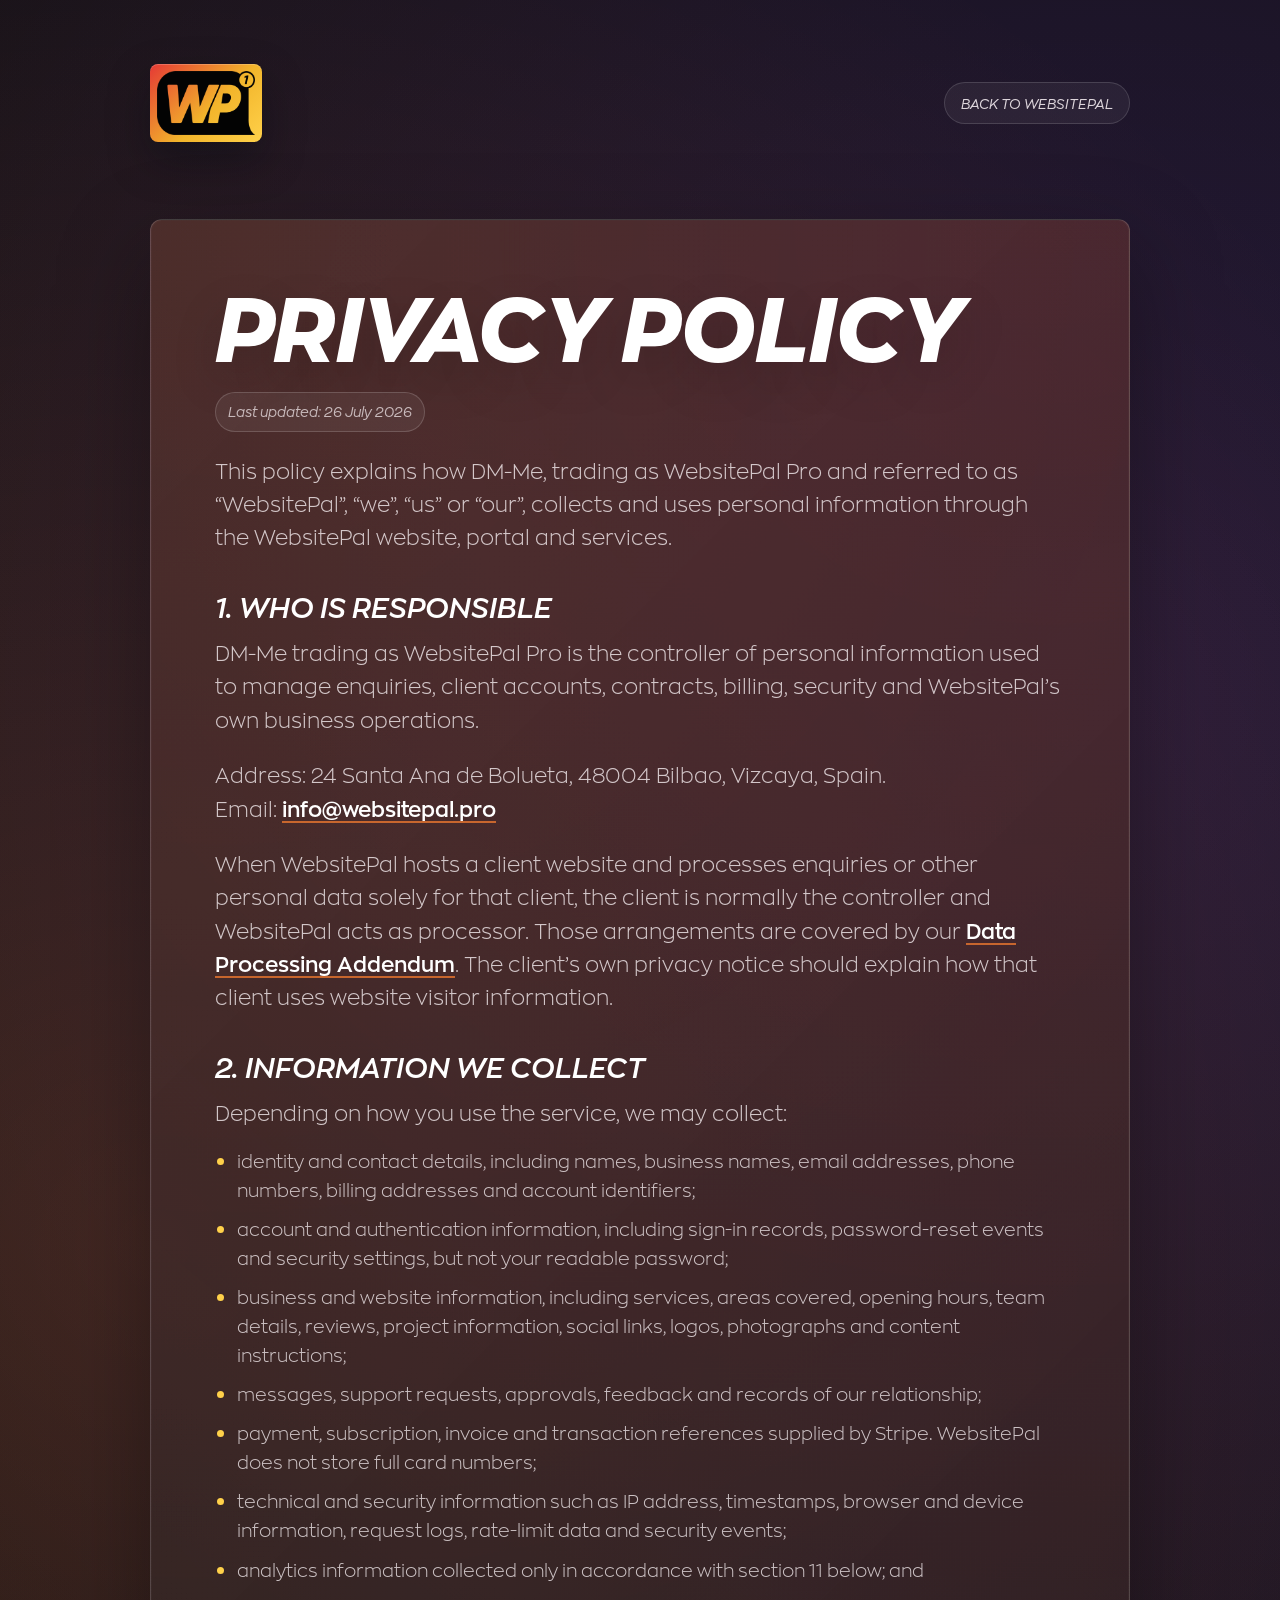
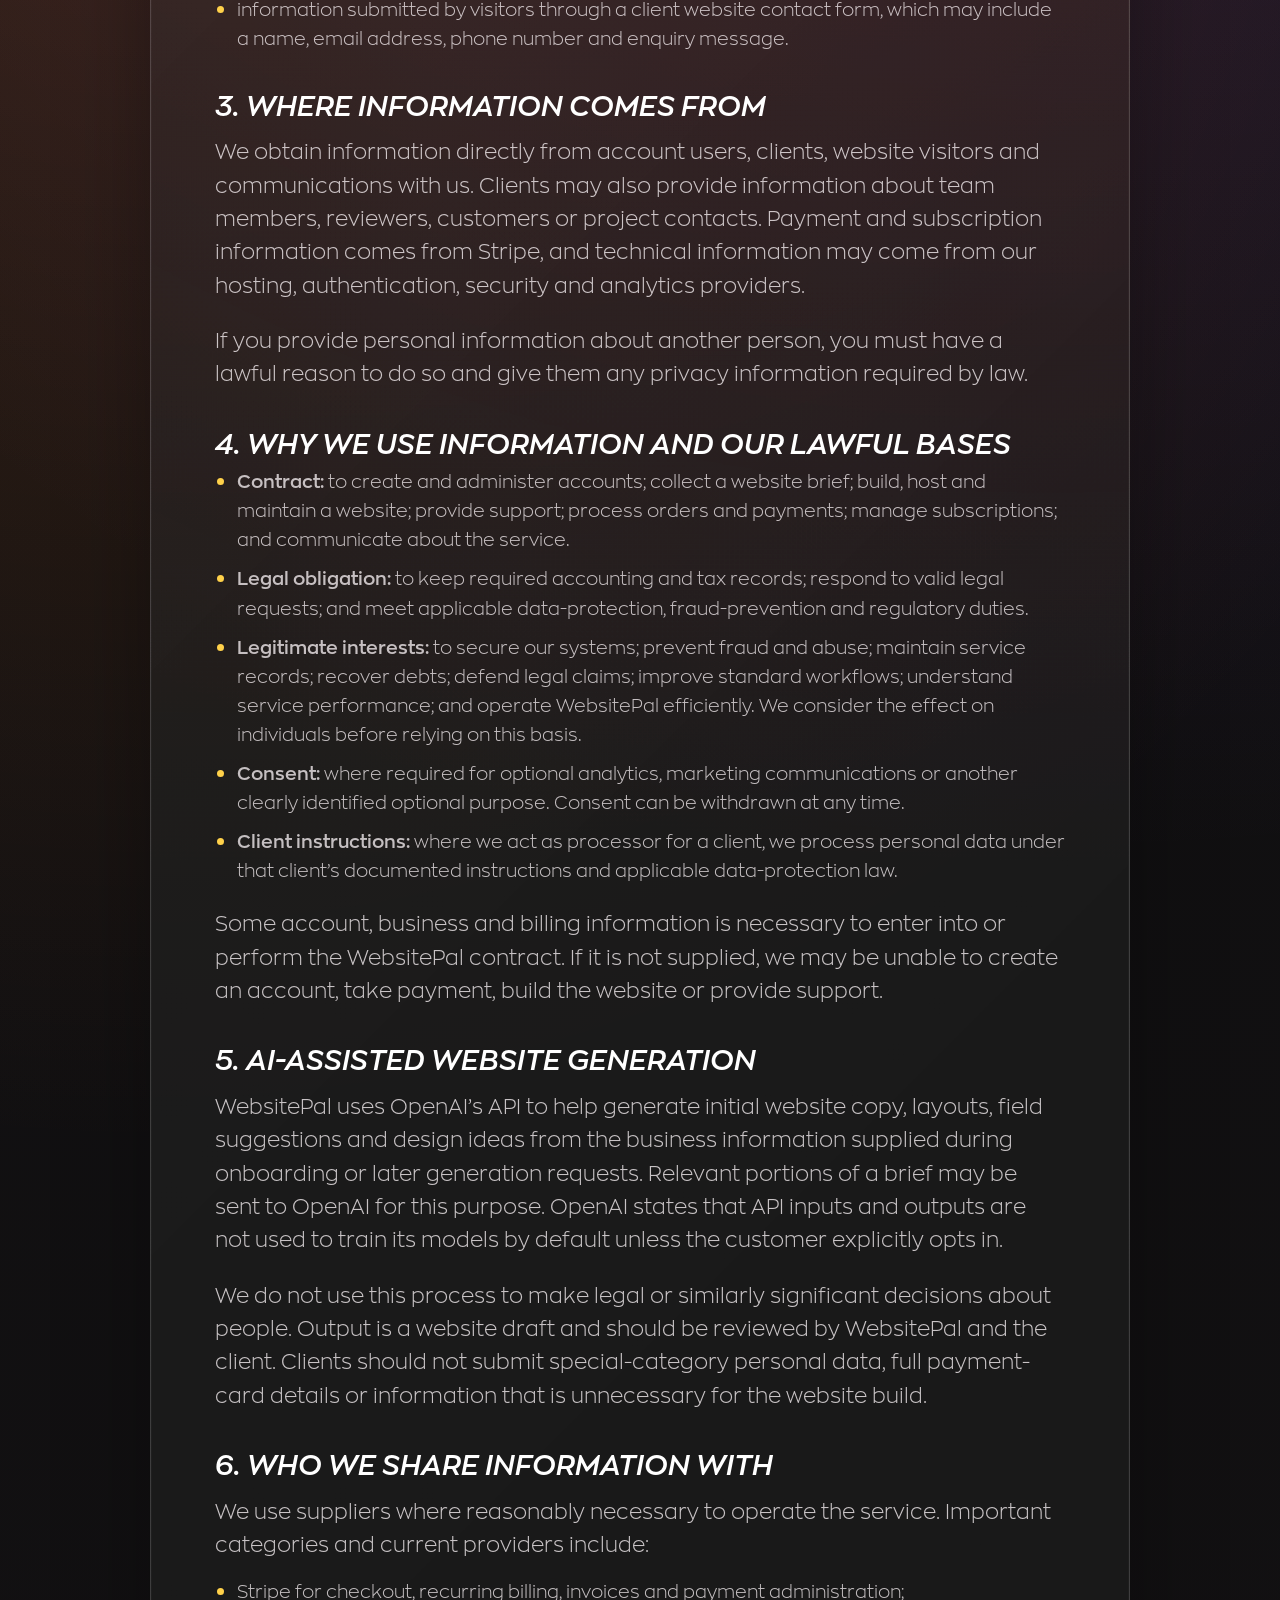
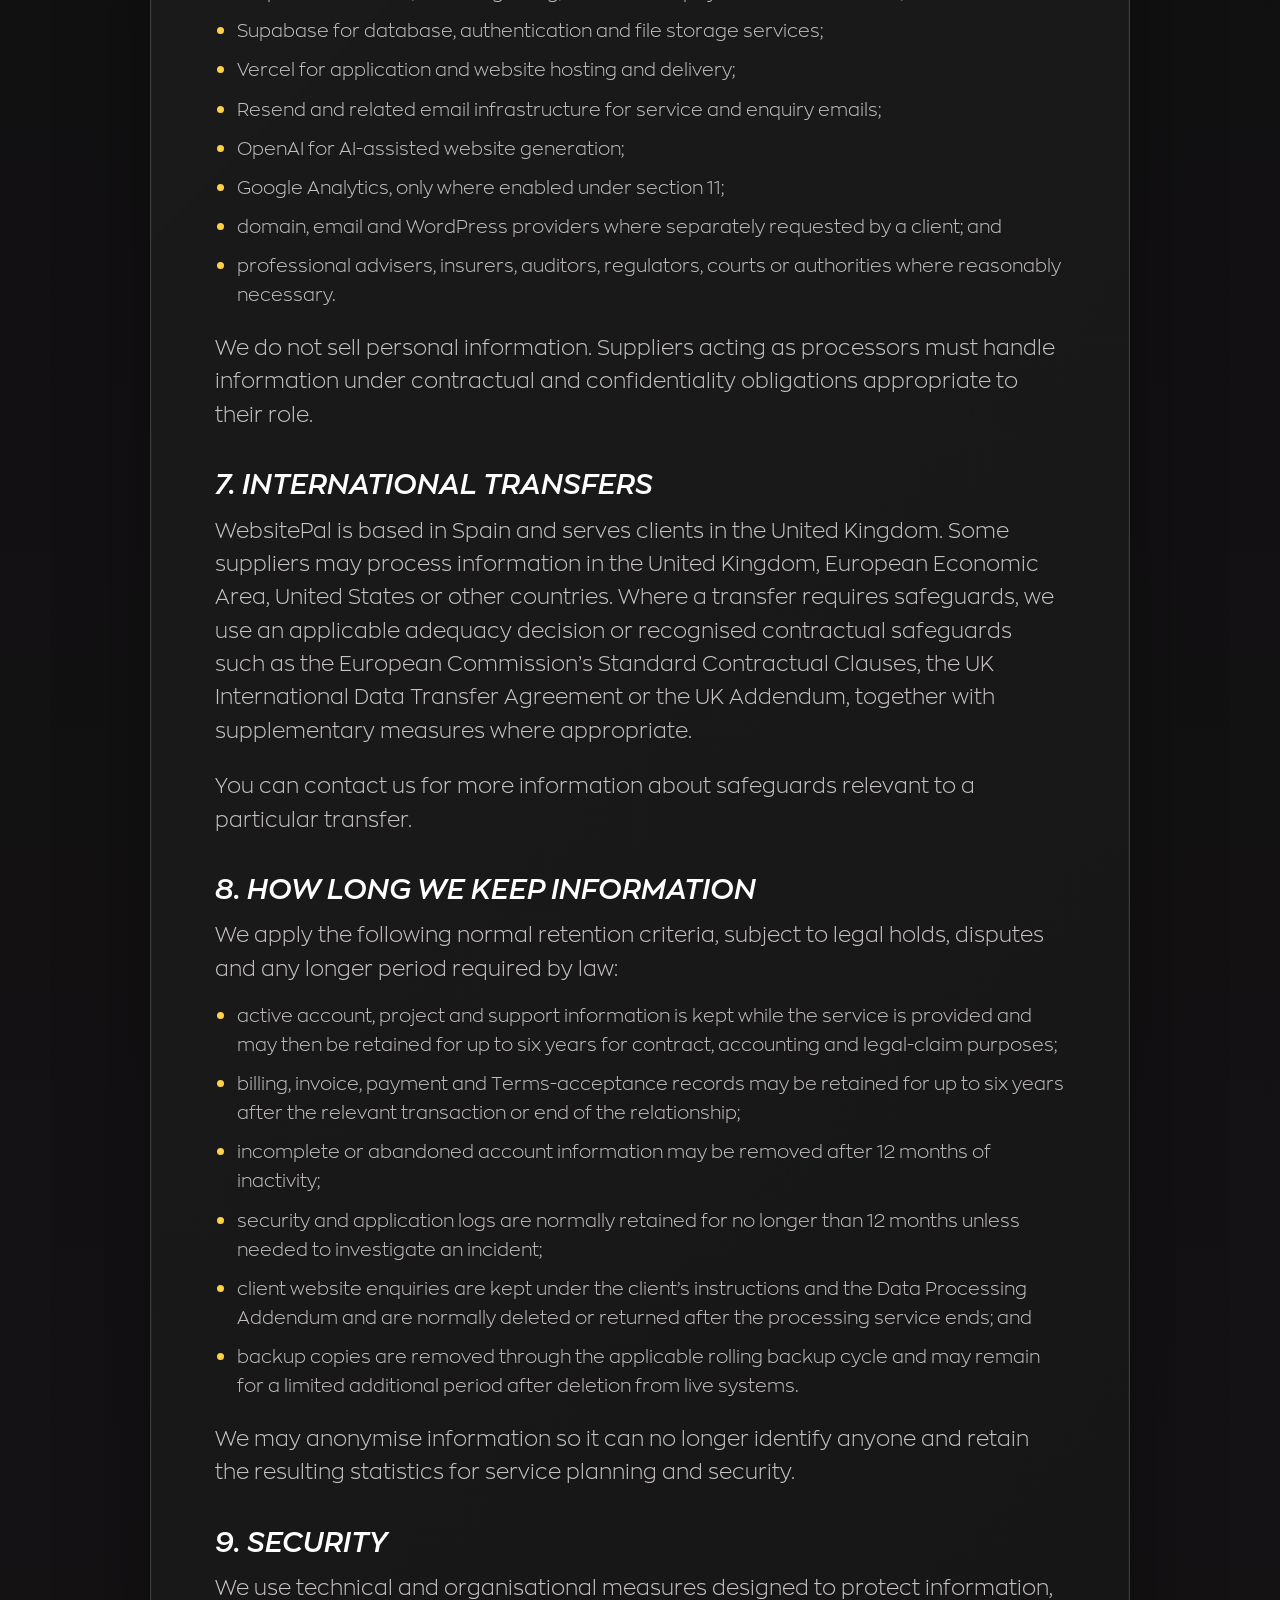
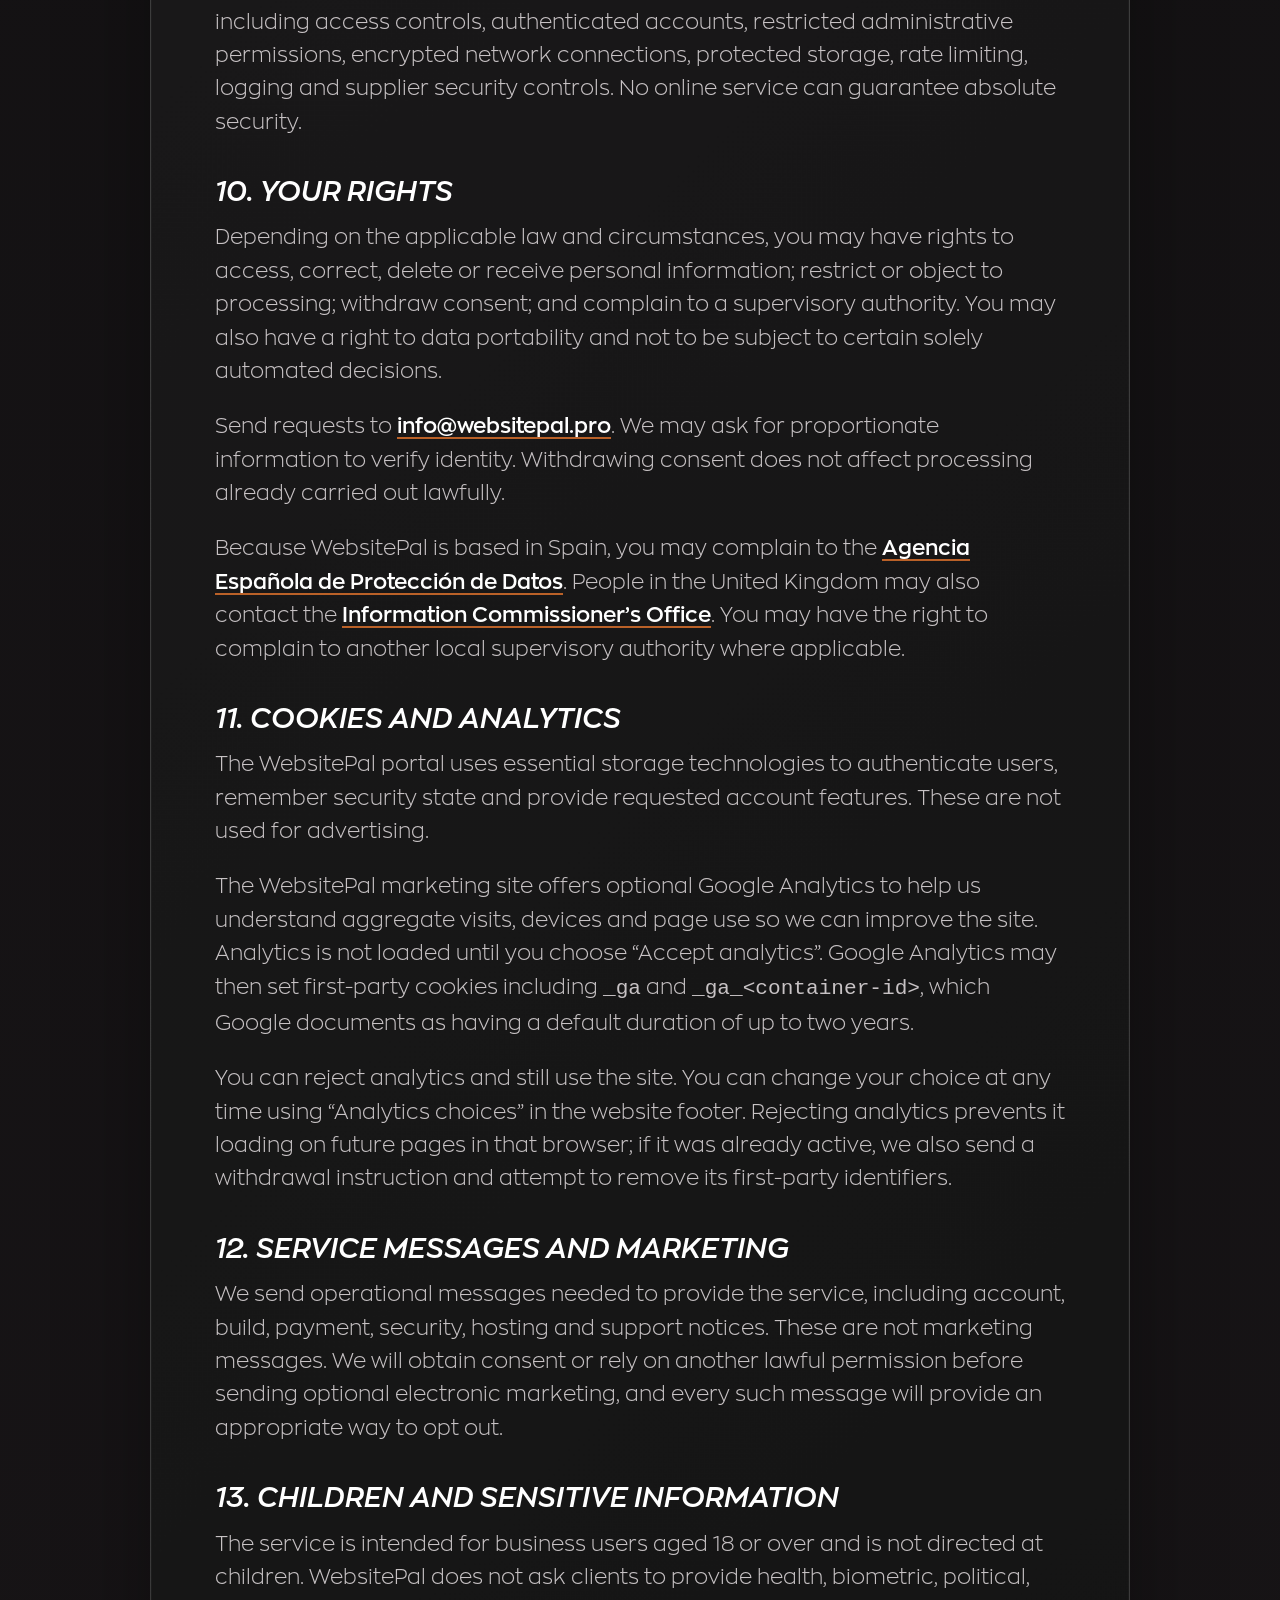
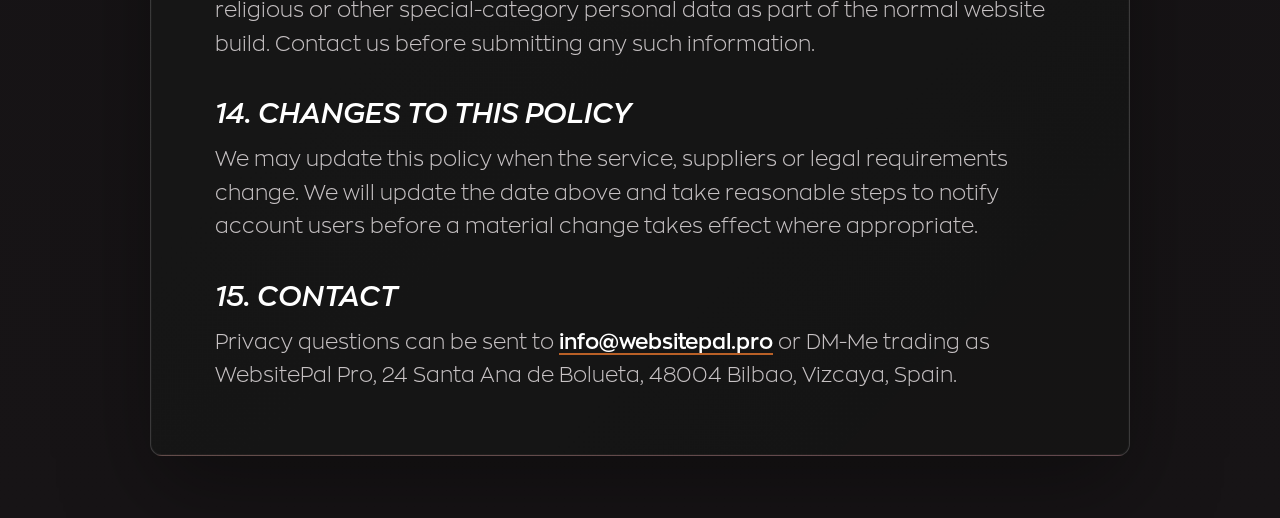
==== commit f100facc: "Strengthen legal policies and analytics consent" ====
--- a/privacy-policy.html
+++ b/privacy-policy.html
@@ -4,7 +4,7 @@
   <meta charset="utf-8">
   <meta name="viewport" content="width=device-width, initial-scale=1">
   <title>Privacy Policy | WebsitePal</title>
-  <meta name="description" content="WebsitePal privacy policy for clients using the WebsitePal website build, hosting and maintenance service.">
+  <meta name="description" content="WebsitePal privacy policy for clients, prospective clients and visitors using the WebsitePal website, portal and hosted services.">
   <link rel="canonical" href="https://www.websitepal.pro/privacy-policy">
   <meta name="robots" content="index, follow">
   <meta name="theme-color" content="#0d0d0e">
@@ -23,59 +23,99 @@
 
     <article class="legal-card legal-doc">
       <h1>Privacy Policy</h1>
-      <p class="legal-meta">Last updated: 28 June 2026</p>
-      <p>This privacy policy explains how WebsitePal collects, uses and protects personal information when you enquire about, buy or use our website build, hosting and maintenance service.</p>
+      <p class="legal-meta">Last updated: 26 July 2026</p>
+      <p>This policy explains how DM-Me, trading as WebsitePal Pro and referred to as “WebsitePal”, “we”, “us” or “our”, collects and uses personal information through the WebsitePal website, portal and services.</p>
 
-      <h2>Who We Are</h2>
-      <p>WebsitePal provides website design, setup, hosting, maintenance and support for clients. For the purposes of data protection law, WebsitePal is the controller of the personal information described in this policy.</p>
-      <p>Contact email: <a href="mailto:info@websitepal.pro">info@websitepal.pro</a></p>
+      <h2>1. Who Is Responsible</h2>
+      <p>DM-Me trading as WebsitePal Pro is the controller of personal information used to manage enquiries, client accounts, contracts, billing, security and WebsitePal’s own business operations.</p>
+      <p>Address: 24 Santa Ana de Bolueta, 48004 Bilbao, Vizcaya, Spain.<br>Email: <a href="mailto:info@websitepal.pro">info@websitepal.pro</a></p>
+      <p>When WebsitePal hosts a client website and processes enquiries or other personal data solely for that client, the client is normally the controller and WebsitePal acts as processor. Those arrangements are covered by our <a href="/data-processing-addendum">Data Processing Addendum</a>. The client’s own privacy notice should explain how that client uses website visitor information.</p>
 
-      <h2>Information We Collect</h2>
-      <p>We may collect and use the following types of information:</p>
+      <h2>2. Information We Collect</h2>
+      <p>Depending on how you use the service, we may collect:</p>
       <ul>
-        <li>Contact details such as your name, email address, phone number and company name.</li>
-        <li>Account details used to create and manage your WebsitePal portal account.</li>
-        <li>Business information you submit for your website, including services, areas covered, opening hours, team details, images, logos, social links and other content notes.</li>
-        <li>Messages, support requests and feedback you send to us.</li>
-        <li>Payment and billing information. Card payments are processed by Stripe and we do not store your full card details.</li>
-        <li>Technical information such as IP address, browser type, device information, sign-in records and basic usage data needed to keep the portal secure and working properly.</li>
+        <li>identity and contact details, including names, business names, email addresses, phone numbers, billing addresses and account identifiers;</li>
+        <li>account and authentication information, including sign-in records, password-reset events and security settings, but not your readable password;</li>
+        <li>business and website information, including services, areas covered, opening hours, team details, reviews, project information, social links, logos, photographs and content instructions;</li>
+        <li>messages, support requests, approvals, feedback and records of our relationship;</li>
+        <li>payment, subscription, invoice and transaction references supplied by Stripe. WebsitePal does not store full card numbers;</li>
+        <li>technical and security information such as IP address, timestamps, browser and device information, request logs, rate-limit data and security events;</li>
+        <li>analytics information collected only in accordance with section 11 below; and</li>
+        <li>information submitted by visitors through a client website contact form, which may include a name, email address, phone number and enquiry message.</li>
       </ul>
 
-      <h2>How We Use Your Information</h2>
-      <p>We use your information to:</p>
+      <h2>3. Where Information Comes From</h2>
+      <p>We obtain information directly from account users, clients, website visitors and communications with us. Clients may also provide information about team members, reviewers, customers or project contacts. Payment and subscription information comes from Stripe, and technical information may come from our hosting, authentication, security and analytics providers.</p>
+      <p>If you provide personal information about another person, you must have a lawful reason to do so and give them any privacy information required by law.</p>
+
+      <h2>4. Why We Use Information And Our Lawful Bases</h2>
       <ul>
-        <li>create and manage your account;</li>
-        <li>build, host, maintain and support your website;</li>
-        <li>prepare drafts, layouts, copy, image selections and website content based on the details you provide;</li>
-        <li>send service messages about your website build, payments, hosting, maintenance or support;</li>
-        <li>process payments, subscriptions, invoices and refunds;</li>
-        <li>keep the portal, websites and our systems secure;</li>
-        <li>meet legal, tax and accounting requirements;</li>
-        <li>improve our service and internal processes.</li>
+        <li><strong>Contract:</strong> to create and administer accounts; collect a website brief; build, host and maintain a website; provide support; process orders and payments; manage subscriptions; and communicate about the service.</li>
+        <li><strong>Legal obligation:</strong> to keep required accounting and tax records; respond to valid legal requests; and meet applicable data-protection, fraud-prevention and regulatory duties.</li>
+        <li><strong>Legitimate interests:</strong> to secure our systems; prevent fraud and abuse; maintain service records; recover debts; defend legal claims; improve standard workflows; understand service performance; and operate WebsitePal efficiently. We consider the effect on individuals before relying on this basis.</li>
+        <li><strong>Consent:</strong> where required for optional analytics, marketing communications or another clearly identified optional purpose. Consent can be withdrawn at any time.</li>
+        <li><strong>Client instructions:</strong> where we act as processor for a client, we process personal data under that client’s documented instructions and applicable data-protection law.</li>
       </ul>
+      <p>Some account, business and billing information is necessary to enter into or perform the WebsitePal contract. If it is not supplied, we may be unable to create an account, take payment, build the website or provide support.</p>
 
-      <h2>Our Lawful Bases</h2>
-      <p>We use personal information where it is needed to perform our contract with you, where we have a legitimate interest in running and improving our service, where we need to comply with a legal obligation, or where you have given consent for a specific optional use.</p>
+      <h2>5. AI-Assisted Website Generation</h2>
+      <p>WebsitePal uses OpenAI’s API to help generate initial website copy, layouts, field suggestions and design ideas from the business information supplied during onboarding or later generation requests. Relevant portions of a brief may be sent to OpenAI for this purpose. OpenAI states that API inputs and outputs are not used to train its models by default unless the customer explicitly opts in.</p>
+      <p>We do not use this process to make legal or similarly significant decisions about people. Output is a website draft and should be reviewed by WebsitePal and the client. Clients should not submit special-category personal data, full payment-card details or information that is unnecessary for the website build.</p>
 
-      <h2>Who We Share Information With</h2>
-      <p>We only share personal information where it is needed to provide, secure or manage the service. This may include payment processors, hosting providers, database providers, email providers, analytics or security tools, domain and website service providers, professional advisers, and other suppliers who help us build and maintain client websites.</p>
-      <p>Where a supplier acts for us, we expect them to use the information only for the services they provide to WebsitePal.</p>
+      <h2>6. Who We Share Information With</h2>
+      <p>We use suppliers where reasonably necessary to operate the service. Important categories and current providers include:</p>
+      <ul>
+        <li>Stripe for checkout, recurring billing, invoices and payment administration;</li>
+        <li>Supabase for database, authentication and file storage services;</li>
+        <li>Vercel for application and website hosting and delivery;</li>
+        <li>Resend and related email infrastructure for service and enquiry emails;</li>
+        <li>OpenAI for AI-assisted website generation;</li>
+        <li>Google Analytics, only where enabled under section 11;</li>
+        <li>domain, email and WordPress providers where separately requested by a client; and</li>
+        <li>professional advisers, insurers, auditors, regulators, courts or authorities where reasonably necessary.</li>
+      </ul>
+      <p>We do not sell personal information. Suppliers acting as processors must handle information under contractual and confidentiality obligations appropriate to their role.</p>
 
-      <h2>International Transfers</h2>
-      <p>Some service providers may process information outside the United Kingdom. Where this happens, we will take reasonable steps to make sure appropriate safeguards are in place.</p>
+      <h2>7. International Transfers</h2>
+      <p>WebsitePal is based in Spain and serves clients in the United Kingdom. Some suppliers may process information in the United Kingdom, European Economic Area, United States or other countries. Where a transfer requires safeguards, we use an applicable adequacy decision or recognised contractual safeguards such as the European Commission’s Standard Contractual Clauses, the UK International Data Transfer Agreement or the UK Addendum, together with supplementary measures where appropriate.</p>
+      <p>You can contact us for more information about safeguards relevant to a particular transfer.</p>
 
-      <h2>How Long We Keep Information</h2>
-      <p>We keep client account, project and website information for as long as needed to provide the service and manage the relationship. We may keep billing, tax and legal records for longer where required by law. Backups and archived records may take additional time to be fully removed from all systems.</p>
+      <h2>8. How Long We Keep Information</h2>
+      <p>We apply the following normal retention criteria, subject to legal holds, disputes and any longer period required by law:</p>
+      <ul>
+        <li>active account, project and support information is kept while the service is provided and may then be retained for up to six years for contract, accounting and legal-claim purposes;</li>
+        <li>billing, invoice, payment and Terms-acceptance records may be retained for up to six years after the relevant transaction or end of the relationship;</li>
+        <li>incomplete or abandoned account information may be removed after 12 months of inactivity;</li>
+        <li>security and application logs are normally retained for no longer than 12 months unless needed to investigate an incident;</li>
+        <li>client website enquiries are kept under the client’s instructions and the Data Processing Addendum and are normally deleted or returned after the processing service ends; and</li>
+        <li>backup copies are removed through the applicable rolling backup cycle and may remain for a limited additional period after deletion from live systems.</li>
+      </ul>
+      <p>We may anonymise information so it can no longer identify anyone and retain the resulting statistics for service planning and security.</p>
 
-      <h2>Your Rights</h2>
-      <p>Depending on the circumstances, you may have the right to ask for access to your personal information, correction of inaccurate information, deletion, restriction, objection to certain uses, data portability, or withdrawal of consent where consent is being used.</p>
-      <p>You can contact us at <a href="mailto:info@websitepal.pro">info@websitepal.pro</a>. You also have the right to complain to the Information Commissioner's Office if you are unhappy with how your personal information is handled.</p>
+      <h2>9. Security</h2>
+      <p>We use technical and organisational measures designed to protect information, including access controls, authenticated accounts, restricted administrative permissions, encrypted network connections, protected storage, rate limiting, logging and supplier security controls. No online service can guarantee absolute security.</p>
 
-      <h2>Cookies And Similar Technologies</h2>
-      <p>The WebsitePal portal uses essential cookies or similar technologies to keep you signed in and keep the service secure. If we add optional analytics or marketing cookies in future, we will update this policy and provide any consent controls required.</p>
+      <h2>10. Your Rights</h2>
+      <p>Depending on the applicable law and circumstances, you may have rights to access, correct, delete or receive personal information; restrict or object to processing; withdraw consent; and complain to a supervisory authority. You may also have a right to data portability and not to be subject to certain solely automated decisions.</p>
+      <p>Send requests to <a href="mailto:info@websitepal.pro">info@websitepal.pro</a>. We may ask for proportionate information to verify identity. Withdrawing consent does not affect processing already carried out lawfully.</p>
+      <p>Because WebsitePal is based in Spain, you may complain to the <a href="https://www.aepd.es/" target="_blank" rel="noopener noreferrer">Agencia Española de Protección de Datos</a>. People in the United Kingdom may also contact the <a href="https://ico.org.uk/make-a-complaint/" target="_blank" rel="noopener noreferrer">Information Commissioner’s Office</a>. You may have the right to complain to another local supervisory authority where applicable.</p>
 
-      <h2>Changes To This Policy</h2>
-      <p>We may update this policy from time to time. The latest version will be published on this page.</p>
+      <h2 id="cookies-and-analytics">11. Cookies And Analytics</h2>
+      <p>The WebsitePal portal uses essential storage technologies to authenticate users, remember security state and provide requested account features. These are not used for advertising.</p>
+      <p>The WebsitePal marketing site offers optional Google Analytics to help us understand aggregate visits, devices and page use so we can improve the site. Analytics is not loaded until you choose “Accept analytics”. Google Analytics may then set first-party cookies including <code>_ga</code> and <code>_ga_&lt;container-id&gt;</code>, which Google documents as having a default duration of up to two years.</p>
+      <p>You can reject analytics and still use the site. You can change your choice at any time using “Analytics choices” in the website footer. Rejecting analytics prevents it loading on future pages in that browser; if it was already active, we also send a withdrawal instruction and attempt to remove its first-party identifiers.</p>
+
+      <h2>12. Service Messages And Marketing</h2>
+      <p>We send operational messages needed to provide the service, including account, build, payment, security, hosting and support notices. These are not marketing messages. We will obtain consent or rely on another lawful permission before sending optional electronic marketing, and every such message will provide an appropriate way to opt out.</p>
+
+      <h2>13. Children And Sensitive Information</h2>
+      <p>The service is intended for business users aged 18 or over and is not directed at children. WebsitePal does not ask clients to provide health, biometric, political, religious or other special-category personal data as part of the normal website build. Contact us before submitting any such information.</p>
+
+      <h2>14. Changes To This Policy</h2>
+      <p>We may update this policy when the service, suppliers or legal requirements change. We will update the date above and take reasonable steps to notify account users before a material change takes effect where appropriate.</p>
+
+      <h2>15. Contact</h2>
+      <p>Privacy questions can be sent to <a href="mailto:info@websitepal.pro">info@websitepal.pro</a> or DM-Me trading as WebsitePal Pro, 24 Santa Ana de Bolueta, 48004 Bilbao, Vizcaya, Spain.</p>
     </article>
   </main>
 </body>
--- a/styles.css
+++ b/styles.css
@@ -54,6 +54,15 @@
 
     @font-face {
       font-family: "Zona Pro";
+      src: url("assets/fonts/ZonaPro-BoldItalic.woff2") format("woff2"),
+        url("assets/fonts/ZonaPro-BoldItalic.woff") format("woff");
+      font-weight: 700;
+      font-style: italic;
+      font-display: swap;
+    }
+
+    @font-face {
+      font-family: "Zona Pro";
       src: url("assets/fonts/ZonaPro-ExtraBold.woff2") format("woff2"),
         url("assets/fonts/ZonaPro-ExtraBold.woff") format("woff");
       font-weight: 800;
@@ -76,6 +85,15 @@
         url("assets/fonts/ZonaPro-Ultra.woff") format("woff");
       font-weight: 900;
       font-style: normal;
+      font-display: swap;
+    }
+
+    @font-face {
+      font-family: "Zona Pro";
+      src: url("assets/fonts/ZonaPro-UltraItalic.woff2") format("woff2"),
+        url("assets/fonts/ZonaPro-UltraItalic.woff") format("woff");
+      font-weight: 900;
+      font-style: italic;
       font-display: swap;
     }
 
@@ -327,7 +345,7 @@
       background: var(--logo-tile);
       box-shadow: 0 18px 46px rgba(0, 0, 0, 0.28);
       line-height: 1;
-      transition: width 220ms ease, height 220ms ease, border-radius 220ms ease, transform 220ms ease, box-shadow 220ms ease;
+      transition: width 220ms ease, height 220ms ease, border-radius 220ms ease, transform 220ms ease, box-shadow 220ms ease, top 220ms ease, right 220ms ease;
     }
 
     .site-logo img {
@@ -1713,21 +1731,6 @@
         rgba(13, 13, 14, 0.84);
     }
 
-    .pricing-card:before {
-      content: "WordPress";
-      position: absolute;
-      top: 18px;
-      right: -10px;
-      color: rgba(255, 255, 255, 0.035);
-      font-size: clamp(3.4rem, 5.8vw, 7.8rem);
-      font-weight: 1000;
-      font-style: italic;
-      line-height: 1;
-      letter-spacing: -0.09em;
-      text-transform: uppercase;
-      pointer-events: none;
-    }
-
     .pricing-kicker {
       display: inline-flex;
       width: max-content;
@@ -2082,6 +2085,17 @@
       white-space: nowrap;
     }
 
+    .sticky-cta-actions {
+      display: flex;
+      align-items: center;
+      justify-content: flex-end;
+      gap: 10px;
+    }
+
+    .sticky-cta .sticky-whatsapp-action i {
+      color: #25d366;
+    }
+
     .sticky-cta-more {
       display: grid;
       gap: 0;
@@ -2166,11 +2180,14 @@
     .sticky-whatsapp-icon {
       display: grid;
       place-items: center;
-      width: 46px;
-      height: 46px;
-      border-radius: 10px;
-      background: rgba(37, 211, 102, 0.13);
-      color: #7ff1a7;
+      flex: 0 0 44px;
+      width: 44px;
+      height: 44px;
+      border-radius: 999px;
+      background:
+        radial-gradient(circle at 30% 20%, rgba(255, 255, 255, 0.15), transparent 36%),
+        linear-gradient(135deg, rgba(255, 129, 47, 0.28), rgba(255, 46, 141, 0.18));
+      color: var(--yellow);
     }
 
     .sticky-whatsapp-icon svg {
@@ -2341,6 +2358,109 @@
       color: rgba(255, 248, 251, 0.86);
       font-size: 0.86rem;
       font-weight: 860;
+    }
+
+    .analytics-choice-link {
+      display: inline-flex;
+      align-items: center;
+      gap: 8px;
+      border: 0;
+      padding: 0;
+      background: transparent;
+      color: rgba(255, 248, 251, 0.86);
+      font: inherit;
+      font-size: 0.86rem;
+      font-weight: 860;
+      cursor: pointer;
+    }
+
+    .analytics-consent {
+      position: fixed;
+      z-index: 2000;
+      right: clamp(16px, 3vw, 38px);
+      bottom: clamp(16px, 3vw, 38px);
+      display: grid;
+      grid-template-columns: minmax(0, 1fr) auto;
+      align-items: center;
+      gap: 24px;
+      width: min(720px, calc(100% - 32px));
+      border: 1px solid rgba(255, 255, 255, 0.16);
+      border-radius: 20px;
+      padding: 22px;
+      background: rgba(7, 19, 31, 0.98);
+      color: #fff;
+      box-shadow: 0 26px 70px rgba(0, 0, 0, 0.42);
+    }
+
+    .analytics-consent[hidden] {
+      display: none;
+    }
+
+    .analytics-consent-copy {
+      display: grid;
+      gap: 7px;
+    }
+
+    .analytics-consent-copy strong {
+      font-size: 1.08rem;
+      font-weight: 800;
+    }
+
+    .analytics-consent-copy p {
+      margin: 0;
+      color: rgba(255, 255, 255, 0.76);
+      font-size: 0.92rem;
+      line-height: 1.45;
+    }
+
+    .analytics-consent-copy a {
+      width: fit-content;
+      color: #ffd14a;
+      font-size: 0.82rem;
+      font-weight: 700;
+      text-decoration: underline;
+      text-underline-offset: 3px;
+    }
+
+    .analytics-consent-actions {
+      display: flex;
+      gap: 10px;
+    }
+
+    .analytics-consent-actions button {
+      min-height: 44px;
+      border-radius: 999px;
+      padding: 10px 16px;
+      font: inherit;
+      font-size: 0.8rem;
+      font-weight: 800;
+      cursor: pointer;
+    }
+
+    .analytics-consent-reject {
+      border: 1px solid rgba(255, 255, 255, 0.3);
+      background: transparent;
+      color: #fff;
+    }
+
+    .analytics-consent-accept {
+      border: 0;
+      background: linear-gradient(105deg, #e53935, #ffd14a);
+      color: #07131f;
+    }
+
+    @media (max-width: 680px) {
+      .analytics-consent {
+        right: 16px;
+        bottom: 16px;
+        grid-template-columns: 1fr;
+        gap: 16px;
+      }
+
+      .analytics-consent-actions {
+        display: grid;
+        grid-template-columns: repeat(2, minmax(0, 1fr));
+      }
     }
 
     @media (prefers-reduced-motion: reduce) {
@@ -3961,24 +4081,12 @@
       border-left: 1px solid rgba(255, 255, 255, 0.11);
     }
 
-    .sticky-whatsapp-icon i {
-      font-size: 1.45rem;
-      line-height: 1;
-    }
-
+    .sticky-whatsapp-icon,
     .sticky-contact-icon {
       background:
         radial-gradient(circle at 30% 20%, rgba(255, 255, 255, 0.15), transparent 36%),
         linear-gradient(135deg, rgba(229, 57, 53, 0.32), rgba(18, 104, 166, 0.2));
       color: var(--yellow);
-    }
-
-    .btn-primary {
-      color: #07131f;
-    }
-
-    .btn-primary:hover {
-      color: #07131f;
     }
 
     .sticky-whatsapp-copy .sticky-whatsapp-number {
@@ -4004,6 +4112,7 @@
       transform: none;
     }
 
+    .sticky-whatsapp-icon i,
     .sticky-contact-icon i,
     .sticky-footer-links i {
       font-size: 1rem;
@@ -4283,7 +4392,7 @@
       background-image:
         linear-gradient(90deg, rgba(7, 19, 31, 0.26) 0%, rgba(7, 19, 31, 0.36) 34%, rgba(7, 19, 31, 0.72) 67%, rgba(7, 19, 31, 0.98) 100%),
         linear-gradient(180deg, rgba(7, 19, 31, 0.1) 0%, rgba(7, 19, 31, 0.72) 100%),
-        url("assets/hero-trade-blueprint-bg.jpg");
+        url("assets/hero-trade-blueprint-bg.webp");
       background-position:
         center,
         center,
@@ -4331,7 +4440,7 @@
 
     /*
       Section blueprint textures.
-      These low-contrast JPGs keep the trade-signage direction moving through
+      These low-contrast WebPs keep the trade-signage direction moving through
       the page without competing with the cards, screenshots or CTA text.
     */
     .examples-section,
@@ -4362,7 +4471,7 @@
         linear-gradient(180deg, rgba(247, 251, 255, 0.82), rgba(247, 251, 255, 0.9)),
         radial-gradient(ellipse at 14% 22%, rgba(229, 57, 53, 0.09), transparent 36%),
         radial-gradient(ellipse at 88% 14%, rgba(18, 104, 166, 0.11), transparent 38%),
-        url("assets/section-light-blueprint-bg.jpg");
+        url("assets/section-light-blueprint-bg.webp");
       background-position:
         center,
         center,
@@ -4409,7 +4518,7 @@
         linear-gradient(90deg, rgba(7, 19, 31, 0.86) 0%, rgba(7, 19, 31, 0.68) 44%, rgba(7, 19, 31, 0.92) 100%),
         radial-gradient(ellipse at 28% 18%, rgba(229, 57, 53, 0.18), transparent 42%),
         radial-gradient(ellipse at 74% 34%, rgba(18, 104, 166, 0.2), transparent 46%),
-        url("assets/section-why-blueprint-bg.jpg");
+        url("assets/section-why-blueprint-bg.webp");
       background-position:
         center,
         center,
@@ -4443,7 +4552,7 @@
         linear-gradient(90deg, rgba(7, 19, 31, 0.92) 0%, rgba(7, 19, 31, 0.68) 52%, rgba(7, 19, 31, 0.88) 100%),
         radial-gradient(ellipse at 22% 26%, rgba(229, 57, 53, 0.18), transparent 40%),
         radial-gradient(ellipse at 86% 18%, rgba(255, 209, 74, 0.08), transparent 34%),
-        url("assets/section-pricing-blueprint-bg.jpg");
+        url("assets/section-pricing-blueprint-bg.webp");
       background-position:
         center,
         center,
@@ -4470,7 +4579,7 @@
         linear-gradient(180deg, rgba(7, 19, 31, 0.88), rgba(7, 19, 31, 0.96)),
         radial-gradient(ellipse at 14% 14%, rgba(229, 57, 53, 0.22), transparent 38%),
         radial-gradient(ellipse at 86% 24%, rgba(18, 104, 166, 0.28), transparent 42%),
-        url("assets/section-cta-blueprint-bg.jpg") center bottom / cover no-repeat,
+        url("assets/section-cta-blueprint-bg.webp") center bottom / cover no-repeat,
         #07131f;
     }
 
@@ -4478,7 +4587,7 @@
       background:
         linear-gradient(90deg, rgba(229, 57, 53, 0.92) 0%, rgba(229, 57, 53, 0.84) 62%, rgba(255, 209, 74, 0.86) 100%),
         linear-gradient(126deg, transparent 0 79%, rgba(255, 255, 255, 0.16) 79.05%, transparent 79.34%),
-        url("assets/section-cta-blueprint-bg.jpg") center / cover no-repeat;
+        url("assets/section-cta-blueprint-bg.webp") center / cover no-repeat;
     }
 
     @media (max-width: 900px) {
@@ -4602,6 +4711,16 @@
       text-align: left;
     }
 
+    .sticky-footer-links .analytics-choice-link {
+      display: grid;
+      grid-template-columns: 18px minmax(0, auto);
+      align-items: center;
+      justify-content: start;
+      gap: 10px;
+      width: fit-content;
+      text-align: left;
+    }
+
     .sticky-footer-links i {
       display: grid;
       place-items: center;
@@ -4673,8 +4792,8 @@
     }
 
     .trade-chip {
-      --trade-chip-a: rgba(73, 159, 255, 0.14);
-      --trade-chip-b: rgba(255, 255, 255, 0.03);
+      --trade-chip-a: rgba(255, 209, 74, 0.15);
+      --trade-chip-b: rgba(229, 57, 53, 0.045);
       display: inline-flex;
       align-items: center;
       gap: 9px;
@@ -4698,60 +4817,15 @@
       display: grid;
       place-items: center;
       width: 18px;
-      color: rgba(255, 255, 255, 0.92);
-      font-size: 0.95em;
+      color: rgba(255, 255, 255, 0.86);
+      font-size: 0.82em;
       line-height: 1;
-      text-shadow: 0 0 14px rgba(255, 255, 255, 0.14);
-    }
-
-    .trade-chip:nth-child(10n + 1) {
-      --trade-chip-a: rgba(73, 159, 255, 0.16);
-      --trade-chip-b: rgba(47, 219, 196, 0.06);
-    }
-
-    .trade-chip:nth-child(10n + 2) {
-      --trade-chip-a: rgba(255, 209, 74, 0.14);
-      --trade-chip-b: rgba(125, 224, 102, 0.06);
-    }
-
-    .trade-chip:nth-child(10n + 3) {
-      --trade-chip-a: rgba(229, 57, 53, 0.14);
-      --trade-chip-b: rgba(255, 118, 177, 0.06);
-    }
-
-    .trade-chip:nth-child(10n + 4) {
-      --trade-chip-a: rgba(165, 112, 255, 0.14);
-      --trade-chip-b: rgba(75, 188, 255, 0.06);
-    }
-
-    .trade-chip:nth-child(10n + 5) {
-      --trade-chip-a: rgba(255, 132, 65, 0.14);
-      --trade-chip-b: rgba(255, 221, 97, 0.06);
-    }
-
-    .trade-chip:nth-child(10n + 6) {
-      --trade-chip-a: rgba(55, 206, 142, 0.14);
-      --trade-chip-b: rgba(88, 171, 255, 0.06);
-    }
-
-    .trade-chip:nth-child(10n + 7) {
-      --trade-chip-a: rgba(255, 103, 103, 0.13);
-      --trade-chip-b: rgba(255, 187, 86, 0.06);
-    }
-
-    .trade-chip:nth-child(10n + 8) {
-      --trade-chip-a: rgba(86, 115, 255, 0.14);
-      --trade-chip-b: rgba(255, 93, 205, 0.06);
-    }
-
-    .trade-chip:nth-child(10n + 9) {
-      --trade-chip-a: rgba(48, 213, 255, 0.13);
-      --trade-chip-b: rgba(255, 255, 255, 0.035);
-    }
-
-    .trade-chip:nth-child(10n) {
-      --trade-chip-a: rgba(255, 180, 64, 0.13);
-      --trade-chip-b: rgba(229, 57, 53, 0.065);
+      text-shadow: 0 0 10px rgba(255, 255, 255, 0.1);
+    }
+
+    .trade-chip:nth-child(even) {
+      --trade-chip-a: rgba(229, 57, 53, 0.15);
+      --trade-chip-b: rgba(255, 209, 74, 0.045);
     }
 
     @keyframes trade-marquee {
@@ -4940,3 +5014,343 @@
         padding-bottom: clamp(34px, 5vw, 58px);
       }
     }
+
+    .site-logo,
+    .sticky-logo {
+      border: 0;
+      border-radius: 0;
+      background: transparent;
+      padding: 0;
+      box-shadow: none;
+      aspect-ratio: 512 / 338;
+    }
+
+    .site-logo {
+      width: clamp(104px, 8vw, 142px);
+      height: auto;
+    }
+
+    .site-logo img,
+    .sticky-logo img {
+      width: 100%;
+      height: 100%;
+      object-fit: contain;
+    }
+
+    .site-header.is-scrolled .site-logo {
+      width: 98px;
+      height: auto;
+      padding: 6px;
+      border: 0;
+      border-radius: 0 0 0 14px;
+      background: rgba(7, 19, 31, 0.82);
+      box-shadow: 0 18px 42px rgba(0, 0, 0, 0.34);
+      backdrop-filter: blur(16px);
+    }
+
+    .sticky-logo {
+      width: 136px;
+      height: auto;
+    }
+
+    @media (max-width: 680px) {
+      .nav-links {
+        display: none;
+      }
+    }
+
+    @media (max-width: 480px) {
+      .site-nav {
+        grid-template-columns: 1fr;
+      }
+
+      .site-logo {
+        width: 98px;
+      }
+
+      .site-header:not(.is-scrolled) .site-nav {
+        padding-top: 5px;
+      }
+
+      .site-header:not(.is-scrolled) .site-logo {
+        margin-right: 5px;
+      }
+
+      .site-header.is-scrolled .site-logo {
+        width: 86px;
+        padding: 5px;
+        background: rgba(2, 10, 18, 0.96);
+      }
+    }
+
+    /* Keep the brand mark comfortably inset, then dock it as a floating sticky control. */
+    .site-header:not(.is-scrolled) .site-nav {
+      padding-top: clamp(12px, 1vw, 18px);
+    }
+
+    .site-header.is-scrolled .site-logo {
+      top: clamp(8px, 0.6vw, 12px);
+      right: clamp(8px, 0.6vw, 12px);
+      border-radius: 14px;
+      background: transparent;
+      box-shadow: none;
+      backdrop-filter: none;
+    }
+
+
+    .value-icon,
+    .value-item:nth-child(2n) .value-icon,
+    .value-item:nth-child(3n) .value-icon {
+      color: var(--yellow);
+    }
+
+    .value-icon i {
+      display: inline-block;
+      background: linear-gradient(135deg, var(--yellow) 8%, var(--pink) 92%);
+      -webkit-background-clip: text;
+      background-clip: text;
+      color: transparent;
+    }
+
+    .icon-strip-inner .strip-label,
+    .feature-copy strong,
+    .process-number,
+    .process-card h3,
+    .process-detail-copy h3,
+    .value-item h3 {
+      font-weight: 600;
+      font-style: italic;
+      text-transform: uppercase;
+    }
+
+    .nav-links {
+      border: 0;
+      border-radius: 0;
+      padding: 0;
+      background: transparent;
+      box-shadow: none;
+      backdrop-filter: none;
+    }
+
+    .nav-links a {
+      gap: 8px;
+      font-weight: 600;
+      font-style: italic;
+      text-transform: uppercase;
+    }
+
+    .nav-links a:before {
+      content: "";
+      flex: 0 0 5px;
+      width: 5px;
+      height: 5px;
+      border-radius: 999px;
+      background: linear-gradient(135deg, var(--yellow), #e53935);
+      box-shadow: 0 0 10px rgba(255, 209, 74, 0.24);
+      opacity: 0.72;
+      transform: scale(0.82);
+      transition: opacity 180ms ease, transform 180ms ease;
+    }
+
+    .nav-links a:after {
+      content: none;
+    }
+
+    .nav-links a:hover:before,
+    .nav-links a:focus-visible:before {
+      opacity: 1;
+      transform: scale(1);
+    }
+
+    .feature-card {
+      align-items: start;
+    }
+
+    .process-card h3,
+    .process-detail-copy h3 {
+      font-weight: 800;
+    }
+
+    .process-number {
+      font-weight: 900;
+    }
+
+    /* Portal-inspired button interactions for the landing page. */
+    .btn:hover {
+      transform: none;
+    }
+
+    .btn-primary,
+    .sticky-cta .btn-primary {
+      border-color: transparent;
+      background-color: #e53935;
+      background-image: linear-gradient(
+        105deg,
+        #e53935 0%,
+        #e53935 38%,
+        #f2b52b 62%,
+        #ffd14a 100%
+      );
+      background-position: left center;
+      background-repeat: no-repeat;
+      background-size: 220% 100%;
+      color: white;
+      box-shadow: 0 20px 48px rgba(229, 57, 53, 0.3);
+      transition:
+        background-position 480ms cubic-bezier(0.22, 1, 0.36, 1),
+        border-color 220ms ease,
+        box-shadow 240ms ease,
+        transform 240ms ease;
+    }
+
+    .btn-secondary {
+      border-color: rgba(255, 209, 74, 0.72);
+      background-color: rgba(7, 19, 31, 0.62);
+      background-image: linear-gradient(var(--yellow), var(--yellow));
+      background-position: left bottom;
+      background-repeat: no-repeat;
+      background-size: 100% 0;
+      color: white;
+      transition:
+        background-size 280ms cubic-bezier(0.22, 1, 0.36, 1),
+        border-color 220ms ease,
+        box-shadow 240ms ease,
+        color 220ms ease,
+        transform 240ms ease;
+    }
+
+    @media (hover: hover) and (pointer: fine) {
+      .btn-primary:hover {
+        background-position: right center;
+        color: #07131f;
+        box-shadow: 0 26px 58px rgba(229, 57, 53, 0.38);
+        transform: translateY(-2px);
+      }
+
+      .btn-secondary:hover {
+        border-color: var(--yellow);
+        background-size: 100% 100%;
+        color: #07131f;
+        box-shadow: 0 20px 42px rgba(255, 209, 74, 0.2);
+        transform: translateY(-2px);
+      }
+    }
+
+    .btn-primary:focus-visible {
+      background-position: right center;
+      color: #07131f;
+      box-shadow: 0 0 0 4px rgba(255, 209, 74, 0.24), 0 26px 58px rgba(229, 57, 53, 0.38);
+      outline: 2px solid var(--yellow);
+      outline-offset: 3px;
+      transform: translateY(-2px);
+    }
+
+    /* Sticky CTA hierarchy: calm dark bar, bright primary action, light WhatsApp action. */
+    .sticky-cta .btn-primary {
+      background-color: #07131f;
+      background-image: linear-gradient(
+        105deg,
+        #07131f 0%,
+        #07131f 38%,
+        #0d2a42 62%,
+        #102f49 100%
+      );
+      color: #fff;
+      box-shadow: 0 20px 48px rgba(2, 8, 14, 0.34);
+    }
+
+    @media (hover: hover) and (pointer: fine) {
+      .sticky-cta .btn-primary:hover {
+        color: #fff;
+        box-shadow: 0 26px 58px rgba(2, 8, 14, 0.44);
+      }
+    }
+
+    .sticky-cta .btn-primary:focus-visible {
+      color: #fff;
+      box-shadow: 0 0 0 4px rgba(255, 209, 74, 0.24), 0 26px 58px rgba(2, 8, 14, 0.44);
+    }
+
+    .btn-secondary:focus-visible {
+      border-color: var(--yellow);
+      background-size: 100% 100%;
+      color: #07131f;
+      box-shadow: 0 0 0 4px rgba(255, 209, 74, 0.2), 0 20px 42px rgba(255, 209, 74, 0.2);
+      outline: 2px solid var(--yellow);
+      outline-offset: 3px;
+      transform: translateY(-2px);
+    }
+
+    @media (prefers-reduced-motion: reduce) {
+      .btn-primary,
+      .btn-secondary {
+        transition: none;
+      }
+
+      .btn-primary:hover,
+      .btn-primary:focus-visible,
+      .btn-secondary:hover,
+      .btn-secondary:focus-visible {
+        transform: none;
+      }
+    }
+
+    @media (max-width: 680px) {
+      .sticky-cta-actions {
+        display: grid;
+        grid-template-columns: repeat(2, minmax(0, 1fr));
+        width: 100%;
+      }
+
+      .sticky-cta-actions .btn {
+        min-width: 0;
+        padding-inline: 14px;
+        font-size: 0.84rem;
+      }
+    }
+
+    .sticky-cta:not(.is-expanded) .sticky-cta-bar,
+    .sticky-cta.is-expanded .sticky-cta-bar,
+    .sticky-footer-cta {
+      background:
+        radial-gradient(circle at 88% 0%, rgba(18, 104, 166, 0.22), transparent 36%),
+        linear-gradient(105deg, #07131f 0%, #0a1d2e 55%, #0d2a42 100%);
+      box-shadow: 0 -18px 48px rgba(2, 8, 14, 0.42), inset 0 1px 0 rgba(255, 255, 255, 0.08);
+    }
+
+    .sticky-cta .sticky-cta-actions .btn-primary:not(.sticky-whatsapp-action) {
+      border: 0;
+      background-color: #e53935;
+      background-image: linear-gradient(105deg, #e53935 0%, #e53935 38%, #f2b52b 62%, #ffd14a 100%);
+      background-size: 220% 100%;
+      background-position: left center;
+      color: #fff;
+      box-shadow: 0 16px 36px rgba(229, 57, 53, 0.3);
+    }
+
+    .sticky-cta .sticky-whatsapp-action {
+      border-color: rgba(255, 255, 255, 0.78);
+      background: rgba(255, 255, 255, 0.96);
+      color: #07131f;
+      box-shadow: 0 14px 32px rgba(2, 8, 14, 0.24);
+    }
+
+    @media (hover: hover) and (pointer: fine) {
+      .sticky-cta .sticky-cta-actions .btn-primary:not(.sticky-whatsapp-action):hover {
+        background-position: right center;
+        color: #07131f;
+        box-shadow: 0 20px 44px rgba(229, 57, 53, 0.38);
+      }
+
+      .sticky-cta .sticky-whatsapp-action:hover {
+        border-color: #25d366;
+        background: #fff;
+        color: #07131f;
+        box-shadow: 0 18px 40px rgba(37, 211, 102, 0.2);
+      }
+    }
+
+    .sticky-cta .sticky-cta-actions .btn-primary:not(.sticky-whatsapp-action):focus-visible,
+    .sticky-cta .sticky-whatsapp-action:focus-visible {
+      color: #07131f;
+    }
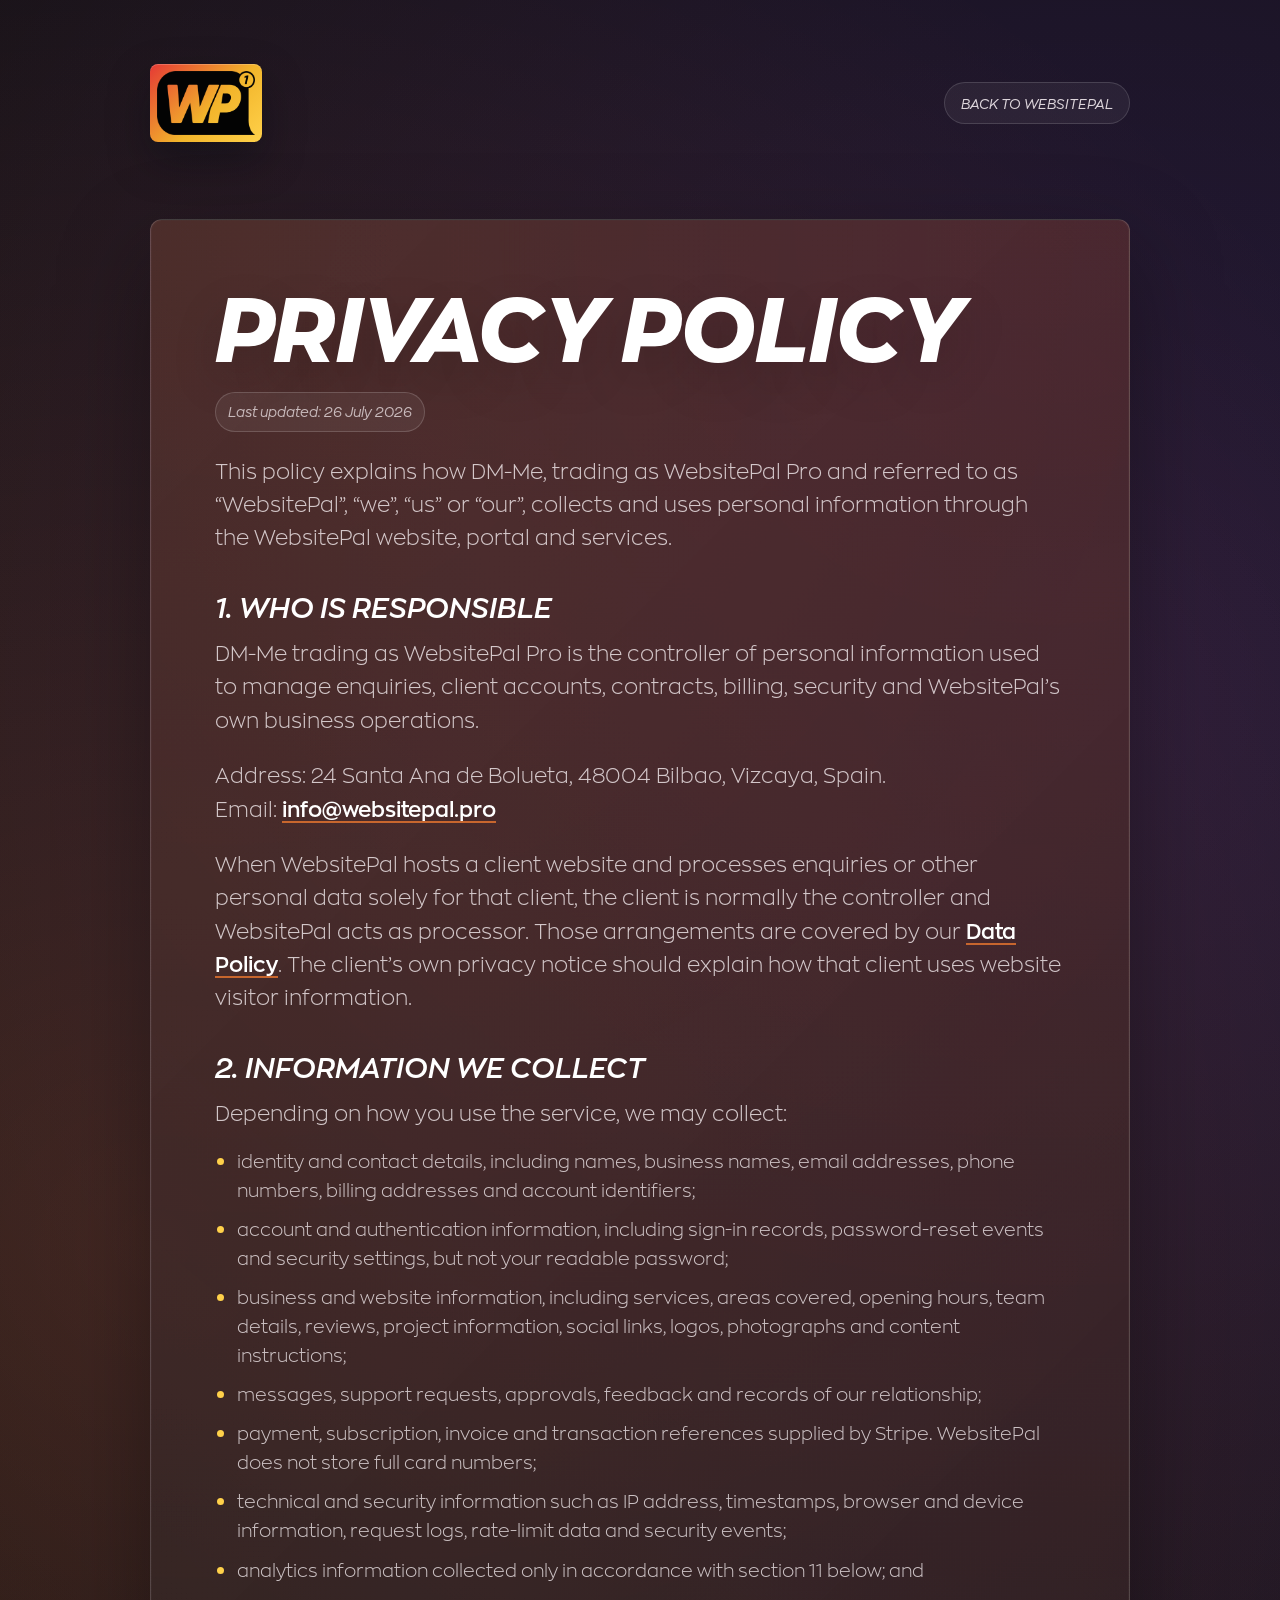
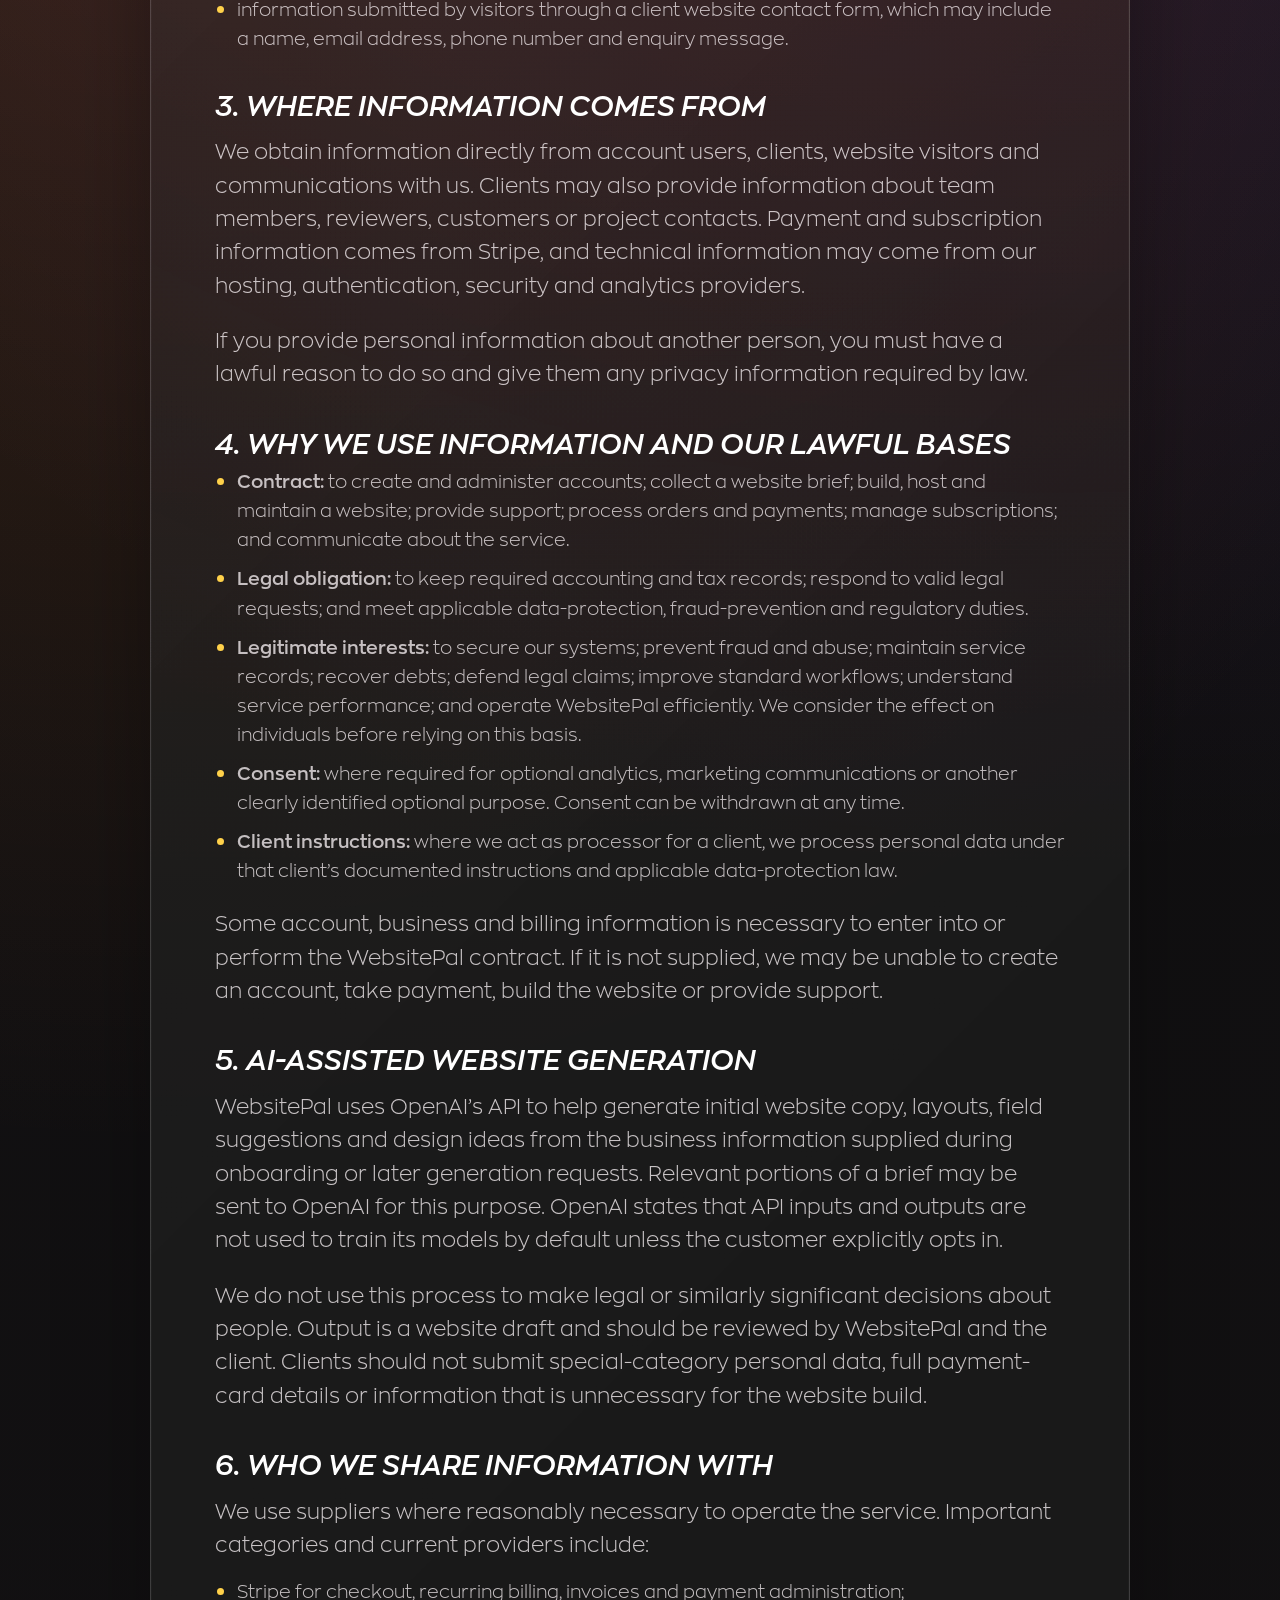
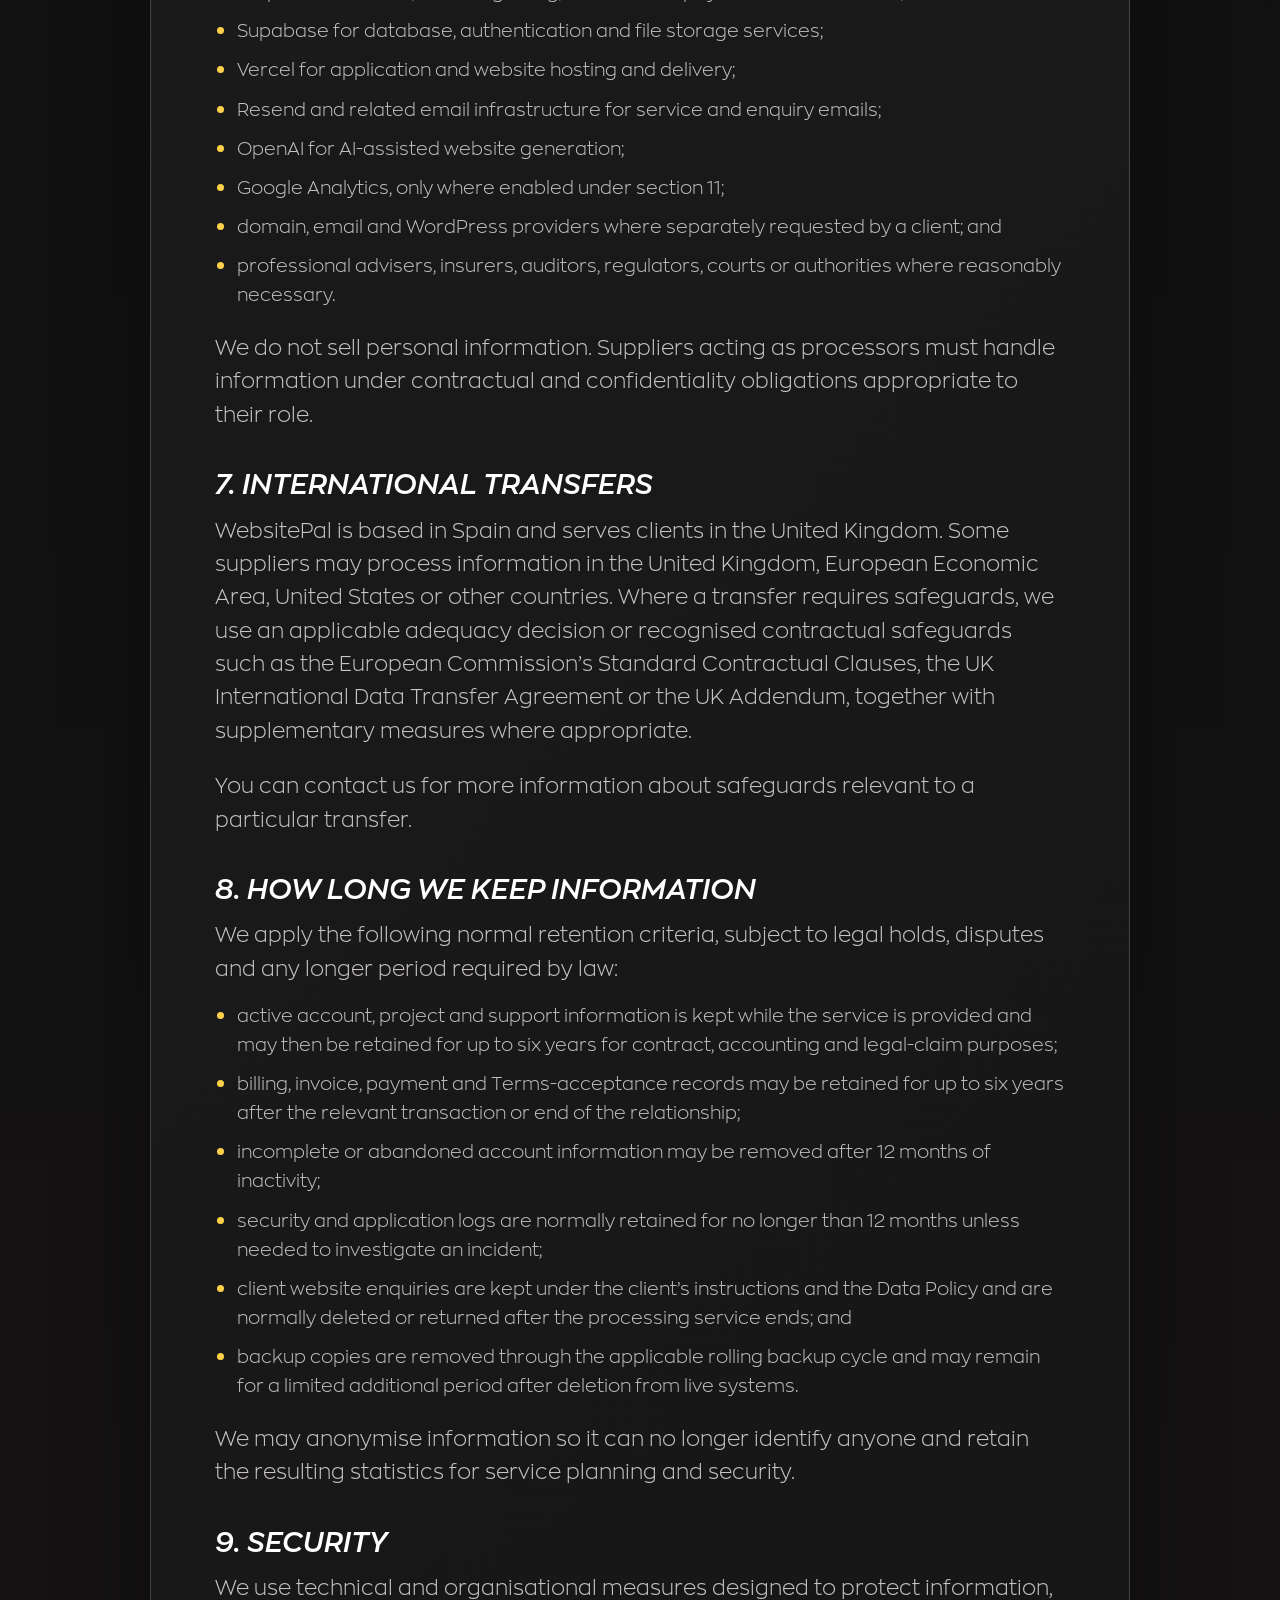
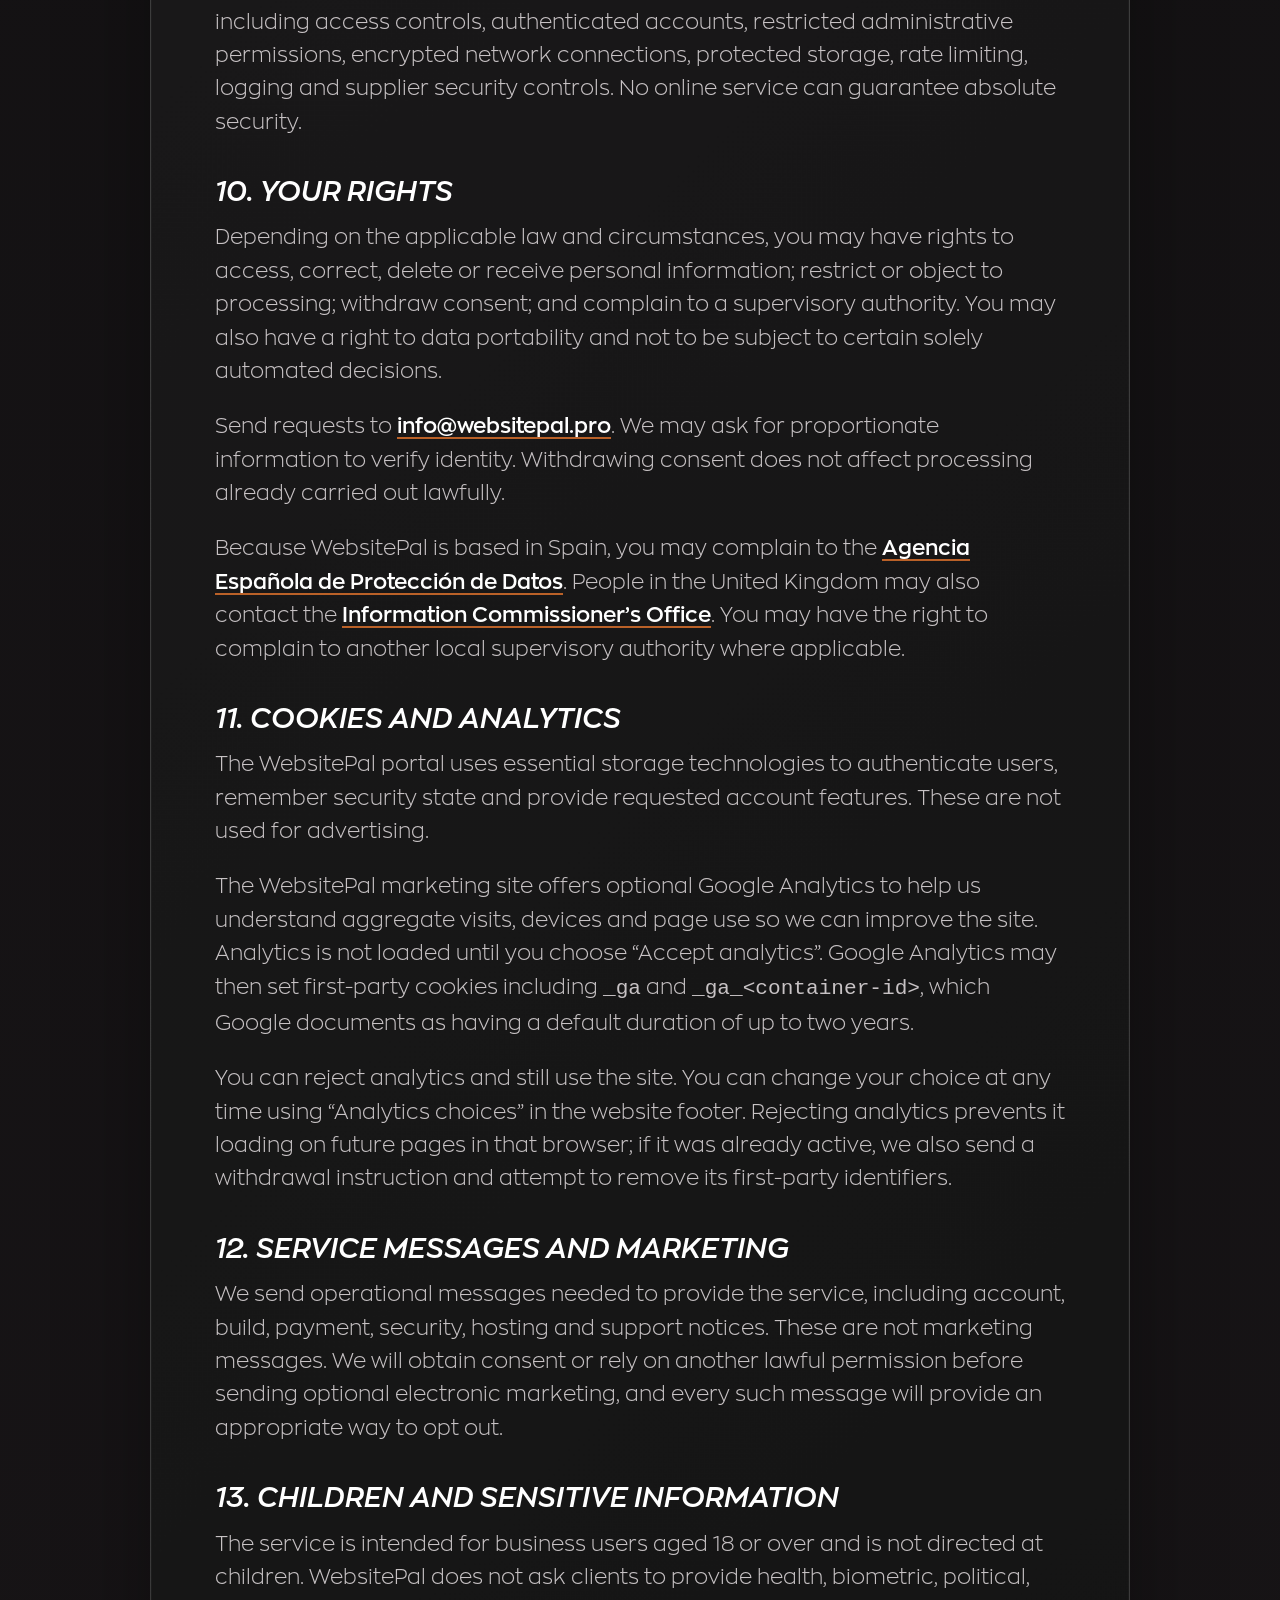
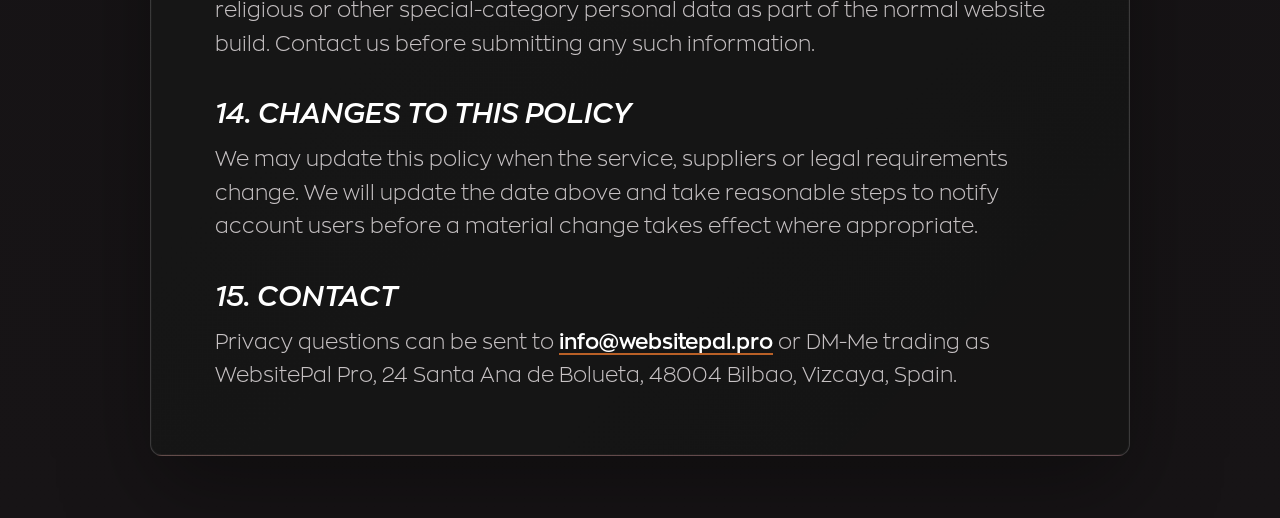
==== commit 331a27a7: "Tighten client content liability and simplify data policy" ====
--- a/privacy-policy.html
+++ b/privacy-policy.html
@@ -29,7 +29,7 @@
       <h2>1. Who Is Responsible</h2>
       <p>DM-Me trading as WebsitePal Pro is the controller of personal information used to manage enquiries, client accounts, contracts, billing, security and WebsitePal’s own business operations.</p>
       <p>Address: 24 Santa Ana de Bolueta, 48004 Bilbao, Vizcaya, Spain.<br>Email: <a href="mailto:info@websitepal.pro">info@websitepal.pro</a></p>
-      <p>When WebsitePal hosts a client website and processes enquiries or other personal data solely for that client, the client is normally the controller and WebsitePal acts as processor. Those arrangements are covered by our <a href="/data-processing-addendum">Data Processing Addendum</a>. The client’s own privacy notice should explain how that client uses website visitor information.</p>
+      <p>When WebsitePal hosts a client website and processes enquiries or other personal data solely for that client, the client is normally the controller and WebsitePal acts as processor. Those arrangements are covered by our <a href="/data-policy">Data Policy</a>. The client’s own privacy notice should explain how that client uses website visitor information.</p>
 
       <h2>2. Information We Collect</h2>
       <p>Depending on how you use the service, we may collect:</p>
@@ -87,7 +87,7 @@
         <li>billing, invoice, payment and Terms-acceptance records may be retained for up to six years after the relevant transaction or end of the relationship;</li>
         <li>incomplete or abandoned account information may be removed after 12 months of inactivity;</li>
         <li>security and application logs are normally retained for no longer than 12 months unless needed to investigate an incident;</li>
-        <li>client website enquiries are kept under the client’s instructions and the Data Processing Addendum and are normally deleted or returned after the processing service ends; and</li>
+        <li>client website enquiries are kept under the client’s instructions and the Data Policy and are normally deleted or returned after the processing service ends; and</li>
         <li>backup copies are removed through the applicable rolling backup cycle and may remain for a limited additional period after deletion from live systems.</li>
       </ul>
       <p>We may anonymise information so it can no longer identify anyone and retain the resulting statistics for service planning and security.</p>
--- a/styles.css
+++ b/styles.css
@@ -2377,19 +2377,20 @@
     .analytics-consent {
       position: fixed;
       z-index: 2000;
-      right: clamp(16px, 3vw, 38px);
-      bottom: clamp(16px, 3vw, 38px);
+      left: clamp(12px, 2vw, 24px);
+      right: auto;
+      bottom: 104px;
       display: grid;
       grid-template-columns: minmax(0, 1fr) auto;
       align-items: center;
-      gap: 24px;
-      width: min(720px, calc(100% - 32px));
+      gap: 14px;
+      width: min(470px, calc(100% - 24px));
       border: 1px solid rgba(255, 255, 255, 0.16);
-      border-radius: 20px;
-      padding: 22px;
+      border-radius: 14px;
+      padding: 12px 14px;
       background: rgba(7, 19, 31, 0.98);
       color: #fff;
-      box-shadow: 0 26px 70px rgba(0, 0, 0, 0.42);
+      box-shadow: 0 18px 44px rgba(0, 0, 0, 0.36);
     }
 
     .analytics-consent[hidden] {
@@ -2398,25 +2399,24 @@
 
     .analytics-consent-copy {
       display: grid;
-      gap: 7px;
+      gap: 2px;
     }
 
     .analytics-consent-copy strong {
-      font-size: 1.08rem;
+      font-size: 0.9rem;
       font-weight: 800;
     }
 
     .analytics-consent-copy p {
       margin: 0;
       color: rgba(255, 255, 255, 0.76);
-      font-size: 0.92rem;
-      line-height: 1.45;
+      font-size: 0.76rem;
+      line-height: 1.3;
     }
 
     .analytics-consent-copy a {
-      width: fit-content;
       color: #ffd14a;
-      font-size: 0.82rem;
+      font-size: inherit;
       font-weight: 700;
       text-decoration: underline;
       text-underline-offset: 3px;
@@ -2428,11 +2428,11 @@
     }
 
     .analytics-consent-actions button {
-      min-height: 44px;
+      min-height: 36px;
       border-radius: 999px;
-      padding: 10px 16px;
+      padding: 7px 12px;
       font: inherit;
-      font-size: 0.8rem;
+      font-size: 0.72rem;
       font-weight: 800;
       cursor: pointer;
     }
@@ -2451,15 +2451,21 @@
 
     @media (max-width: 680px) {
       .analytics-consent {
-        right: 16px;
-        bottom: 16px;
-        grid-template-columns: 1fr;
-        gap: 16px;
+        left: 12px;
+        right: 12px;
+        bottom: 168px;
+        grid-template-columns: minmax(0, 1fr) auto;
+        gap: 10px;
+        width: auto;
       }
 
       .analytics-consent-actions {
-        display: grid;
-        grid-template-columns: repeat(2, minmax(0, 1fr));
+        gap: 6px;
+      }
+
+      .analytics-consent-actions button {
+        min-height: 34px;
+        padding-inline: 10px;
       }
     }
 
